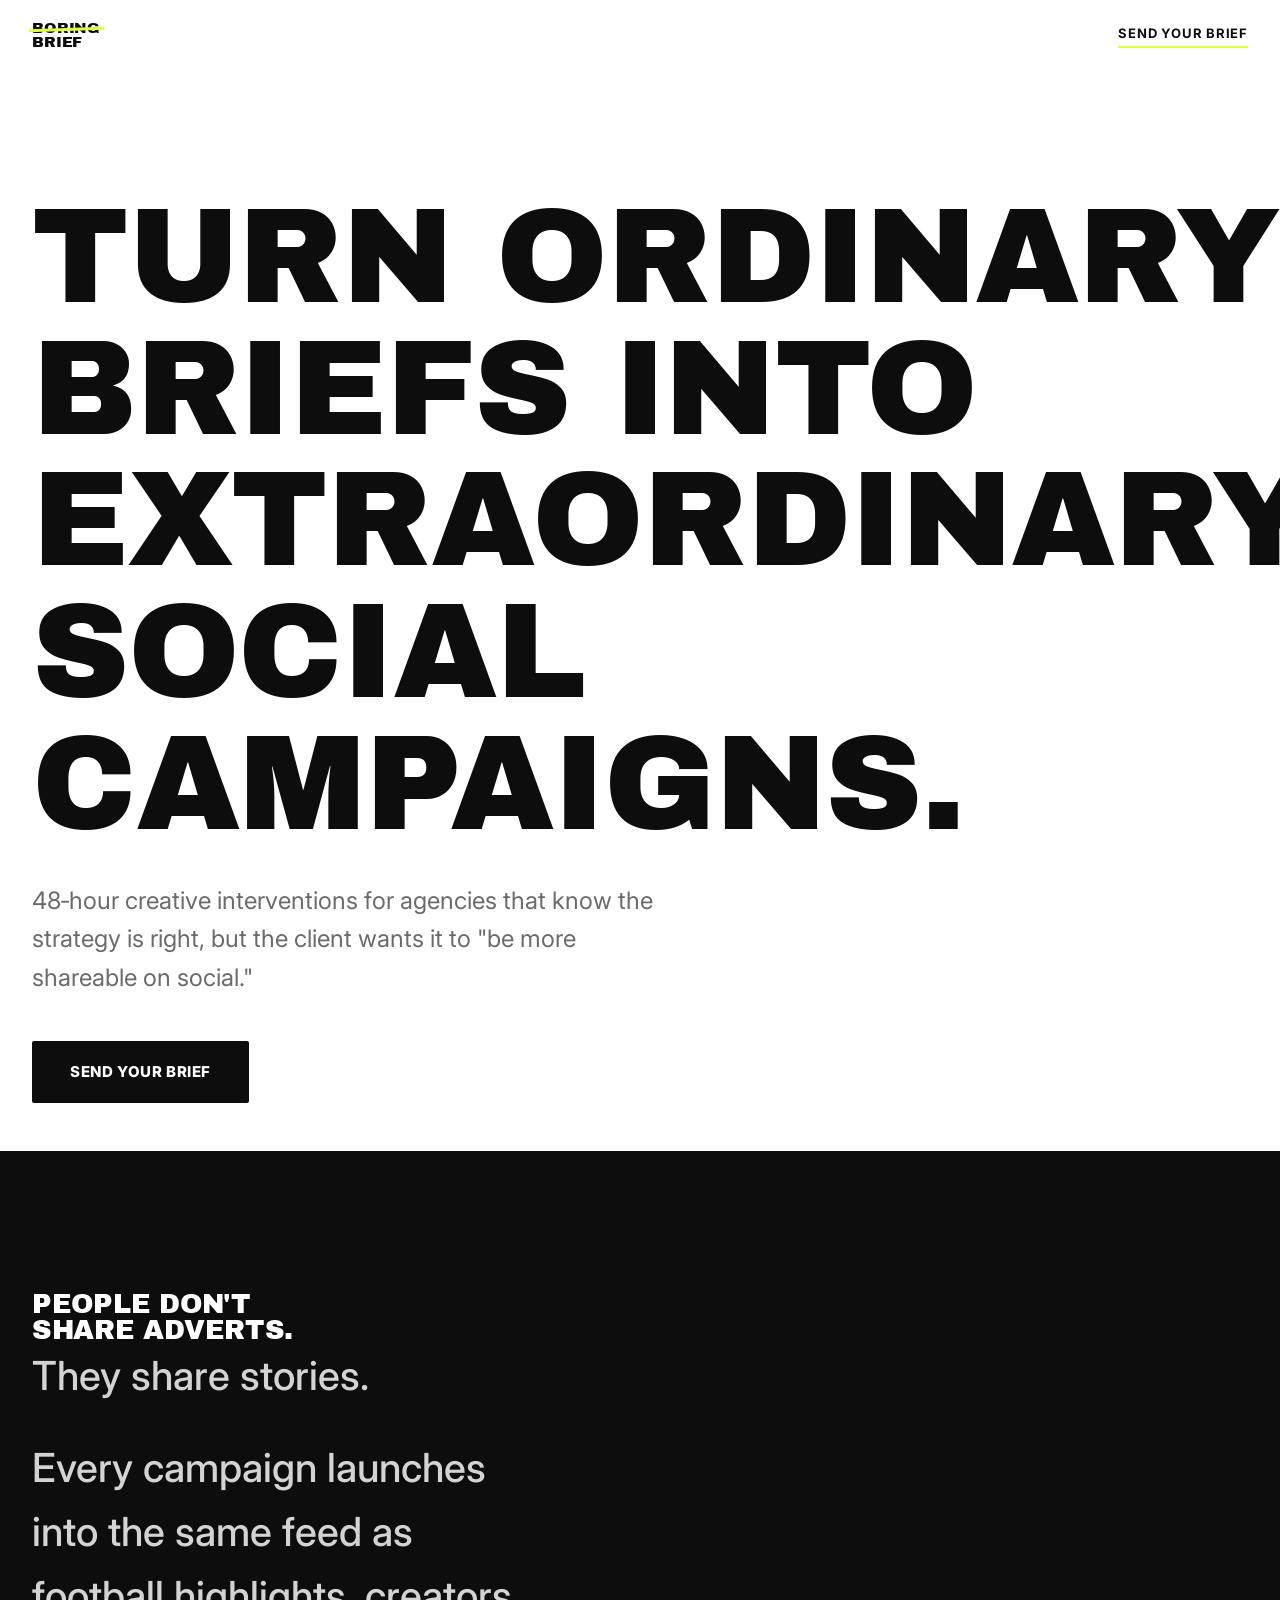
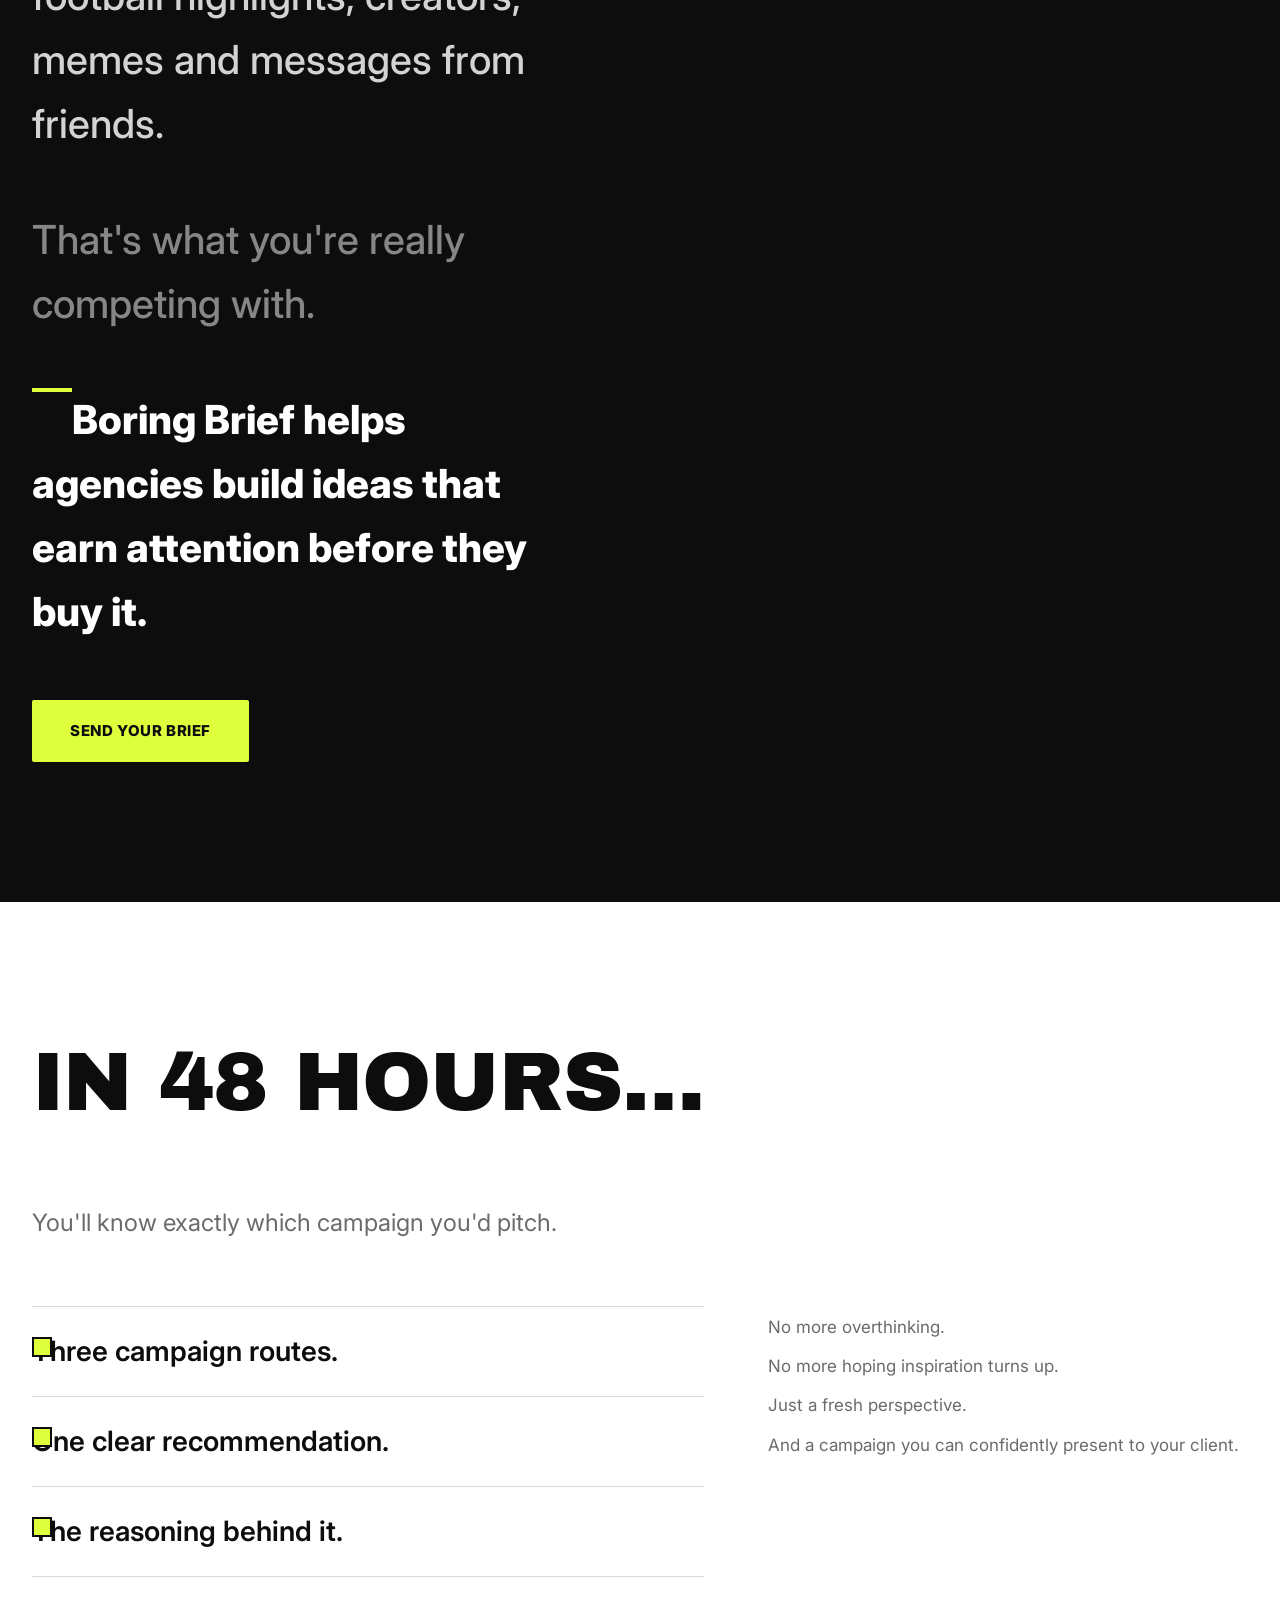
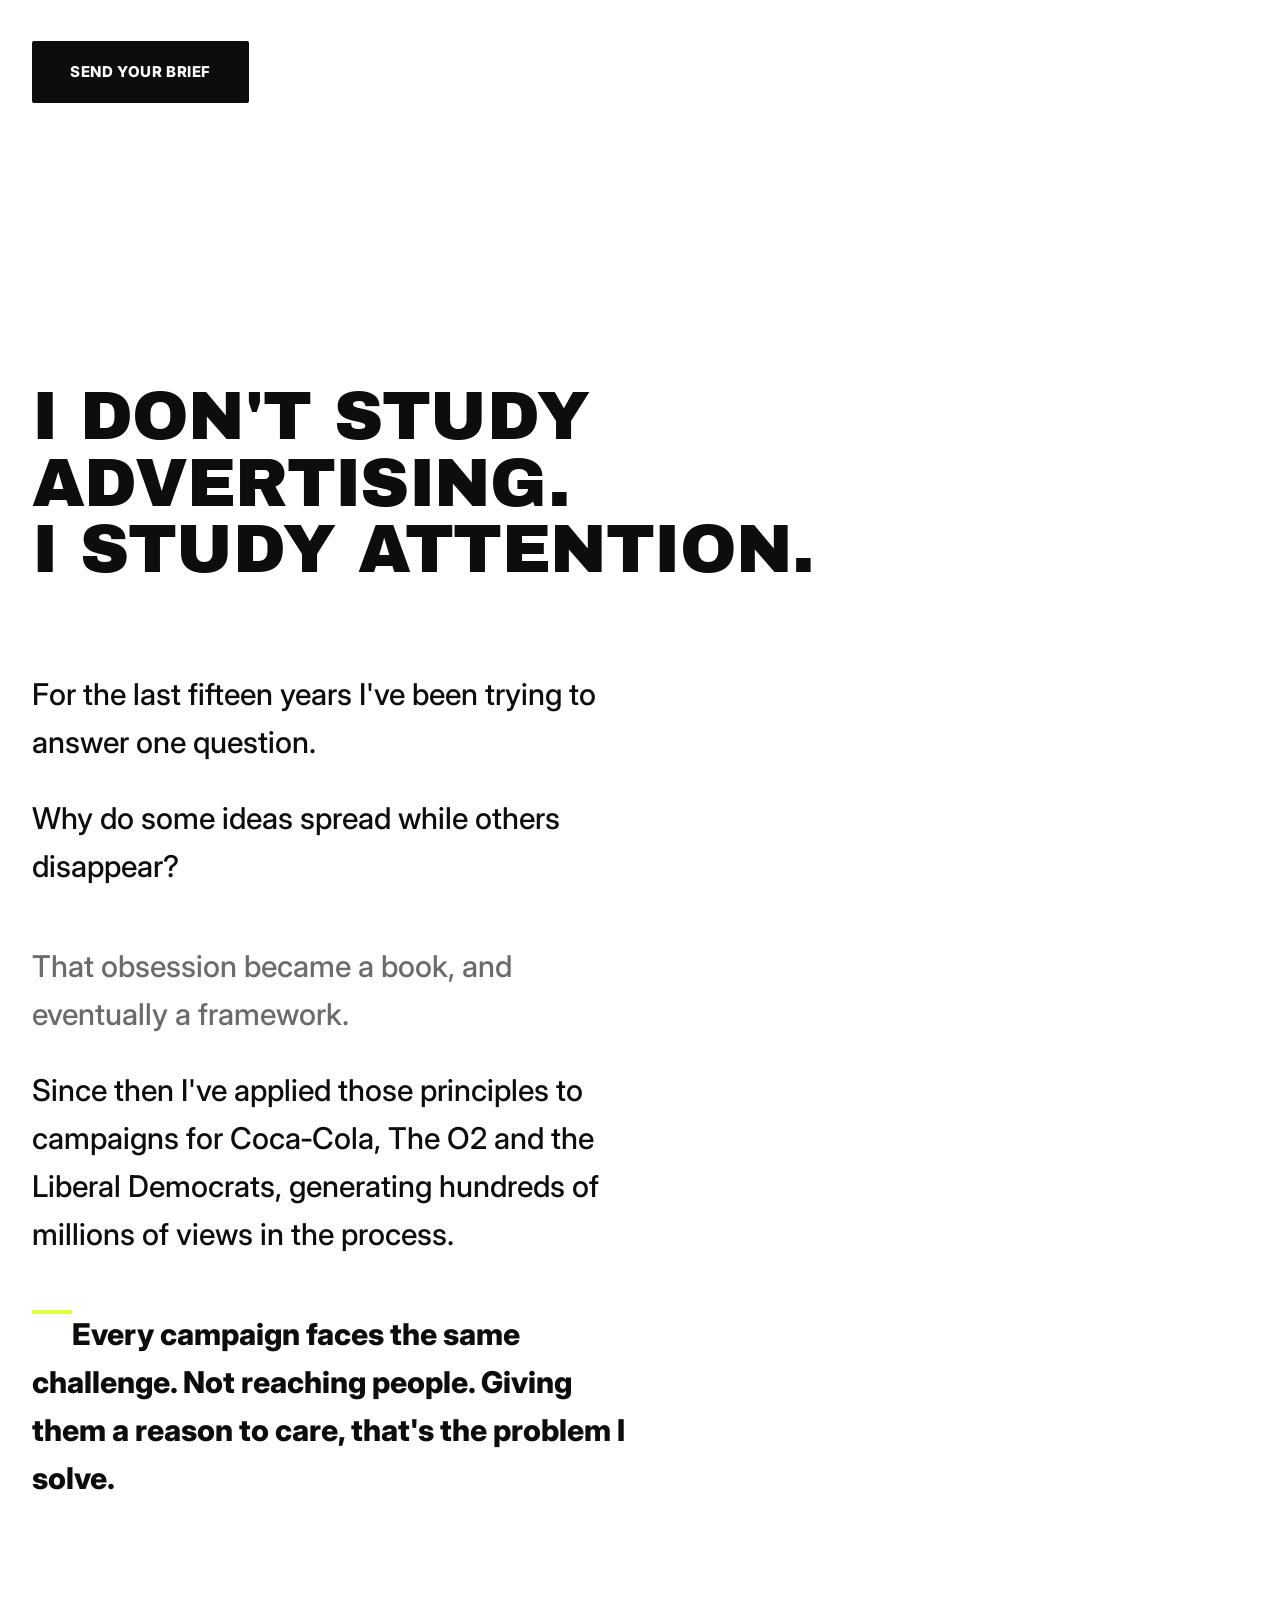
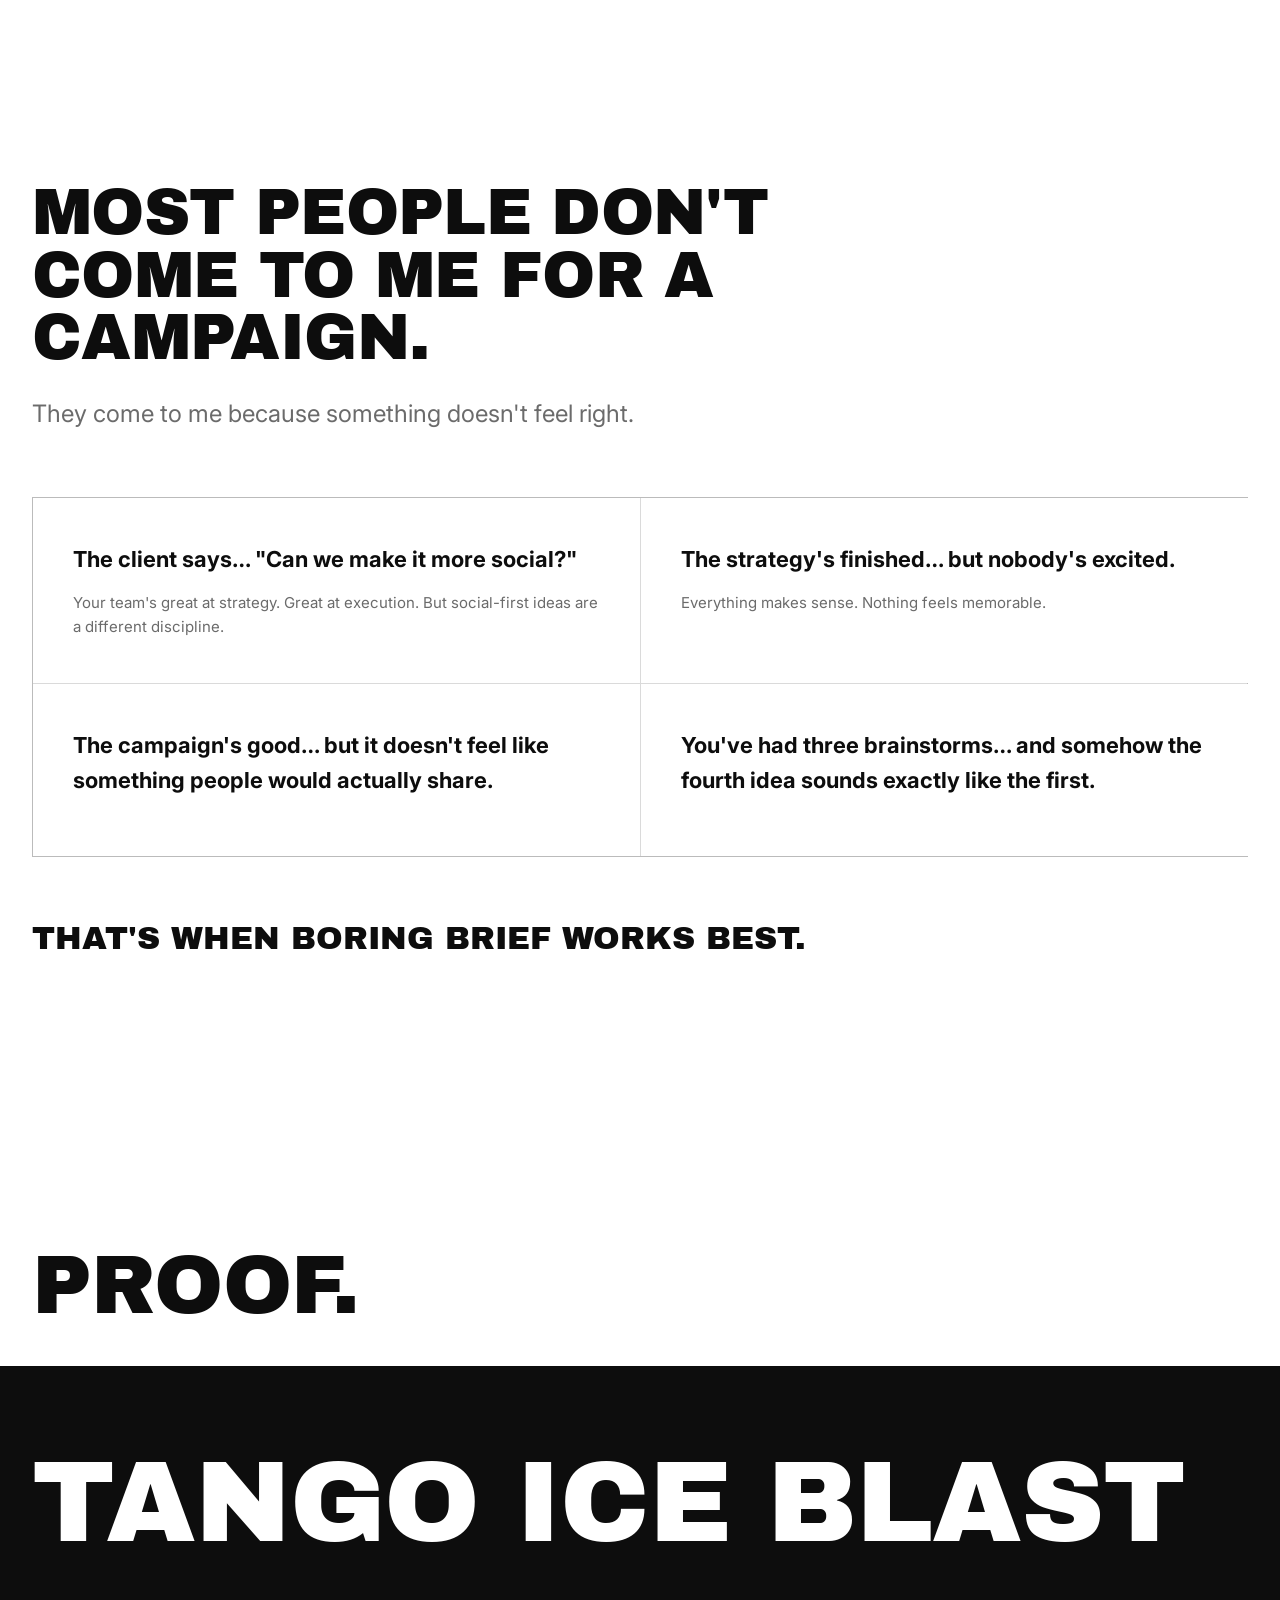
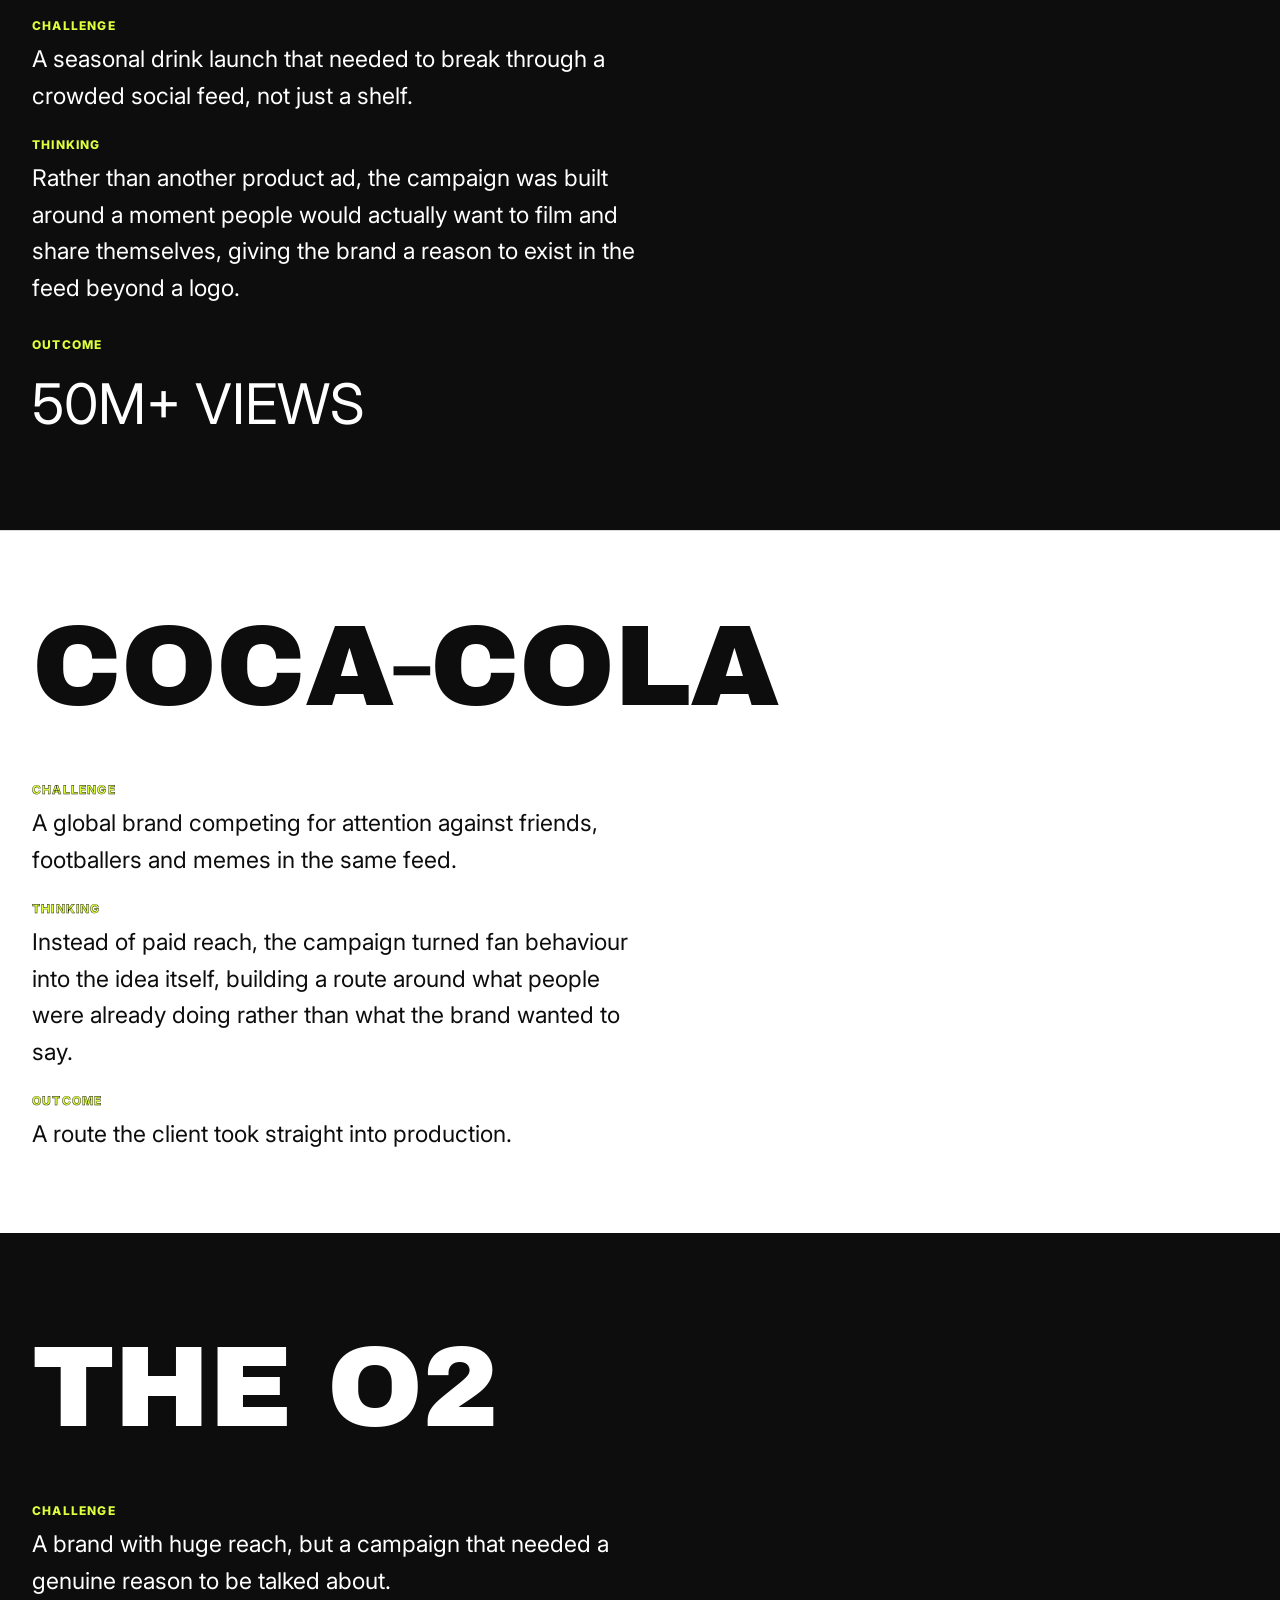
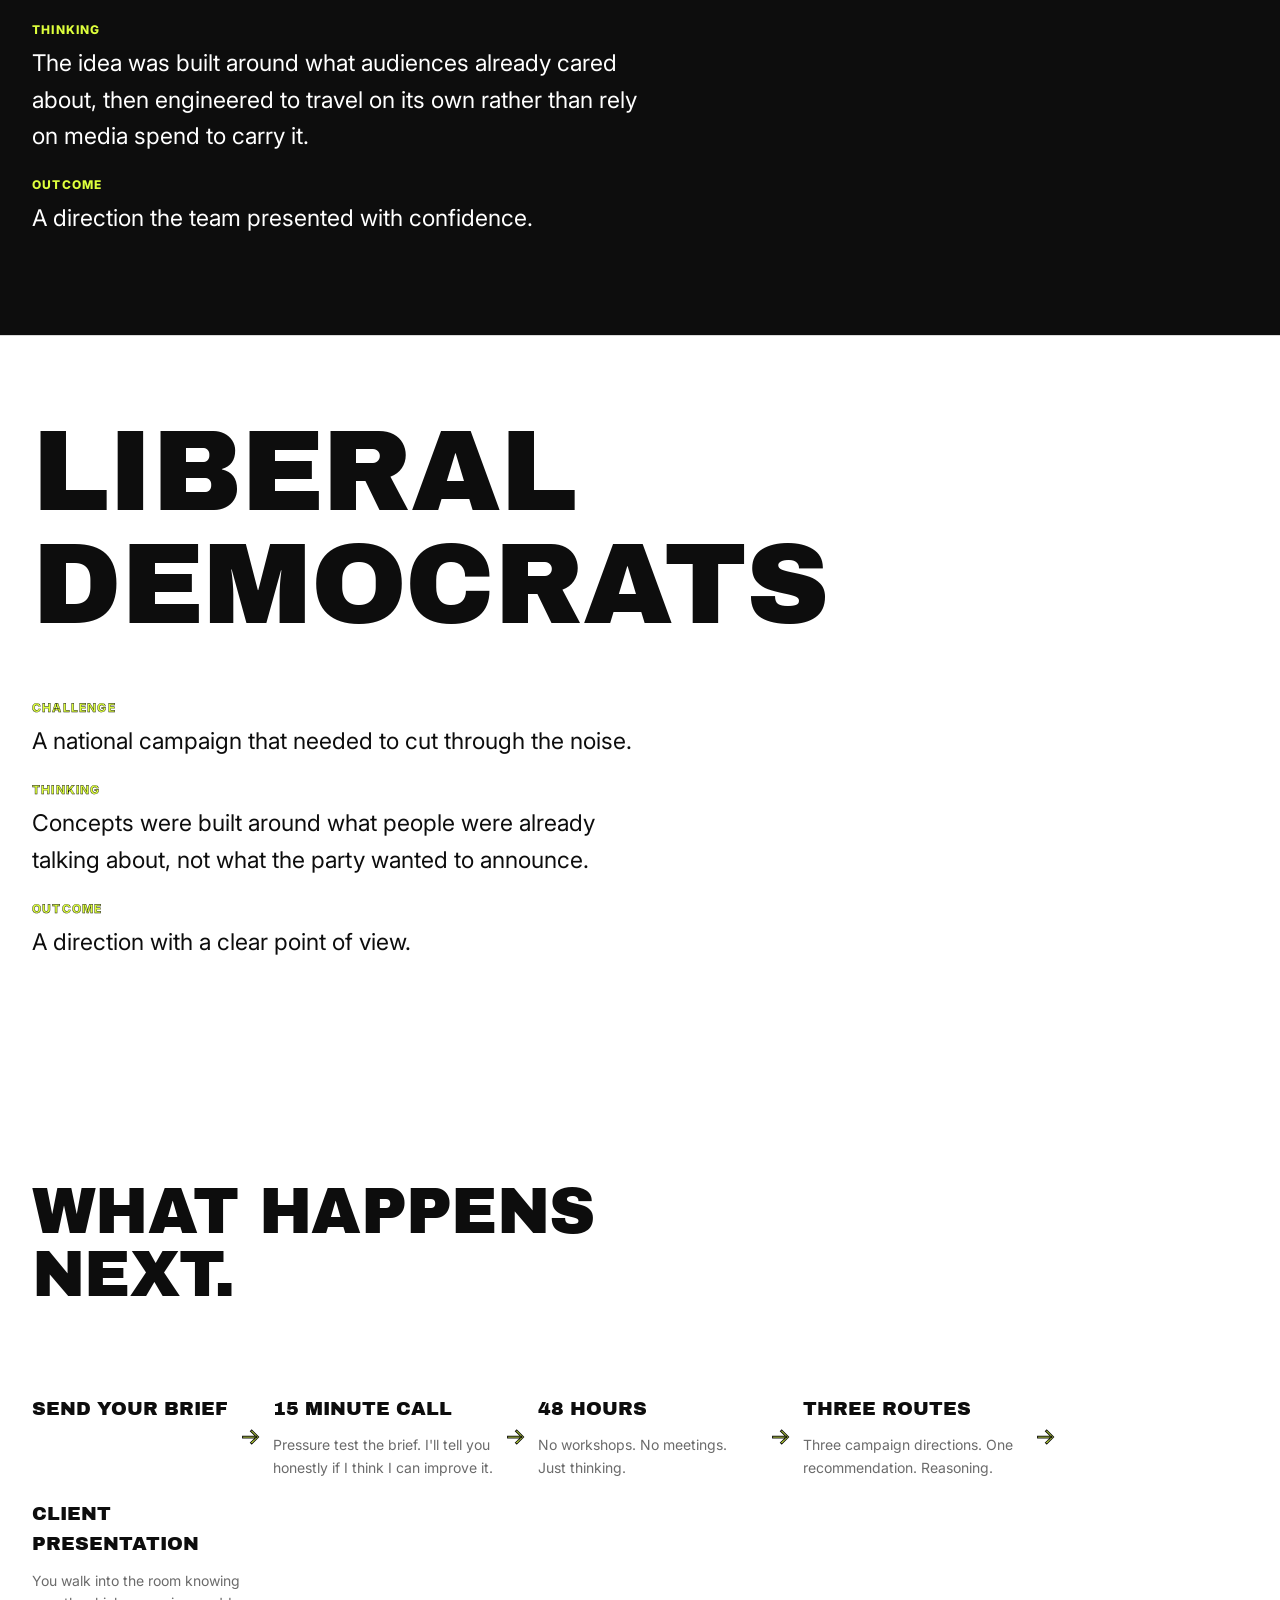
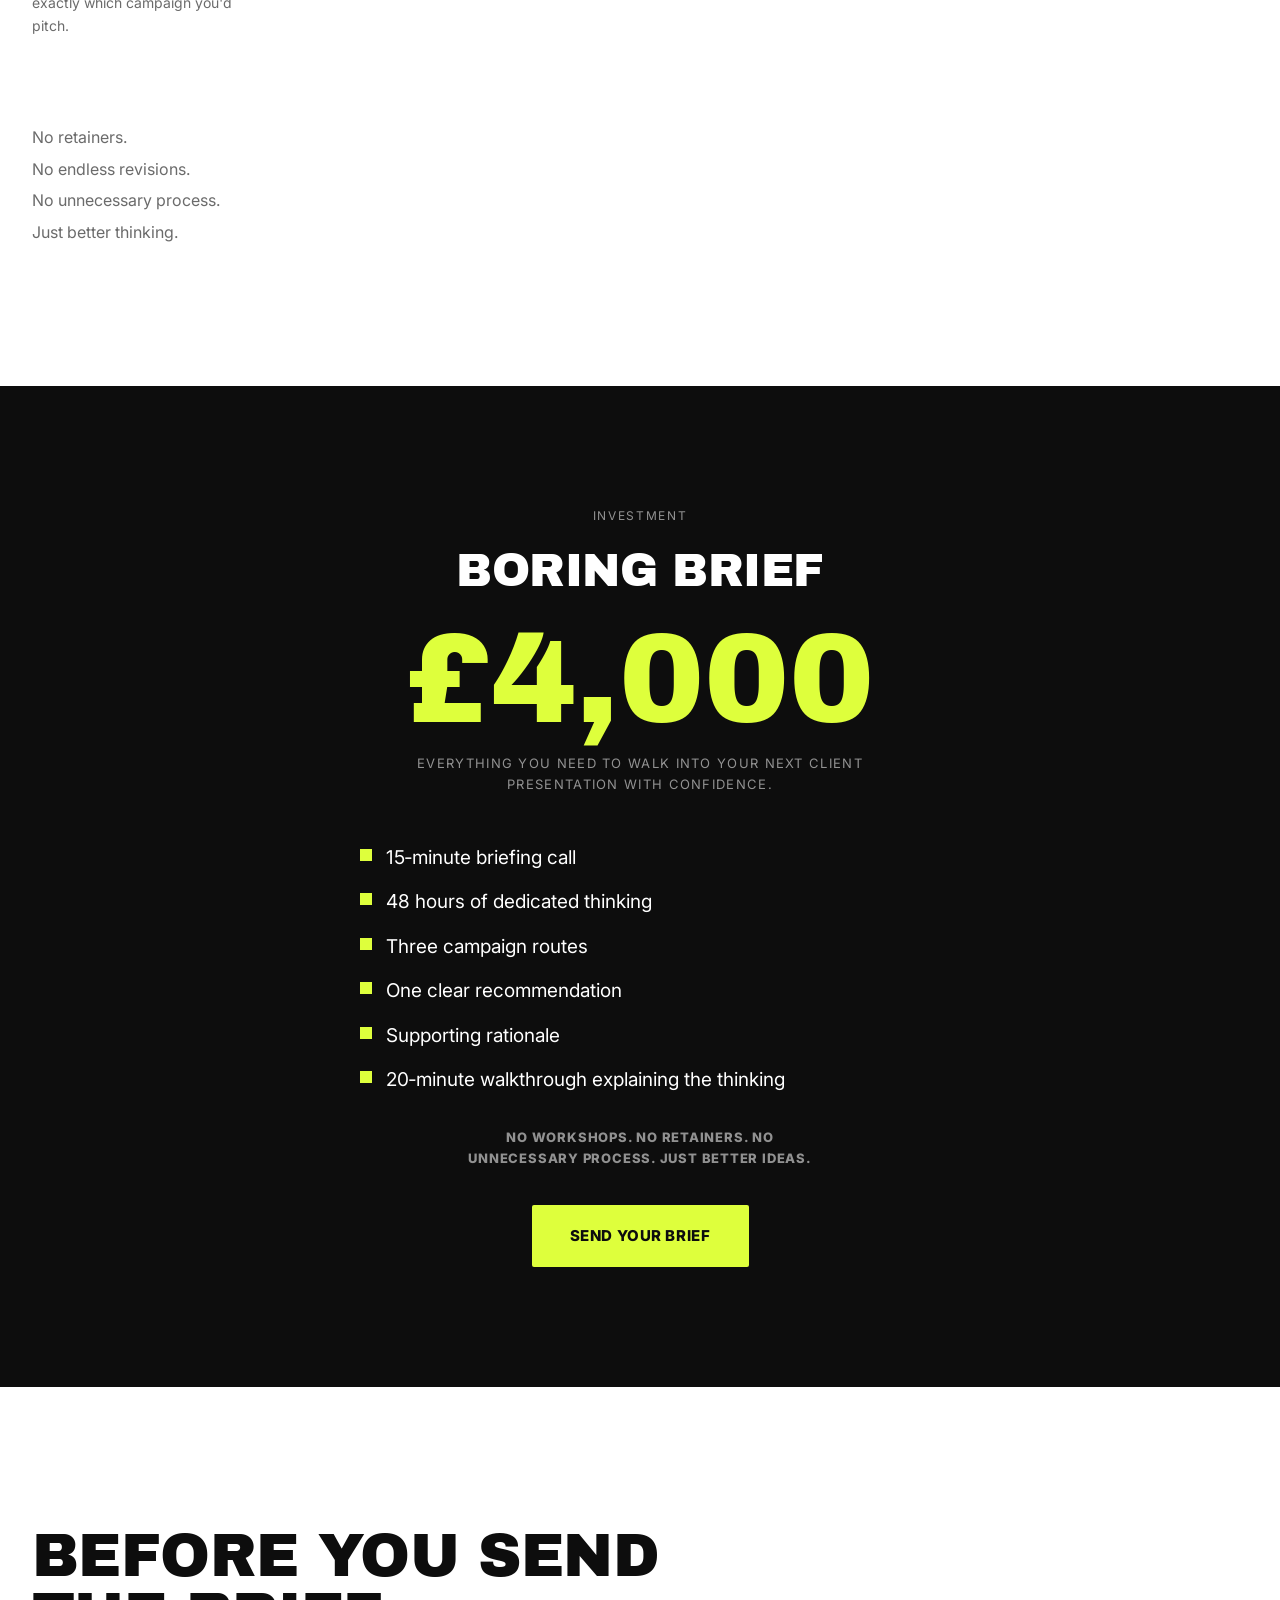
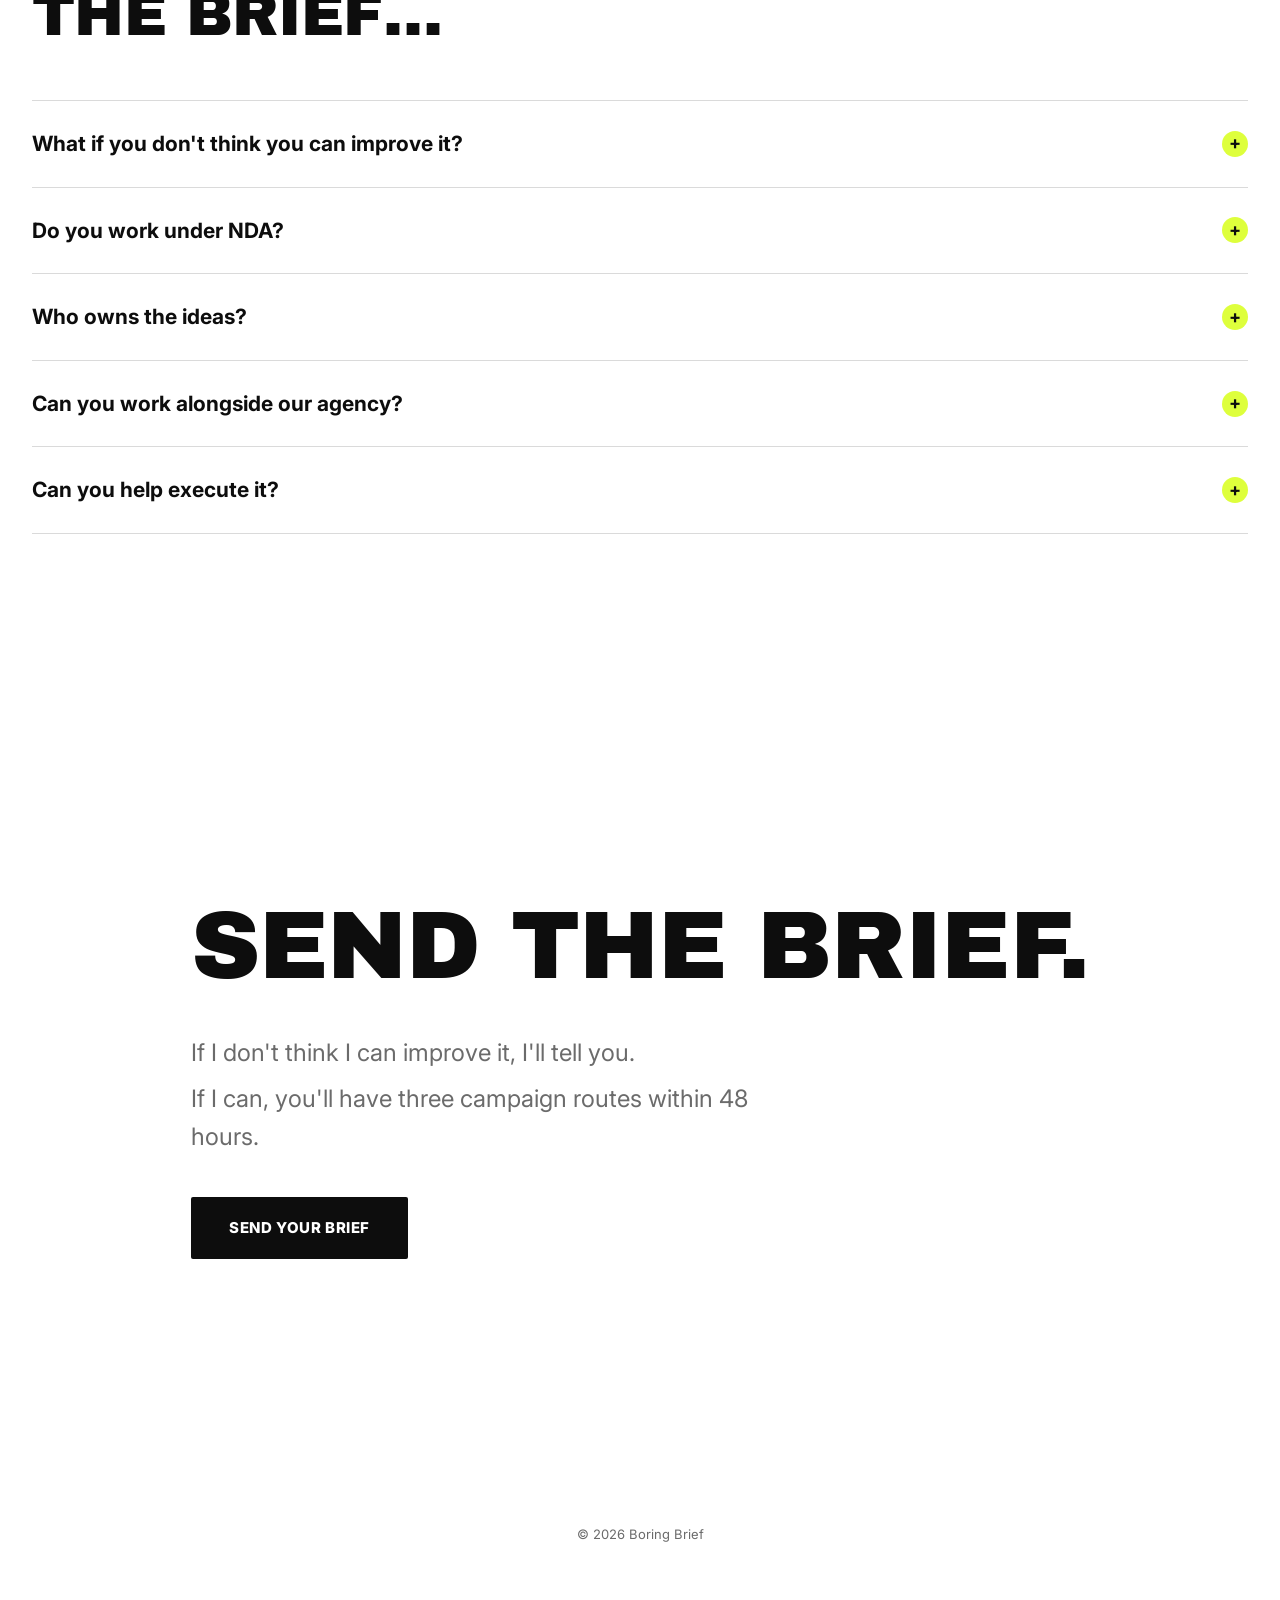
==== index.html @ 6f6d9f30 "Add files via upload" ====
<!doctype html>
<html lang="en">
<head>
<meta charset="UTF-8">
<meta name="viewport" content="width=device-width, initial-scale=1">
<title>Boring Brief — Turn ordinary briefs into extraordinary social campaigns.</title>
<meta name="description" content="48-hour creative interventions for agencies that know the strategy is right, but the client wants it to 'be more shareable on social.'">
<link rel="preconnect" href="https://fonts.googleapis.com">
<link rel="preconnect" href="https://fonts.gstatic.com" crossorigin>
<link href="https://fonts.googleapis.com/css2?family=Archivo+Black&family=Inter:wght@400;500;600;700;800&display=swap" rel="stylesheet">
<link rel="stylesheet" href="styles.css?v=2026070802">
<noscript><style>.reveal{opacity:1!important;transform:none!important;}</style></noscript>
</head>
<body>

<header class="site-header">
  <div class="wrap-wide header-row">
    <a href="#top" class="wordmark" id="top"><span class="wm-boring">Boring</span><span>Brief</span></a>
    <a href="request.html" class="nav-cta">Send your brief</a>
  </div>
</header>

<main>

  <!-- 1. HERO -->
  <section class="scene hero-scene">
    <div class="wrap-wide">
      <h1 class="reveal">Turn ordinary briefs into extraordinary social campaigns.</h1>
      <p class="hero-sub reveal" data-delay="1">48&#8209;hour creative interventions for agencies that know the strategy is right, but the client wants it to "be more shareable on social."</p>
      <div class="hero-cta reveal" data-delay="2">
        <a href="request.html" class="btn">Send your brief</a>
      </div>
    </div>
  </section>

  <!-- 2. PHILOSOPHY -->
  <section class="scene philosophy-scene" id="philosophy">
    <div class="wrap-wide">
      <h2 class="reveal">People don't<br>share adverts.</h2>
      <div class="beat-lines">
        <p class="beat reveal">They share stories.</p>
        <p class="beat reveal">Every campaign launches into the same feed as football highlights, creators, memes and messages from friends.</p>
        <p class="beat beat-pause reveal">That's what you're really competing with.</p>
        <p class="beat beat-final reveal">Boring Brief helps agencies build ideas that earn attention before they buy it.</p>
      </div>
      <div class="hero-cta reveal">
        <a href="request.html" class="btn btn-inverse">Send your brief</a>
      </div>
    </div>
  </section>

  <!-- 3. OFFER -->
  <section class="scene recognition-scene" id="offer">
    <div class="wrap-wide">
      <h2 class="reveal">In 48 hours&hellip;</h2>
      <p class="offer-sub reveal">You'll know exactly which campaign you'd pitch.</p>
      <div class="recognition-grid">
        <ul class="big-list">
          <li class="reveal">Three campaign routes.</li>
          <li class="reveal">One clear recommendation.</li>
          <li class="reveal">The reasoning behind it.</li>
        </ul>
        <div class="offer-close">
          <p class="reveal">No more overthinking.</p>
          <p class="reveal">No more hoping inspiration turns up.</p>
          <p class="reveal">Just a fresh perspective.</p>
          <p class="reveal">And a campaign you can confidently present to your client.</p>
        </div>
      </div>
      <div class="hero-cta reveal">
        <a href="request.html" class="btn">Send your brief</a>
      </div>
    </div>
  </section>

  <!-- 4. AUTHORITY -->
  <section class="scene authority-scene" id="authority">
    <div class="wrap-wide">
      <h2 class="reveal">I don't study advertising.<br>I study attention.</h2>
      <div class="beat-lines authority-lines">
        <p class="beat reveal">For the last fifteen years I've been trying to answer one question.</p>
        <p class="beat reveal">Why do some ideas spread while others disappear?</p>
        <p class="beat beat-pause reveal">That obsession became a book, and eventually a framework.</p>
        <p class="beat reveal">Since then I've applied those principles to campaigns for Coca&#8209;Cola, The O2 and the Liberal Democrats, generating hundreds of millions of views in the process.</p>
        <p class="beat beat-final reveal">Every campaign faces the same challenge. Not reaching people. Giving them a reason to care, that's the problem I solve.</p>
      </div>
    </div>
  </section>

  <!-- 5. WHEN PEOPLE CALL ME -->
  <section class="scene triggers-scene" id="triggers">
    <div class="wrap-wide">
      <h2 class="reveal">Most people don't come to me for a campaign.</h2>
      <p class="offer-sub reveal">They come to me because something doesn't feel right.</p>
      <div class="trigger-grid">
        <div class="trigger-card reveal">
          <p class="trigger-quote">The client says&hellip; "Can we make it more social?"</p>
          <p class="trigger-body">Your team's great at strategy. Great at execution. But social-first ideas are a different discipline.</p>
        </div>
        <div class="trigger-card reveal">
          <p class="trigger-quote">The strategy's finished&hellip; but nobody's excited.</p>
          <p class="trigger-body">Everything makes sense. Nothing feels memorable.</p>
        </div>
        <div class="trigger-card reveal">
          <p class="trigger-quote">The campaign's good&hellip; but it doesn't feel like something people would actually share.</p>
        </div>
        <div class="trigger-card reveal">
          <p class="trigger-quote">You've had three brainstorms&hellip; and somehow the fourth idea sounds exactly like the first.</p>
        </div>
      </div>
      <p class="trigger-bottom reveal">That's when Boring Brief works best.</p>
    </div>
  </section>

  <!-- 6. PROOF -->
  <section class="scene work-scene" id="proof">
    <div class="wrap-wide">
      <h2 class="reveal">Proof.</h2>
    </div>

    <article class="case-panel case-panel-dark reveal">
      <div class="wrap-wide case-inner">
        <h3 class="case-name">Tango Ice Blast</h3>
        <div class="case-beats">
          <p><span>Challenge</span> A seasonal drink launch that needed to break through a crowded social feed, not just a shelf.</p>
          <p><span>Thinking</span> Rather than another product ad, the campaign was built around a moment people would actually want to film and share themselves, giving the brand a reason to exist in the feed beyond a logo.</p>
          <p class="case-stat"><span>Outcome</span> 50M+ Views</p>
        </div>
      </div>
    </article>

    <article class="case-panel reveal">
      <div class="wrap-wide case-inner">
        <h3 class="case-name">Coca&#8209;Cola</h3>
        <div class="case-beats">
          <p><span>Challenge</span> A global brand competing for attention against friends, footballers and memes in the same feed.</p>
          <p><span>Thinking</span> Instead of paid reach, the campaign turned fan behaviour into the idea itself, building a route around what people were already doing rather than what the brand wanted to say.</p>
          <p><span>Outcome</span> A route the client took straight into production.</p>
        </div>
      </div>
    </article>

    <article class="case-panel case-panel-dark reveal">
      <div class="wrap-wide case-inner">
        <h3 class="case-name">The O2</h3>
        <div class="case-beats">
          <p><span>Challenge</span> A brand with huge reach, but a campaign that needed a genuine reason to be talked about.</p>
          <p><span>Thinking</span> The idea was built around what audiences already cared about, then engineered to travel on its own rather than rely on media spend to carry it.</p>
          <p><span>Outcome</span> A direction the team presented with confidence.</p>
        </div>
      </div>
    </article>

    <article class="case-panel reveal">
      <div class="wrap-wide case-inner">
        <h3 class="case-name">Liberal Democrats</h3>
        <div class="case-beats">
          <p><span>Challenge</span> A national campaign that needed to cut through the noise.</p>
          <p><span>Thinking</span> Concepts were built around what people were already talking about, not what the party wanted to announce.</p>
          <p><span>Outcome</span> A direction with a clear point of view.</p>
        </div>
      </div>
    </article>
  </section>

  <!-- 7. PROCESS -->
  <section class="scene process-scene" id="process">
    <div class="wrap-wide">
      <h2 class="reveal">What happens next.</h2>
      <div class="timeline">
        <div class="timeline-step reveal">
          <span class="timeline-word">Send your brief</span>
        </div>
        <span class="timeline-arrow" aria-hidden="true">&rarr;</span>
        <div class="timeline-step reveal">
          <span class="timeline-word">15 minute call</span>
          <span class="timeline-detail">Pressure test the brief. I'll tell you honestly if I think I can improve it.</span>
        </div>
        <span class="timeline-arrow" aria-hidden="true">&rarr;</span>
        <div class="timeline-step reveal">
          <span class="timeline-word">48 hours</span>
          <span class="timeline-detail">No workshops. No meetings. Just thinking.</span>
        </div>
        <span class="timeline-arrow" aria-hidden="true">&rarr;</span>
        <div class="timeline-step reveal">
          <span class="timeline-word">Three routes</span>
          <span class="timeline-detail">Three campaign directions. One recommendation. Reasoning.</span>
        </div>
        <span class="timeline-arrow" aria-hidden="true">&rarr;</span>
        <div class="timeline-step reveal">
          <span class="timeline-word">Client presentation</span>
          <span class="timeline-detail">You walk into the room knowing exactly which campaign you'd pitch.</span>
        </div>
      </div>
      <div class="process-close reveal">
        <p>No retainers.</p>
        <p>No endless revisions.</p>
        <p>No unnecessary process.</p>
        <p>Just better thinking.</p>
      </div>
    </div>
  </section>

  <!-- 8. INVESTMENT -->
  <section class="scene product-scene" id="investment">
    <div class="product-block reveal">
      <p class="product-label">Investment</p>
      <h2 class="product-name">Boring Brief</h2>
      <div class="product-price">&pound;4,000</div>
      <p class="product-time">Everything you need to walk into your next client presentation with confidence.</p>
      <ul class="product-list product-list-check">
        <li>15&#8209;minute briefing call</li>
        <li>48 hours of dedicated thinking</li>
        <li>Three campaign routes</li>
        <li>One clear recommendation</li>
        <li>Supporting rationale</li>
        <li>20&#8209;minute walkthrough explaining the thinking</li>
      </ul>
      <p class="product-done">No workshops. No retainers. No unnecessary process. Just better ideas.</p>
      <a href="request.html" class="btn btn-inverse">Send your brief</a>
    </div>
  </section>

  <!-- 9. FAQ -->
  <section class="scene faq-scene" id="faq">
    <div class="wrap-wide">
      <h2 class="reveal">Before you send the brief&hellip;</h2>
      <div class="faq-list reveal">
        <details class="faq-item">
          <summary>What if you don't think you can improve it?</summary>
          <p>I'll tell you before we start.</p>
        </details>
        <details class="faq-item">
          <summary>Do you work under NDA?</summary>
          <p>Absolutely. Everything remains confidential.</p>
        </details>
        <details class="faq-item">
          <summary>Who owns the ideas?</summary>
          <p>Once the project is complete, you do.</p>
        </details>
        <details class="faq-item">
          <summary>Can you work alongside our agency?</summary>
          <p>That's exactly what Boring Brief is built for.</p>
        </details>
        <details class="faq-item">
          <summary>Can you help execute it?</summary>
          <p>Yes. If needed. But the primary job is finding the idea.</p>
        </details>
      </div>
    </div>
  </section>

  <!-- FINAL CTA -->
  <section class="scene final-scene" id="final-cta">
    <div class="wrap-wide">
      <h2 class="reveal">Send the brief.</h2>
      <p class="final-line reveal">If I don't think I can improve it, I'll tell you.</p>
      <p class="final-line reveal">If I can, you'll have three campaign routes within 48 hours.</p>
      <div class="hero-cta reveal">
        <a href="request.html" class="btn">Send your brief</a>
      </div>
    </div>
  </section>

</main>

<footer class="site-footer">
  <div class="wrap-wide">
    &copy; 2026 Boring Brief
  </div>
</footer>

<script src="scroll.js?v=2026070802"></script>
</body>
</html>
---- styles.css ----
/* Boring Brief — editorial / cinematic system */

:root {
  --bg: #ffffff;
  --ink: #0d0d0d;
  --muted: #6b6b6b;
  --accent: #DEFF3C;
  --max-wide: 1320px;
  --ease: cubic-bezier(0.16, 0.84, 0.44, 1);
}

* {
  box-sizing: border-box;
}

html {
  scroll-behavior: smooth;
}

body {
  margin: 0;
  background: var(--bg);
  color: var(--ink);
  font-family: "Inter", -apple-system, BlinkMacSystemFont, "Segoe UI", sans-serif;
  font-size: 18px;
  line-height: 1.6;
  -webkit-font-smoothing: antialiased;
}

h1, h2, h3 {
  font-family: "Archivo Black", "Inter", sans-serif;
  font-weight: 400;
  line-height: 0.98;
  margin: 0;
  letter-spacing: -0.01em;
  text-transform: uppercase;
}

p {
  margin: 0;
}

a {
  color: inherit;
}

.wrap-wide {
  max-width: var(--max-wide);
  margin: 0 auto;
  padding: 0 32px;
}

/* Scroll reveal */

.reveal {
  opacity: 0;
  transform: translateY(28px);
  transition: opacity 0.8s var(--ease), transform 0.8s var(--ease);
  will-change: opacity, transform;
}

.reveal.is-visible {
  opacity: 1;
  transform: none;
}

@media (prefers-reduced-motion: reduce) {
  .reveal {
    opacity: 1;
    transform: none;
    transition: none;
  }
}

/* Header */

.site-header {
  position: sticky;
  top: 0;
  z-index: 20;
  background: rgba(255, 255, 255, 0.88);
  backdrop-filter: blur(6px);
  padding: 22px 0;
}

.header-row {
  display: flex;
  align-items: center;
  justify-content: space-between;
}

.wordmark {
  display: inline-flex;
  flex-direction: column;
  text-decoration: none;
  font-family: "Archivo Black", "Inter", sans-serif;
  font-size: 15px;
  line-height: 0.92;
  letter-spacing: -0.01em;
  text-transform: uppercase;
  color: var(--ink);
}

.wordmark .wm-boring {
  position: relative;
  display: inline-block;
}

.wordmark .wm-boring::after {
  content: "";
  position: absolute;
  left: -4%;
  right: -6%;
  top: 45%;
  height: 0.2em;
  background: var(--accent);
  transform: rotate(-2deg);
}

.nav-cta {
  font-size: 13px;
  font-weight: 700;
  text-transform: uppercase;
  letter-spacing: 0.06em;
  text-decoration: none;
  color: var(--ink);
  border-bottom: 2px solid var(--accent);
  padding-bottom: 2px;
}

/* Scenes — base rhythm */

.scene {
  padding: 140px 0;
}

/* Buttons */

.btn {
  display: inline-block;
  background: var(--ink);
  color: #fff;
  text-decoration: none;
  font-weight: 800;
  text-transform: uppercase;
  letter-spacing: 0.04em;
  font-size: 15px;
  padding: 19px 38px;
  border-radius: 2px;
  border: none;
  cursor: pointer;
  transition: background 0.2s var(--ease), color 0.2s var(--ease), transform 0.2s var(--ease);
}

.btn:hover {
  background: var(--accent);
  color: var(--ink);
  transform: translateY(-2px);
}

.btn-inverse {
  background: var(--accent);
  color: var(--ink);
}

.btn-inverse:hover {
  background: #fff;
  color: var(--ink);
}

/* SCENE 1 — HERO */

.hero-scene {
  min-height: 100vh;
  display: flex;
  flex-direction: column;
  justify-content: center;
  padding-top: 120px;
  padding-bottom: 48px;
}

.hero-scene h1 {
  font-size: clamp(48px, 10.5vw, 148px);
  max-width: 18ch;
}

.hero-sub {
  margin-top: 32px;
  font-size: clamp(18px, 2vw, 24px);
  color: var(--muted);
  max-width: 42ch;
  font-family: "Inter", sans-serif;
  text-transform: none;
}

.hero-cta {
  margin-top: 44px;
}

.trust-strip {
  margin-top: 96px;
  padding: 0 32px;
  font-size: 12px;
  text-transform: uppercase;
  letter-spacing: 0.1em;
  color: var(--muted);
}

/* SCENE 2 — PROBLEM */

.problem-scene h2 {
  font-size: clamp(36px, 6.5vw, 88px);
  max-width: 16ch;
  margin-bottom: 96px;
}

.beat-lines {
  display: flex;
  flex-direction: column;
  gap: 28px;
}

.beat {
  font-family: "Inter", sans-serif;
  font-size: clamp(24px, 3.4vw, 40px);
  font-weight: 500;
  color: var(--ink);
  max-width: 20ch;
}

.beat-pause {
  margin-top: 24px;
  color: var(--muted);
}

.beat-final {
  margin-top: 24px;
  font-weight: 800;
}

.beat-final::before {
  content: "";
  display: inline-block;
  width: 40px;
  height: 4px;
  background: var(--accent);
  margin-bottom: 20px;
  vertical-align: top;
}

/* PHILOSOPHY (dark) */

.philosophy-scene {
  background: var(--ink);
  color: #fff;
}

.philosophy-scene .beat {
  color: rgba(255, 255, 255, 0.82);
}

.philosophy-scene .beat-pause {
  color: rgba(255, 255, 255, 0.5);
}

.philosophy-scene .beat-final {
  color: #fff;
}

.philosophy-scene .hero-cta {
  margin-top: 56px;
}

/* SCENE 3 — RECOGNITION */

.offer-sub {
  font-family: "Inter", sans-serif;
  font-size: clamp(18px, 2.2vw, 24px);
  color: var(--muted);
  max-width: 42ch;
  margin-top: 24px;
  margin-bottom: 64px;
}

.offer-close {
  display: flex;
  flex-direction: column;
  gap: 12px;
  padding-top: 8px;
}

.offer-close p {
  font-family: "Inter", sans-serif;
  font-size: 17px;
  color: var(--muted);
}

.recognition-scene .hero-cta {
  margin-top: 64px;
}

.big-list li {
  position: relative;
  padding-left: 34px;
}

.big-list li::before {
  content: "";
  position: absolute;
  left: 0;
  top: 30px;
  width: 16px;
  height: 16px;
  border: 2px solid var(--ink);
  background: var(--accent);
}

.recognition-scene h2 {
  font-size: clamp(36px, 6.5vw, 88px);
  max-width: 16ch;
  margin-bottom: 80px;
}

.recognition-grid {
  display: grid;
  grid-template-columns: 1.4fr 1fr;
  gap: 64px;
  align-items: start;
}

@media (max-width: 860px) {
  .recognition-grid {
    grid-template-columns: 1fr;
    gap: 40px;
  }
}

.big-list {
  list-style: none;
  margin: 0;
  padding: 0;
}

.big-list li {
  font-family: "Inter", sans-serif;
  font-size: clamp(20px, 2.6vw, 28px);
  font-weight: 600;
  padding: 22px 0;
  border-top: 1px solid rgba(13, 13, 13, 0.15);
}

.big-list li:last-child {
  border-bottom: 1px solid rgba(13, 13, 13, 0.15);
}

.recognition-note {
  font-size: 15px;
  color: var(--muted);
  padding-top: 22px;
}

/* WHO IT'S FOR */

.forwho-scene {
  padding-top: 0;
}

.split-editorial {
  display: grid;
  grid-template-columns: 1fr 1fr;
  gap: 64px;
}

@media (max-width: 860px) {
  .split-editorial {
    grid-template-columns: 1fr;
    gap: 56px;
  }
}

.split-label {
  font-size: 12px;
  text-transform: uppercase;
  letter-spacing: 0.1em;
  font-weight: 800;
  color: var(--ink);
  margin-bottom: 24px;
}

.split-not .split-label {
  color: var(--muted);
}

.split-line {
  font-family: "Inter", sans-serif;
  font-size: clamp(18px, 2vw, 22px);
  margin-bottom: 16px;
  max-width: 34ch;
}

.split-not .split-line {
  color: var(--muted);
}

/* AUTHORITY */

.authority-scene h2 {
  font-size: clamp(32px, 5.6vw, 68px);
  max-width: 18ch;
  margin-bottom: 88px;
}

.authority-lines .beat {
  font-size: clamp(20px, 2.6vw, 30px);
  max-width: 30ch;
}

/* TRIGGERS */

.triggers-scene h2 {
  font-size: clamp(32px, 5.6vw, 64px);
  max-width: 18ch;
}

.trigger-grid {
  display: grid;
  grid-template-columns: 1fr 1fr;
  gap: 1px;
  background: rgba(13, 13, 13, 0.15);
  border: 1px solid rgba(13, 13, 13, 0.15);
  margin-top: 24px;
}

@media (max-width: 780px) {
  .trigger-grid {
    grid-template-columns: 1fr;
  }
}

.trigger-card {
  background: #fff;
  padding: 44px 40px;
}

.trigger-quote {
  font-family: "Inter", sans-serif;
  font-weight: 700;
  font-size: clamp(19px, 2vw, 22px);
  margin-bottom: 14px;
}

.trigger-body {
  font-family: "Inter", sans-serif;
  font-size: 15px;
  color: var(--muted);
}

.trigger-bottom {
  margin-top: 56px;
  font-family: "Archivo Black", sans-serif;
  text-transform: uppercase;
  font-size: clamp(22px, 3vw, 32px);
}

/* SCENE 4 — JOURNEY */

.journey-scene h2 {
  font-size: clamp(32px, 5.5vw, 64px);
  margin-bottom: 96px;
  max-width: 16ch;
}

.journey {
  display: flex;
  flex-direction: column;
  align-items: flex-start;
}

.journey-step {
  display: flex;
  flex-direction: column;
  gap: 6px;
  padding: 8px 0;
}

.journey-word {
  font-family: "Archivo Black", sans-serif;
  text-transform: uppercase;
  font-size: clamp(28px, 4.6vw, 52px);
}

.journey-detail {
  font-family: "Inter", sans-serif;
  font-size: 15px;
  color: var(--muted);
}

.journey-arrow {
  font-size: 28px;
  color: var(--accent);
  padding: 6px 0;
  -webkit-text-stroke: 1px var(--ink);
}

.journey-win .journey-word {
  color: var(--ink);
  background: var(--accent);
  padding: 4px 18px;
  display: inline-block;
}

/* PROCESS — horizontal timeline */

.process-scene h2 {
  font-size: clamp(32px, 5.6vw, 64px);
  margin-bottom: 88px;
  max-width: 16ch;
}

.timeline {
  display: flex;
  align-items: flex-start;
  flex-wrap: wrap;
  gap: 20px 8px;
}

.timeline-step {
  display: flex;
  flex-direction: column;
  gap: 10px;
  max-width: 220px;
}

.timeline-word {
  font-family: "Archivo Black", sans-serif;
  text-transform: uppercase;
  font-size: clamp(16px, 1.6vw, 19px);
}

.timeline-detail {
  font-family: "Inter", sans-serif;
  font-size: 14px;
  color: var(--muted);
}

.timeline-arrow {
  font-size: 22px;
  color: var(--accent);
  -webkit-text-stroke: 1px var(--ink);
  align-self: center;
  padding: 0 4px;
}

@media (max-width: 900px) {
  .timeline {
    flex-direction: column;
    align-items: flex-start;
  }
  .timeline-step {
    max-width: none;
  }
  .timeline-arrow {
    transform: rotate(90deg);
    padding: 4px 0;
  }
}

.process-close {
  margin-top: 88px;
  display: flex;
  flex-direction: column;
  gap: 6px;
}

.process-close p {
  font-family: "Inter", sans-serif;
  font-size: 16px;
  color: var(--muted);
}

/* SCENE 5 — WORK */

.work-scene {
  padding: 140px 0 0;
}

.work-scene > .wrap-wide h2 {
  font-size: clamp(36px, 6.5vw, 88px);
  max-width: 16ch;
  margin-bottom: 40px;
}

.case-panel {
  border-top: 1px solid rgba(13, 13, 13, 0.15);
  min-height: 78vh;
  display: flex;
  align-items: center;
  background: #fff;
  color: var(--ink);
}

.case-panel-dark {
  background: var(--ink);
  color: #fff;
}

.case-inner {
  width: 100%;
  padding: 80px 32px;
}

.case-name {
  font-size: clamp(44px, 9vw, 120px);
  margin-bottom: 56px;
}

.case-beats {
  display: flex;
  flex-direction: column;
  gap: 20px;
  max-width: 56ch;
}

.case-beats p {
  font-family: "Inter", sans-serif;
  font-size: clamp(18px, 2.1vw, 23px);
}

.case-beats span {
  display: block;
  font-size: 12px;
  text-transform: uppercase;
  letter-spacing: 0.1em;
  font-weight: 800;
  color: var(--accent);
  -webkit-text-stroke: 0.4px var(--ink);
  margin-bottom: 6px;
}

.case-panel-dark .case-beats span {
  -webkit-text-stroke: 0;
}

.case-stat {
  font-family: "Archivo Black", sans-serif;
  text-transform: uppercase;
  font-size: clamp(32px, 5vw, 56px) !important;
  margin-top: 8px;
}

.work-note {
  font-size: 13px;
  color: var(--muted);
  font-style: italic;
  padding: 40px 32px 0;
}

/* SCENE 6 — PRODUCT */

.product-scene {
  background: var(--ink);
  color: #fff;
  min-height: 100vh;
  display: flex;
  align-items: center;
  justify-content: center;
  text-align: center;
  padding: 120px 32px;
}

.product-block {
  max-width: 560px;
}

.product-label {
  font-size: 12px;
  text-transform: uppercase;
  letter-spacing: 0.14em;
  color: rgba(255, 255, 255, 0.55);
  margin-bottom: 24px;
}

.product-name {
  font-size: clamp(30px, 4.6vw, 46px);
  color: #fff;
  margin-bottom: 28px;
}

.product-price {
  font-family: "Archivo Black", sans-serif;
  font-size: clamp(64px, 11vw, 128px);
  color: var(--accent);
  line-height: 0.9;
}

.product-time {
  font-size: 13px;
  text-transform: uppercase;
  letter-spacing: 0.1em;
  color: rgba(255, 255, 255, 0.55);
  margin-top: 16px;
  margin-bottom: 48px;
}

.product-list {
  list-style: none;
  margin: 0 0 32px;
  padding: 0;
  font-family: "Inter", sans-serif;
  font-size: 19px;
  display: flex;
  flex-direction: column;
  gap: 14px;
}

.product-done {
  font-weight: 800;
  text-transform: uppercase;
  letter-spacing: 0.06em;
  font-size: 13px;
  color: rgba(255, 255, 255, 0.55);
  margin-bottom: 36px;
  max-width: 42ch;
  margin-left: auto;
  margin-right: auto;
}

.product-list-check li {
  position: relative;
  padding-left: 26px;
  text-align: left;
}

.product-list-check li::before {
  content: "";
  position: absolute;
  left: 0;
  top: 6px;
  width: 12px;
  height: 12px;
  background: var(--accent);
}

.product-fine {
  margin-top: 32px;
  font-size: 13px;
  color: rgba(255, 255, 255, 0.5);
  max-width: 42ch;
  margin-left: auto;
  margin-right: auto;
}

/* SCENE 7 — ABOUT */

.about-scene {
  min-height: 70vh;
  display: flex;
  align-items: center;
}

.about-quote {
  font-family: "Inter", sans-serif;
  font-style: italic;
  font-weight: 500;
  font-size: clamp(26px, 4.6vw, 48px);
  max-width: 20ch;
  line-height: 1.35;
}

/* FAQ */

.faq-scene h2 {
  font-size: clamp(32px, 5.5vw, 60px);
  margin-bottom: 56px;
  max-width: 16ch;
}

.faq-item {
  border-bottom: 1px solid rgba(13, 13, 13, 0.15);
}

.faq-item:first-child {
  border-top: 1px solid rgba(13, 13, 13, 0.15);
}

.faq-item summary {
  cursor: pointer;
  list-style: none;
  padding: 26px 0;
  font-family: "Inter", sans-serif;
  font-size: clamp(18px, 2vw, 21px);
  font-weight: 700;
  display: flex;
  justify-content: space-between;
  align-items: center;
  gap: 16px;
}

.faq-item summary::-webkit-details-marker {
  display: none;
}

.faq-item summary::after {
  content: "+";
  color: var(--ink);
  background: var(--accent);
  width: 26px;
  height: 26px;
  border-radius: 50%;
  font-size: 18px;
  font-weight: 700;
  flex-shrink: 0;
  display: flex;
  align-items: center;
  justify-content: center;
  transition: transform 0.2s var(--ease);
}

.faq-item[open] summary::after {
  transform: rotate(45deg);
}

.faq-item p {
  padding-bottom: 26px;
  color: var(--muted);
  max-width: 60ch;
  font-size: 16px;
}

/* FINAL CTA */

.final-scene {
  min-height: 90vh;
  display: flex;
  flex-direction: column;
  justify-content: center;
}

.final-scene h2 {
  font-size: clamp(40px, 7.5vw, 96px);
  margin-bottom: 40px;
}

.final-line {
  font-family: "Inter", sans-serif;
  font-size: clamp(18px, 2.2vw, 24px);
  color: var(--muted);
  max-width: 40ch;
  margin-bottom: 8px;
}

.final-scene .hero-cta {
  margin-top: 40px;
}

/* Footer */

.site-footer {
  padding: 40px 0 64px;
  font-size: 13px;
  color: var(--muted);
  text-align: center;
}

/* Intake form page */

.form-page {
  padding-top: 160px;
  min-height: 100vh;
}

.form-page h1 {
  font-size: clamp(38px, 6.5vw, 76px);
  margin-bottom: 24px;
  max-width: 16ch;
}

.form-intro {
  color: var(--muted);
  max-width: 48ch;
  margin-bottom: 56px;
  font-size: 18px;
}

.field {
  margin-bottom: 30px;
}

.field label {
  display: block;
  font-weight: 700;
  margin-bottom: 10px;
  font-size: 16px;
}

.field input[type="text"],
.field textarea {
  width: 100%;
  font: inherit;
  padding: 16px 18px;
  border: 2px solid var(--ink);
  border-radius: 2px;
  background: #fff;
  color: var(--ink);
}

.field textarea {
  min-height: 160px;
  resize: vertical;
}

.field input:focus,
.field textarea:focus {
  outline: none;
  box-shadow: 0 0 0 3px var(--accent);
}

.form-submit {
  margin-top: 44px;
}

.form-footer-note {
  margin-top: 28px;
  font-size: 14px;
  color: var(--muted);
}

.back-link {
  display: inline-block;
  margin-bottom: 48px;
  font-size: 14px;
  color: var(--muted);
  text-decoration: none;
}

.back-link:hover {
  color: var(--ink);
}
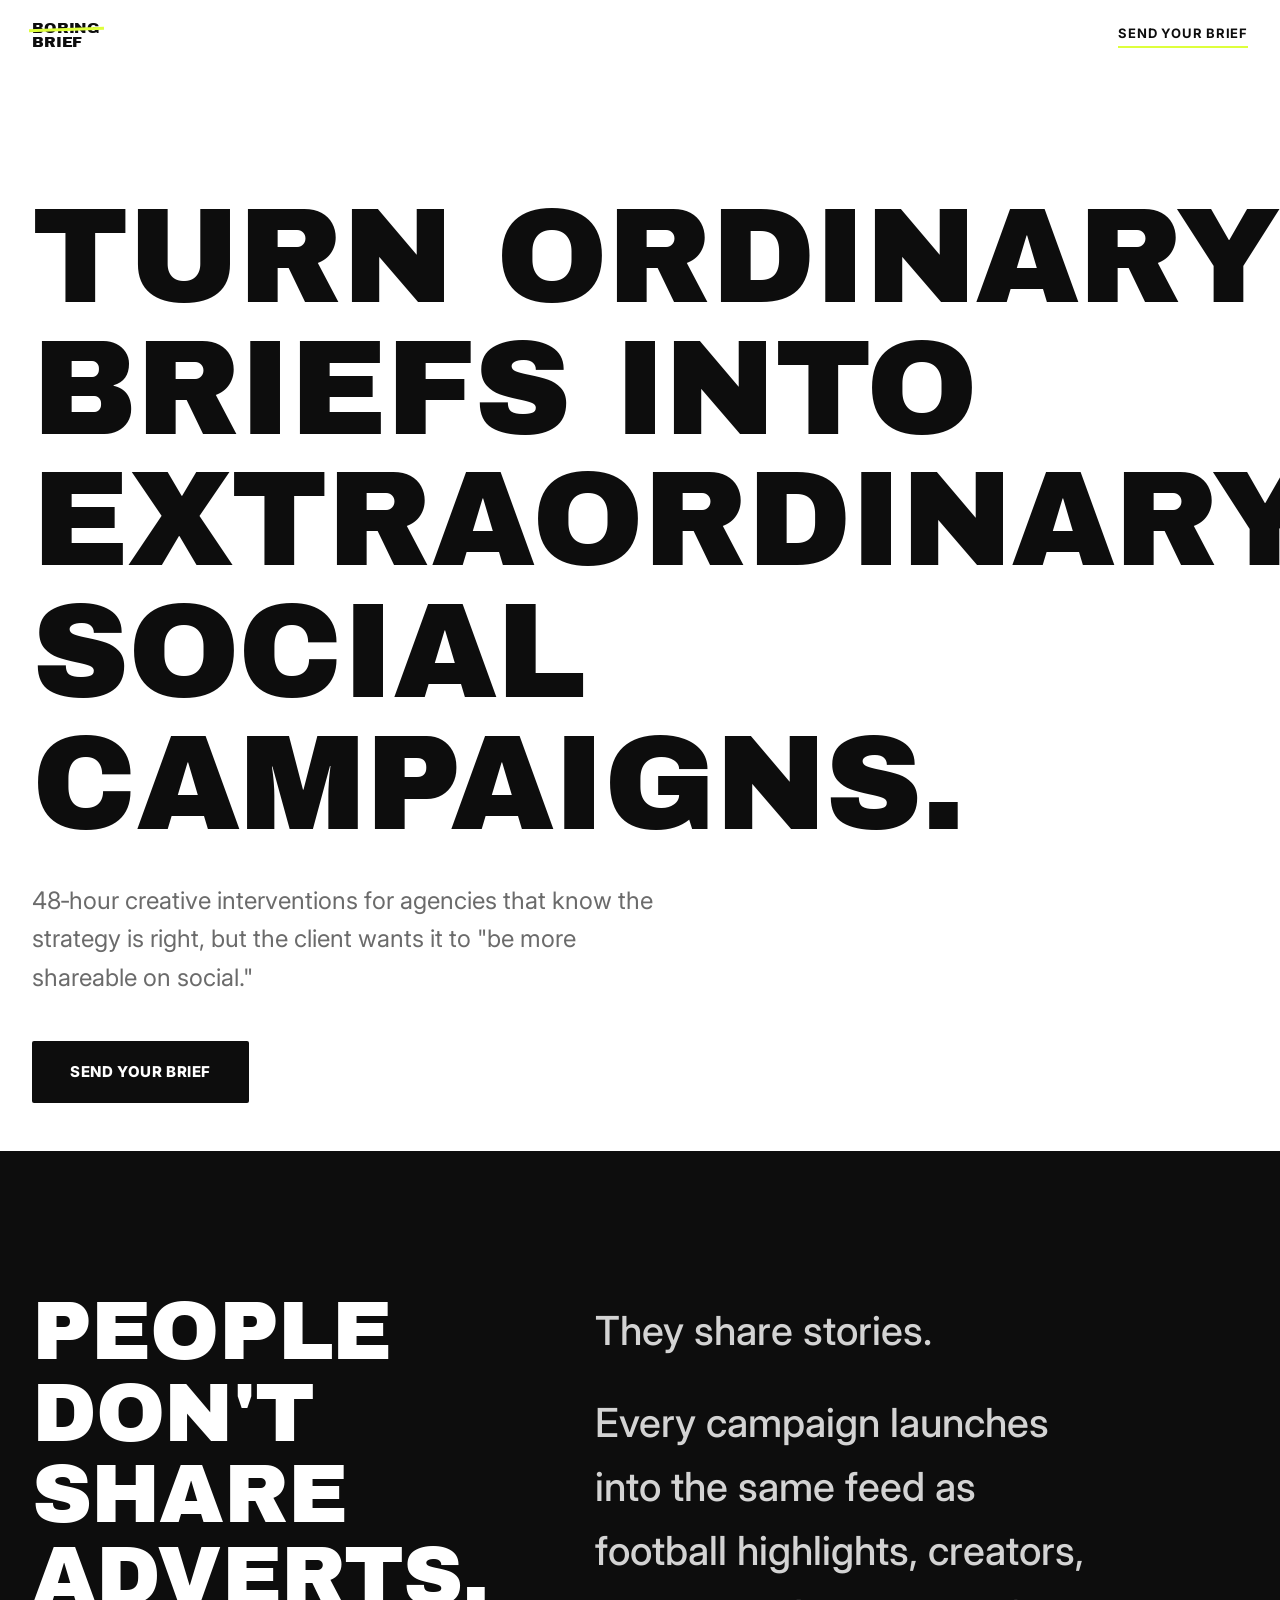
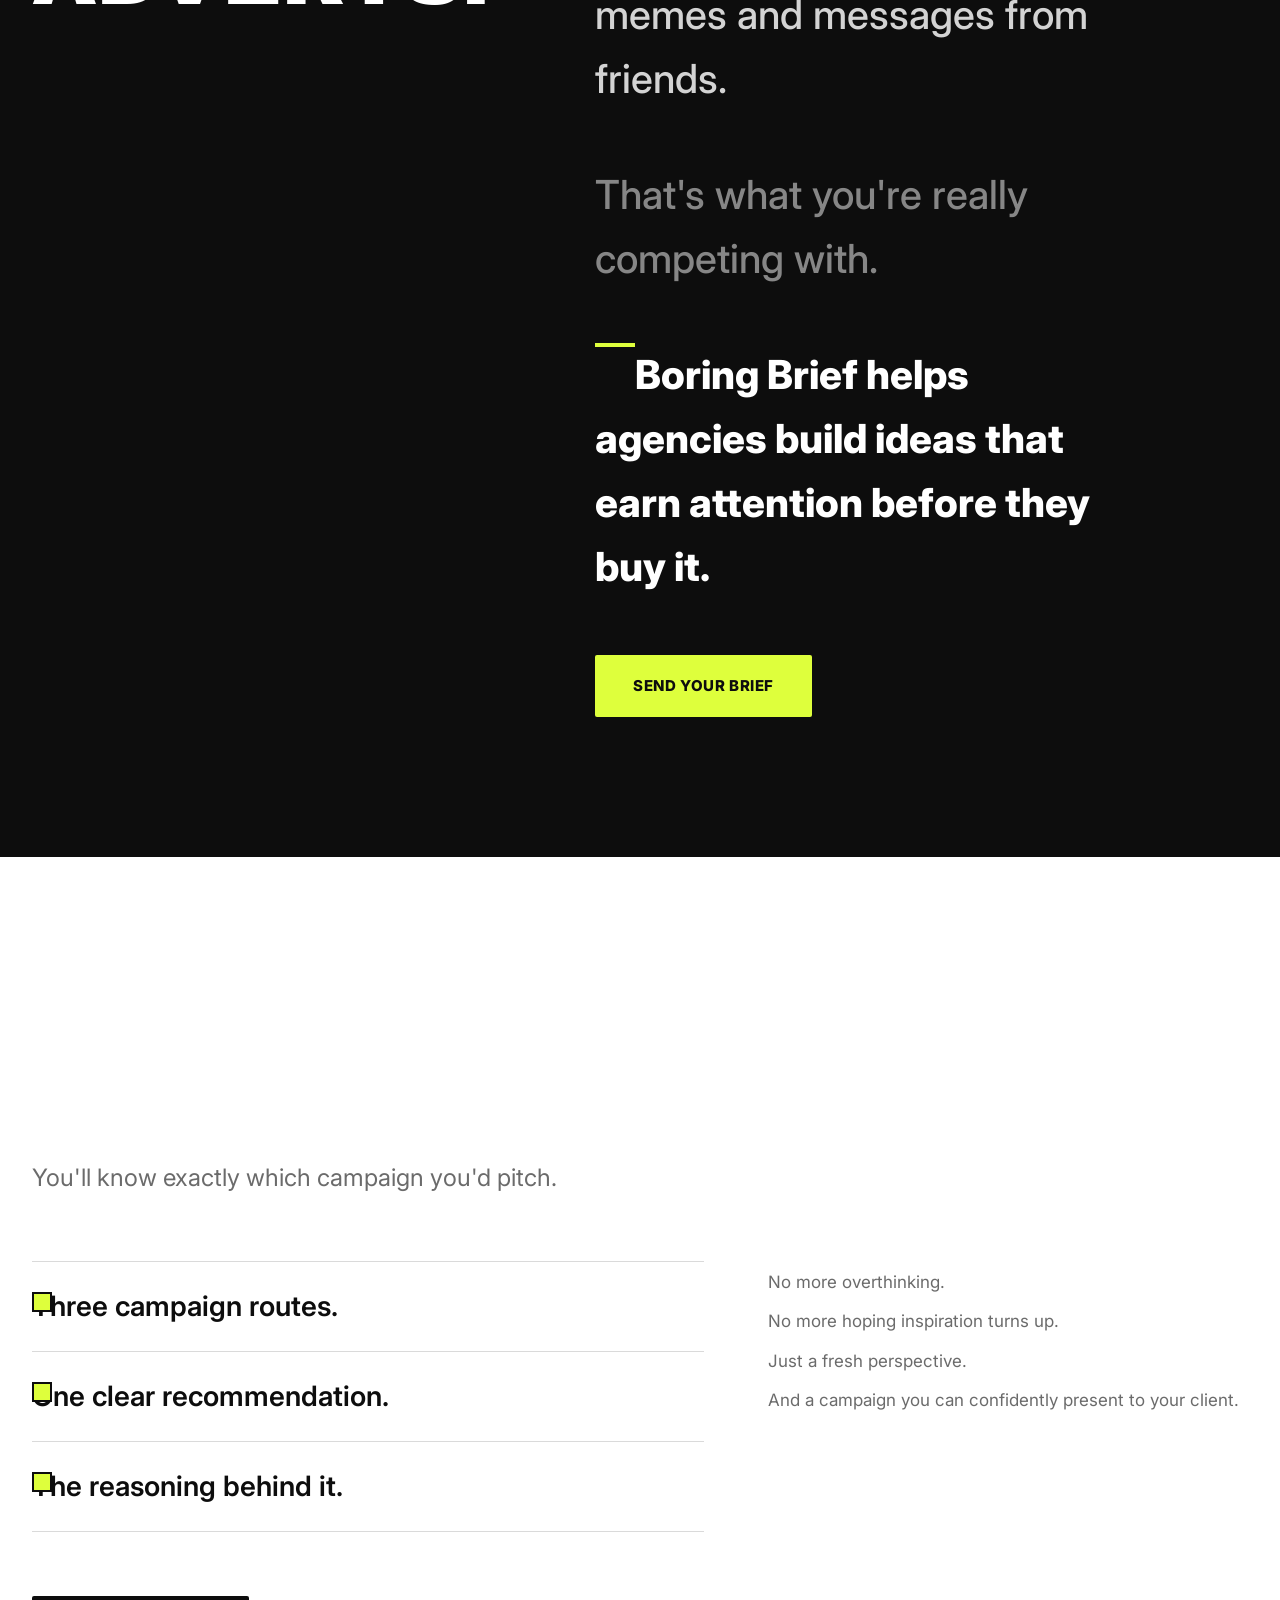
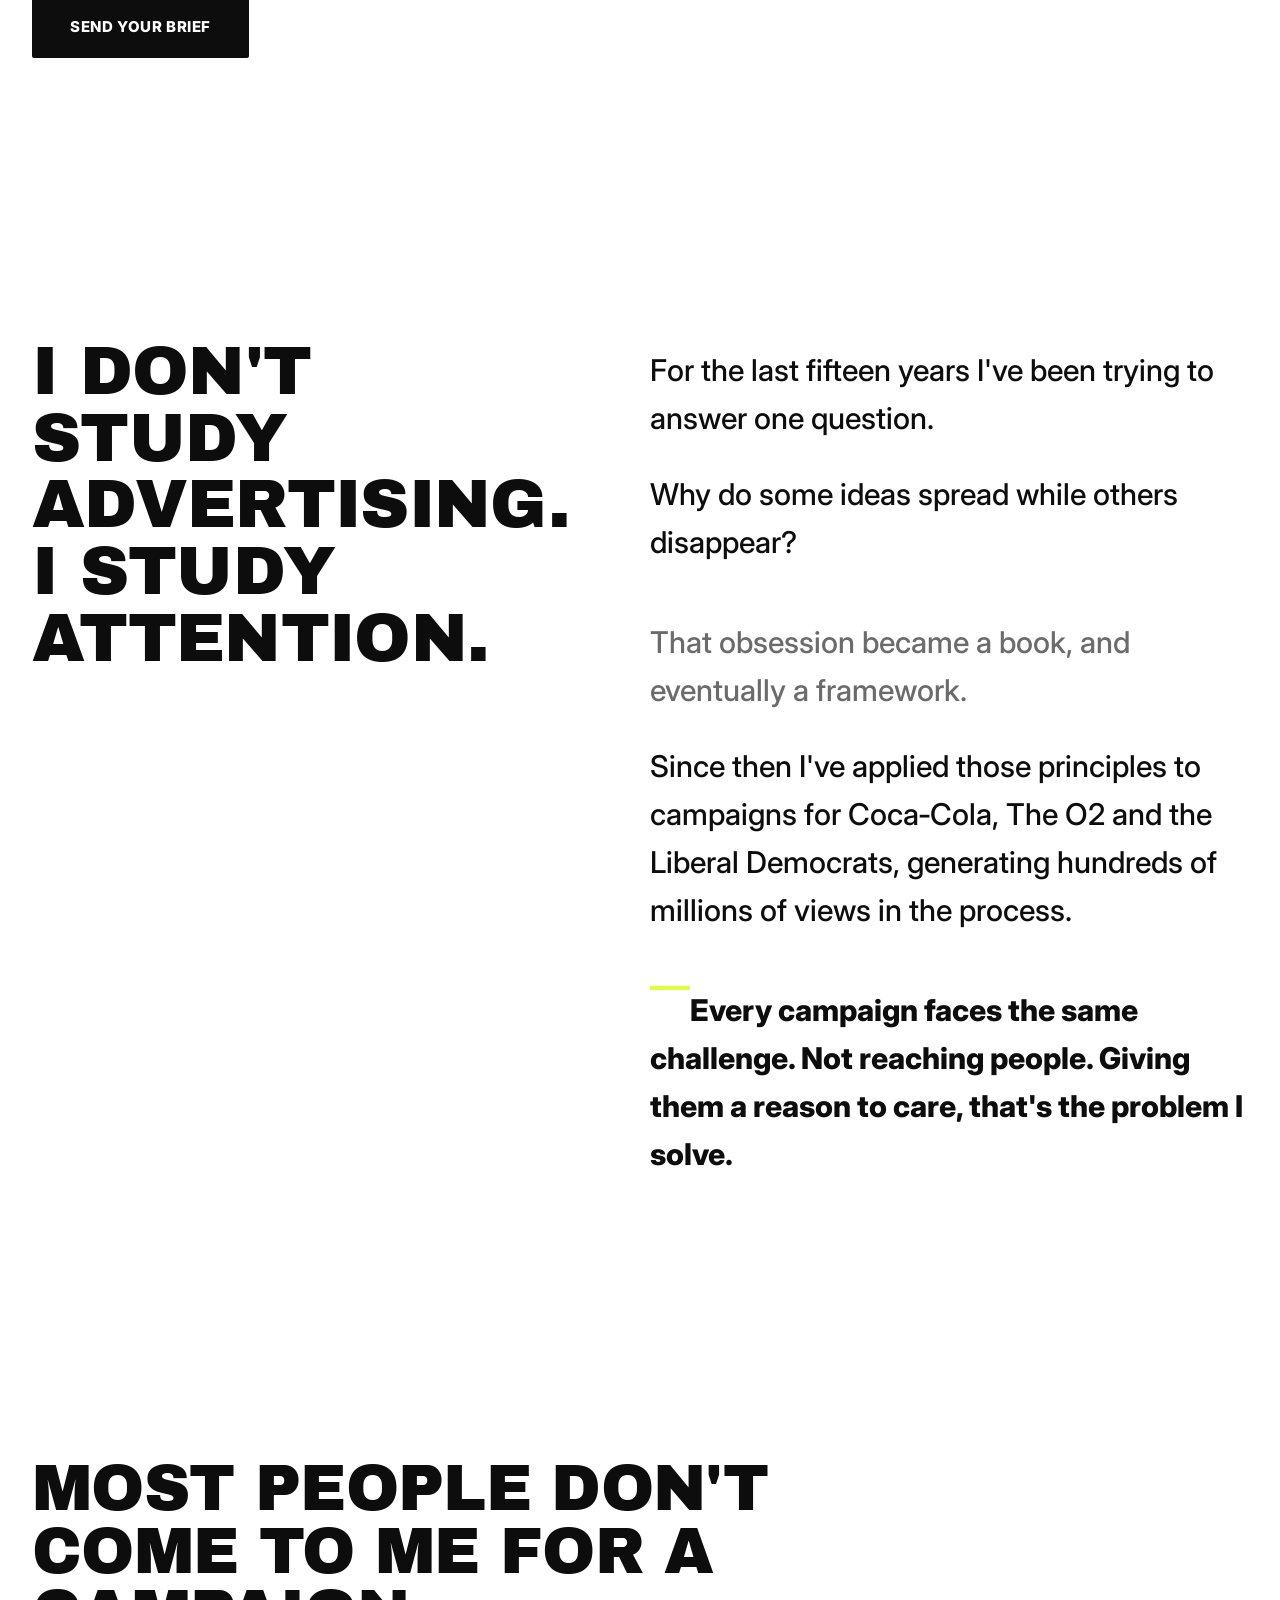
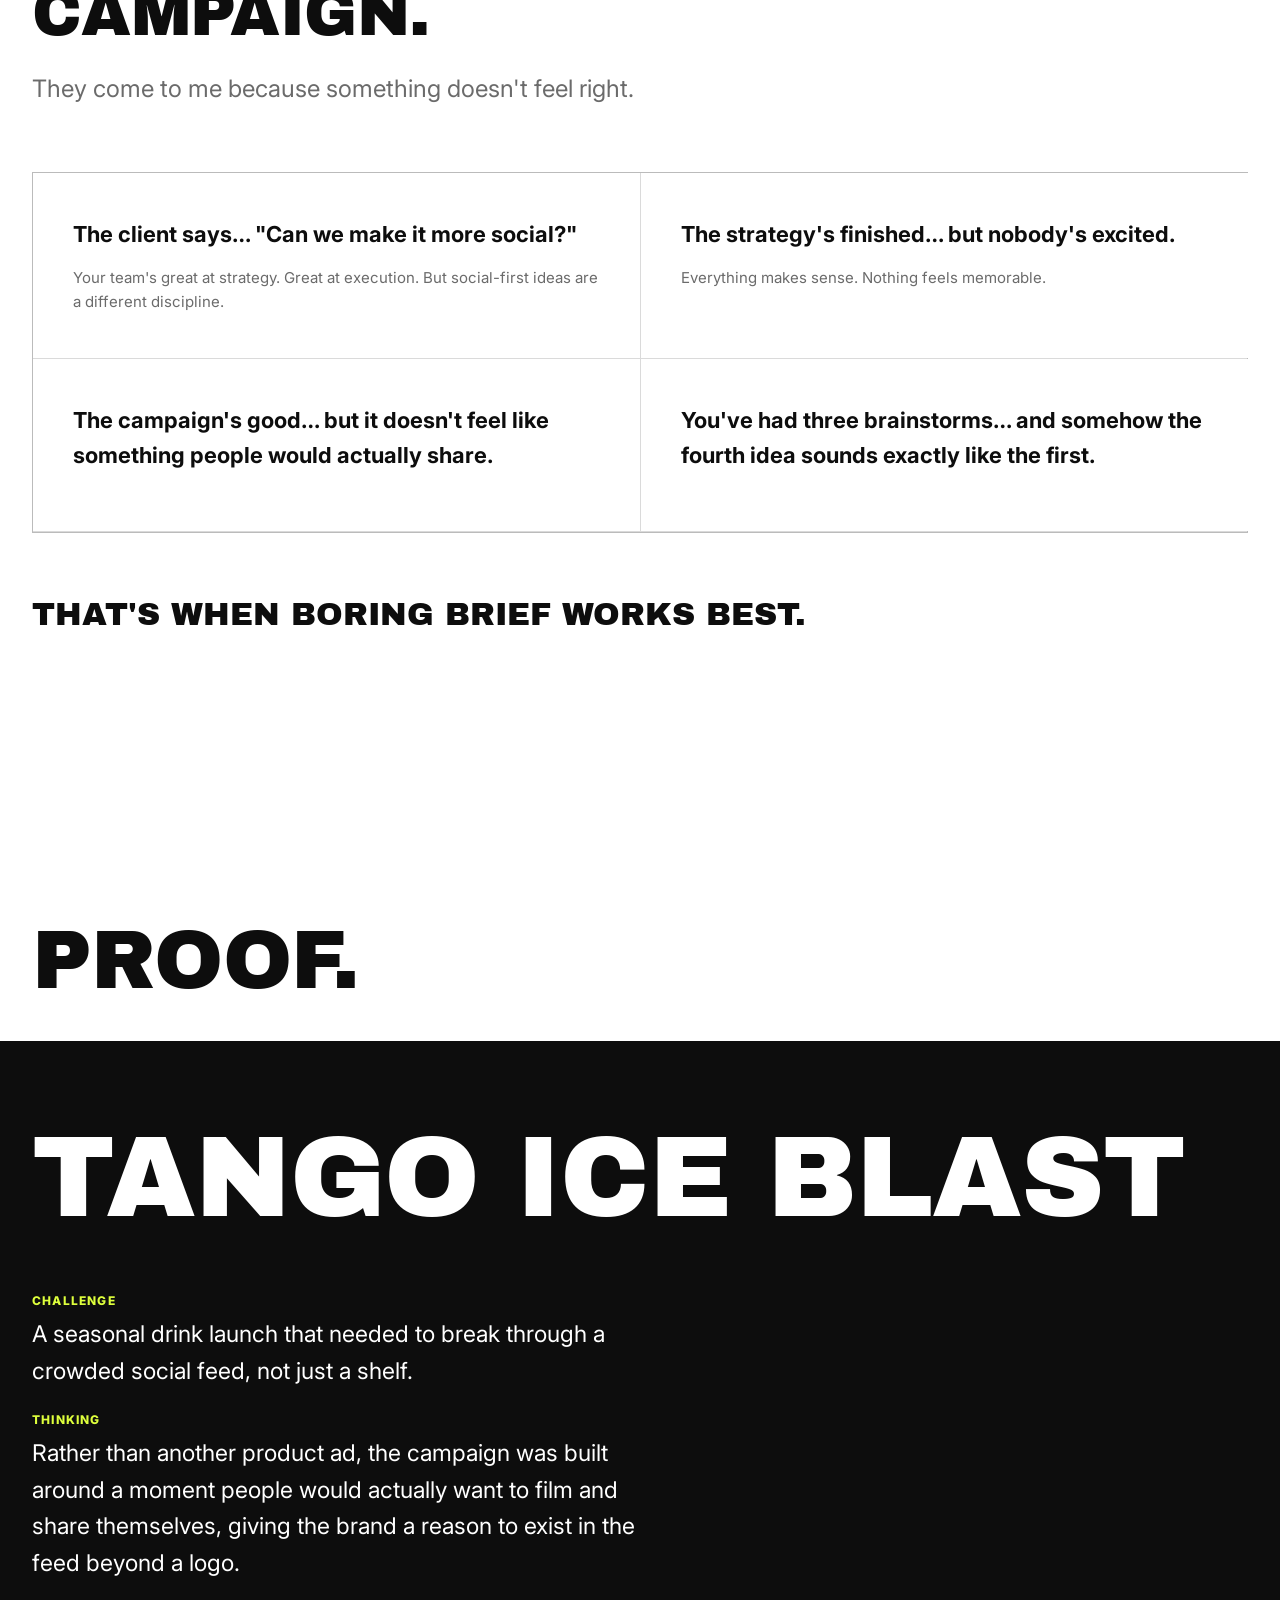
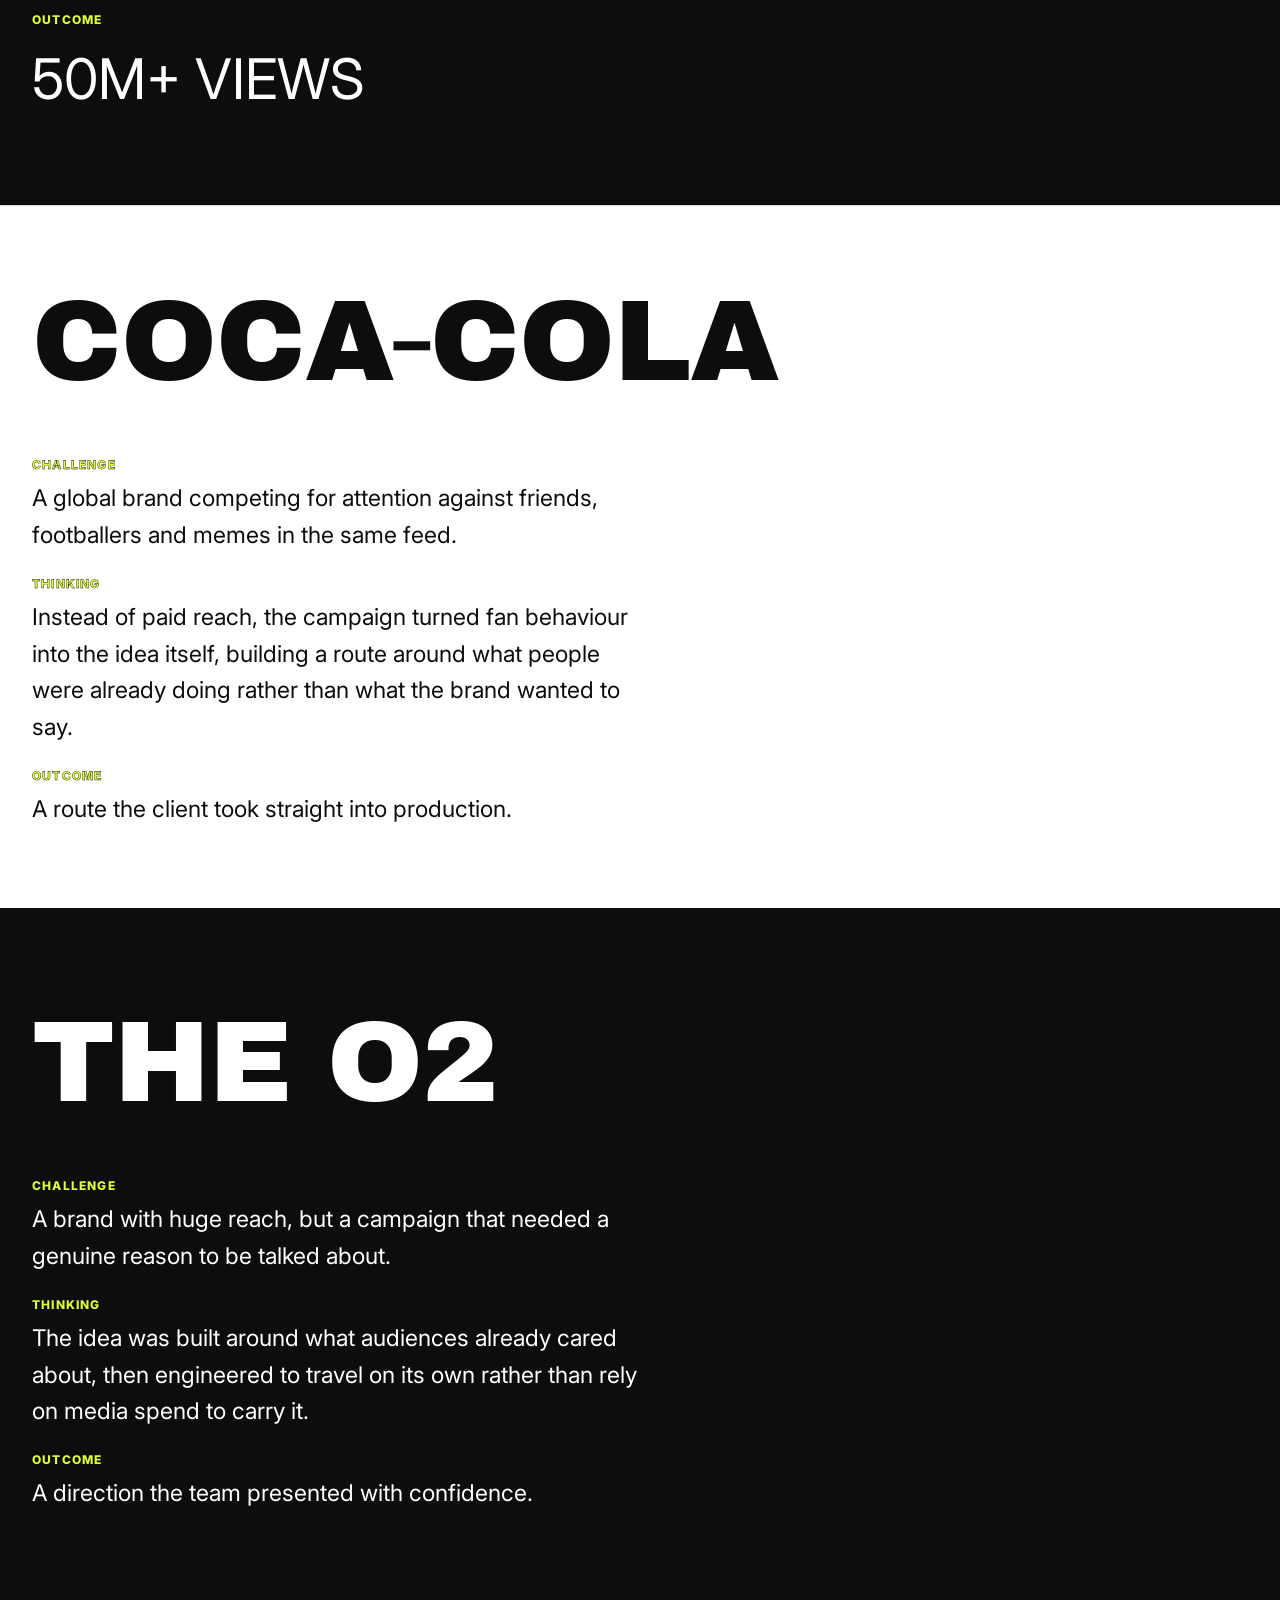
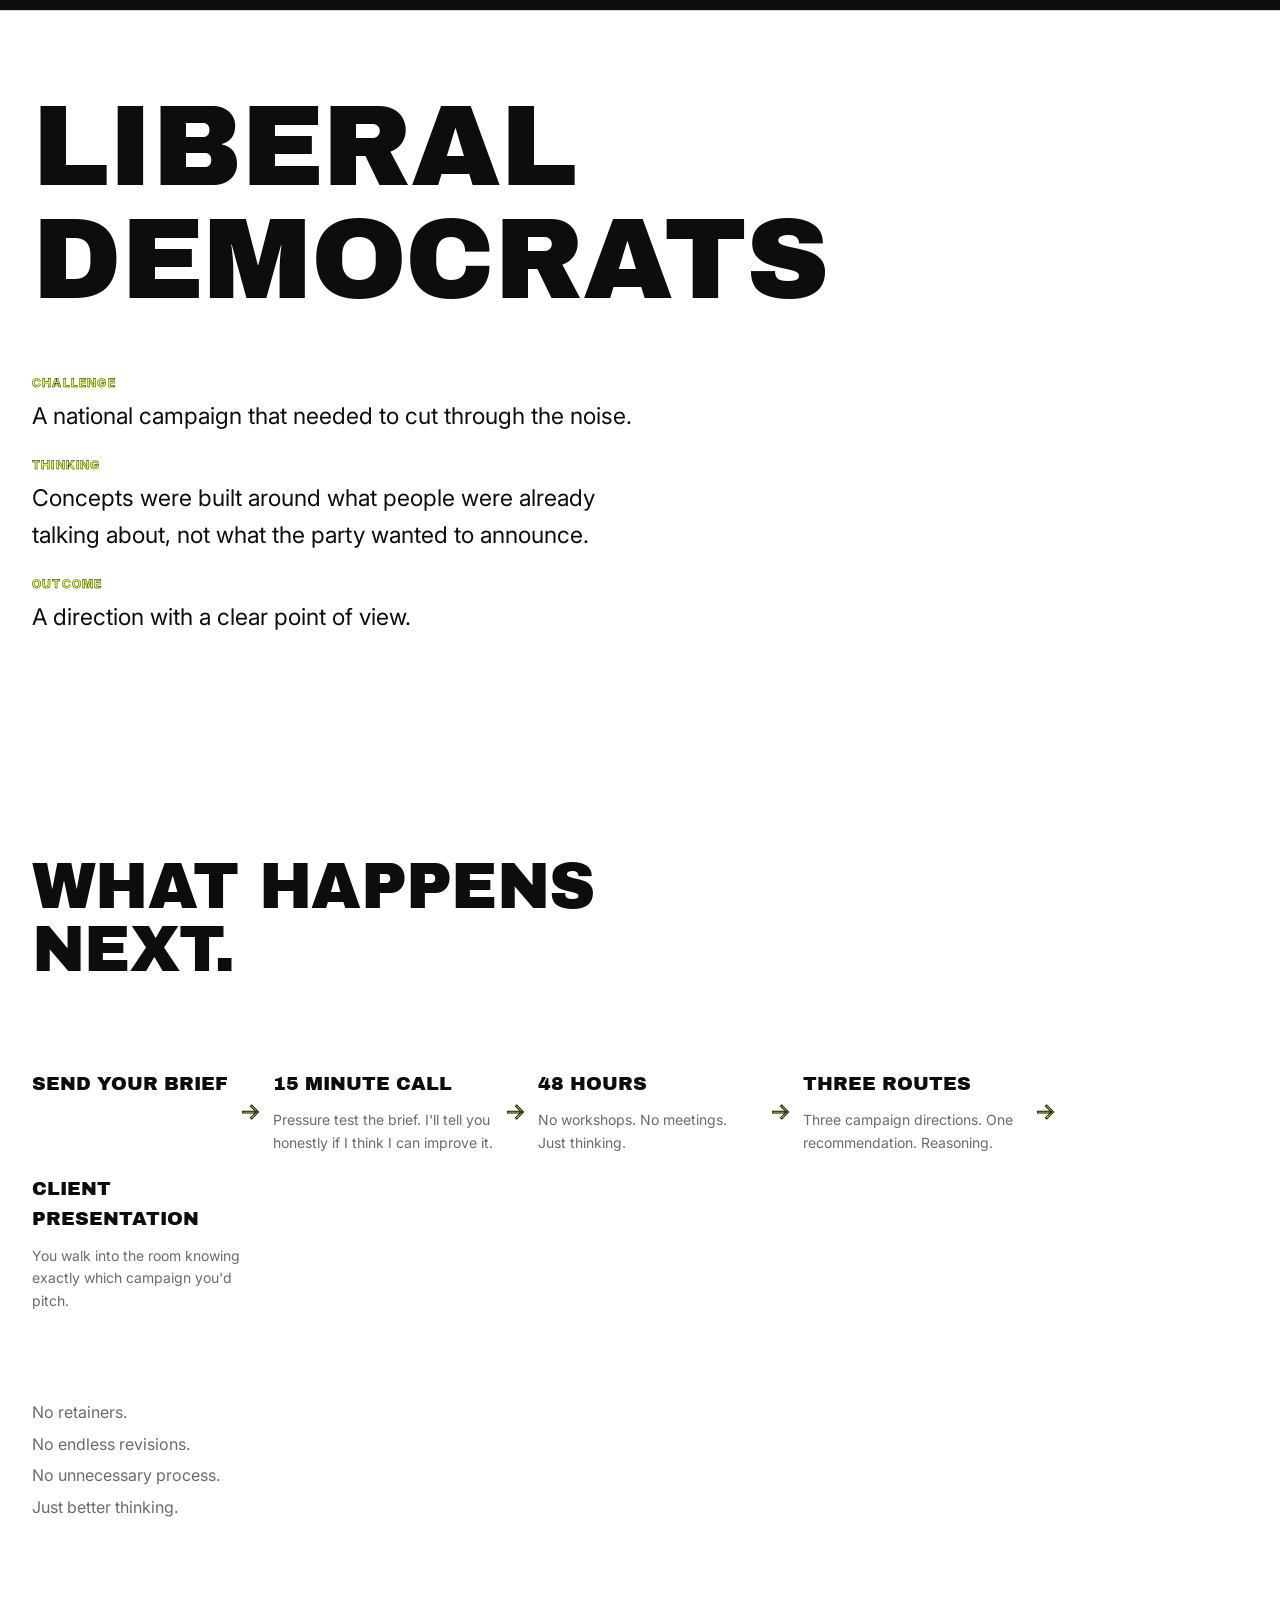
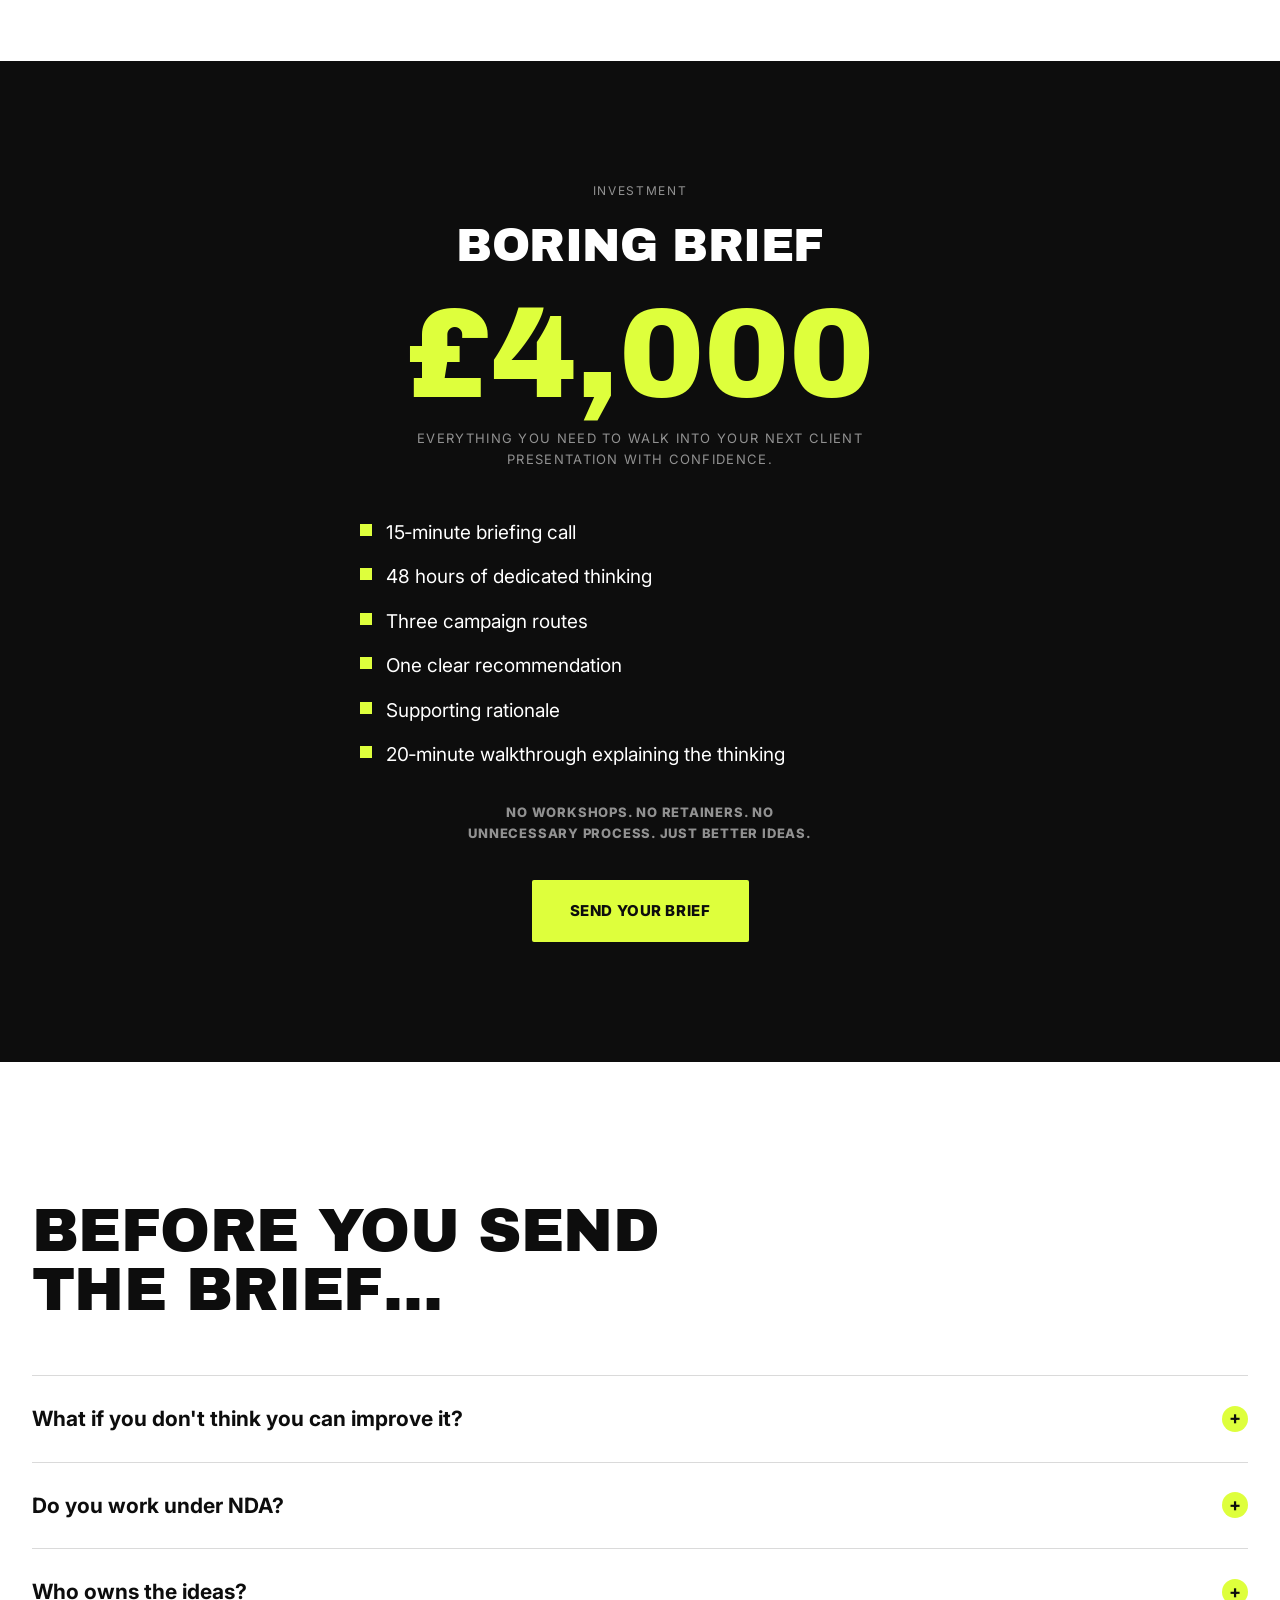
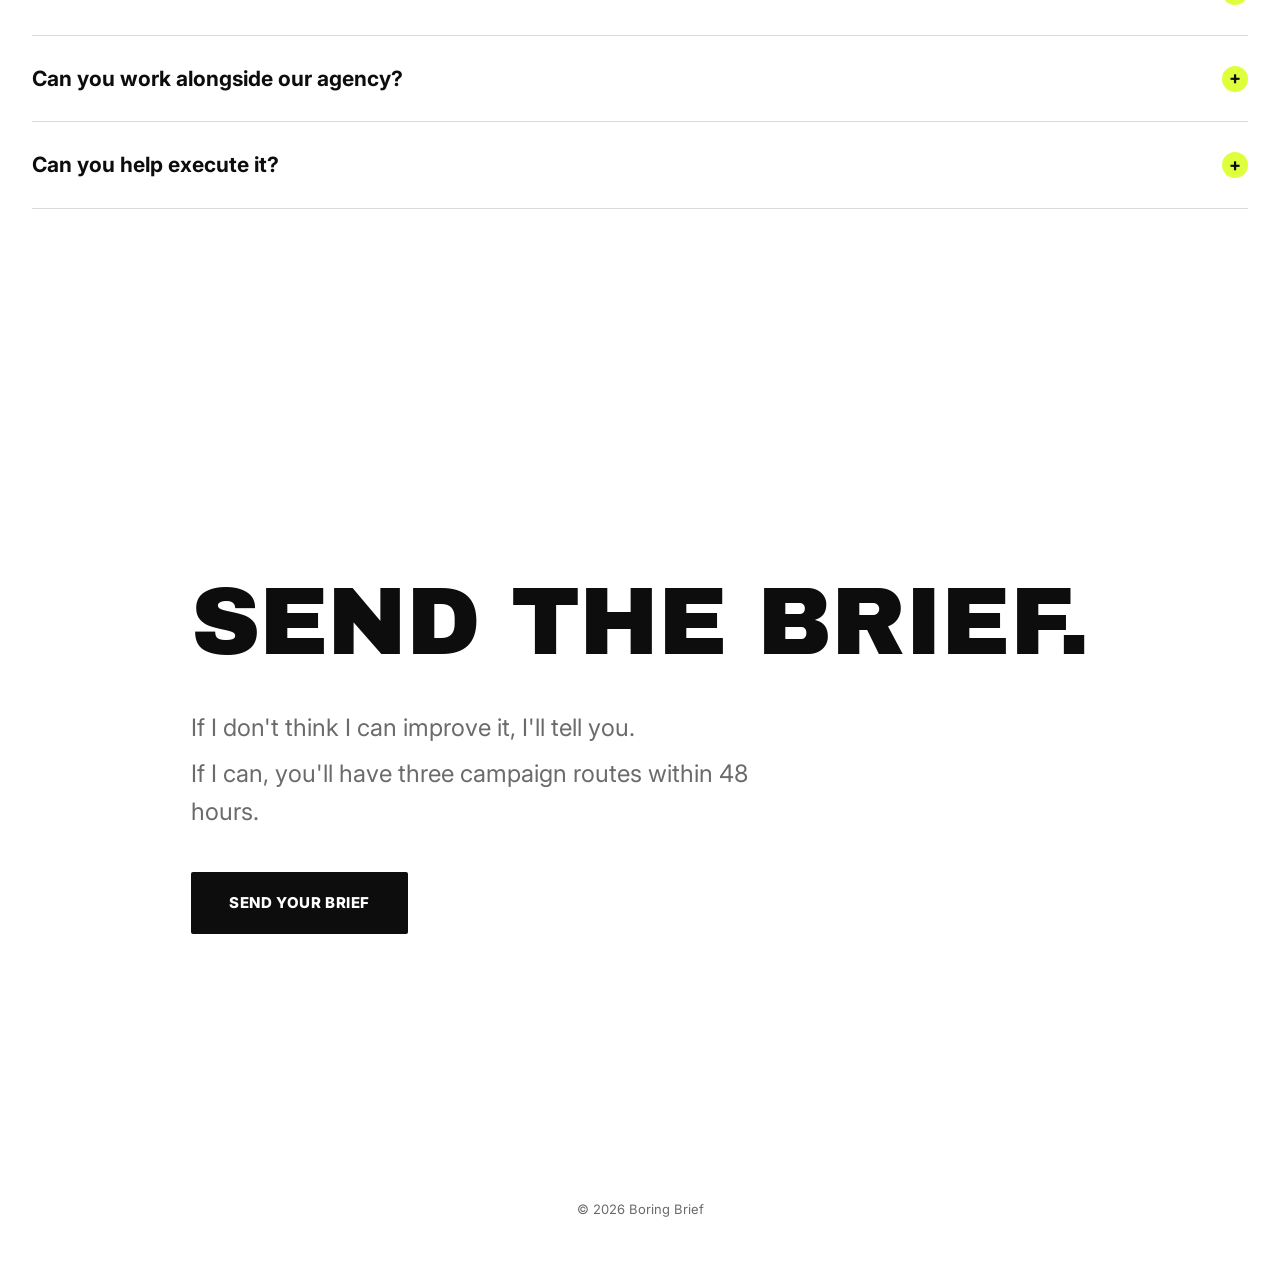
==== commit e8d681bf: "Add files via upload" ====
--- a/index.html
+++ b/index.html
@@ -8,7 +8,7 @@
 <link rel="preconnect" href="https://fonts.googleapis.com">
 <link rel="preconnect" href="https://fonts.gstatic.com" crossorigin>
 <link href="https://fonts.googleapis.com/css2?family=Archivo+Black&family=Inter:wght@400;500;600;700;800&display=swap" rel="stylesheet">
-<link rel="stylesheet" href="styles.css?v=2026070802">
+<link rel="stylesheet" href="styles.css?v=2026070803">
 <noscript><style>.reveal{opacity:1!important;transform:none!important;}</style></noscript>
 </head>
 <body>
@@ -35,16 +35,18 @@
 
   <!-- 2. PHILOSOPHY -->
   <section class="scene philosophy-scene" id="philosophy">
-    <div class="wrap-wide">
-      <h2 class="reveal">People don't<br>share adverts.</h2>
-      <div class="beat-lines">
-        <p class="beat reveal">They share stories.</p>
-        <p class="beat reveal">Every campaign launches into the same feed as football highlights, creators, memes and messages from friends.</p>
-        <p class="beat beat-pause reveal">That's what you're really competing with.</p>
-        <p class="beat beat-final reveal">Boring Brief helps agencies build ideas that earn attention before they buy it.</p>
-      </div>
-      <div class="hero-cta reveal">
-        <a href="request.html" class="btn btn-inverse">Send your brief</a>
+    <div class="wrap-wide split-scene">
+      <h2 class="reveal split-heading">People don't<br>share adverts.</h2>
+      <div class="split-body">
+        <div class="beat-lines">
+          <p class="beat reveal">They share stories.</p>
+          <p class="beat reveal">Every campaign launches into the same feed as football highlights, creators, memes and messages from friends.</p>
+          <p class="beat beat-pause reveal">That's what you're really competing with.</p>
+          <p class="beat beat-final reveal">Boring Brief helps agencies build ideas that earn attention before they buy it.</p>
+        </div>
+        <div class="hero-cta reveal">
+          <a href="request.html" class="btn btn-inverse">Send your brief</a>
+        </div>
       </div>
     </div>
   </section>
@@ -75,8 +77,8 @@
 
   <!-- 4. AUTHORITY -->
   <section class="scene authority-scene" id="authority">
-    <div class="wrap-wide">
-      <h2 class="reveal">I don't study advertising.<br>I study attention.</h2>
+    <div class="wrap-wide split-scene">
+      <h2 class="reveal split-heading">I don't study advertising.<br>I study attention.</h2>
       <div class="beat-lines authority-lines">
         <p class="beat reveal">For the last fifteen years I've been trying to answer one question.</p>
         <p class="beat reveal">Why do some ideas spread while others disappear?</p>
@@ -270,6 +272,6 @@
   </div>
 </footer>
 
-<script src="scroll.js?v=2026070802"></script>
+<script src="scroll.js?v=2026070803"></script>
 </body>
 </html>
--- a/styles.css
+++ b/styles.css
@@ -255,6 +255,10 @@
   color: #fff;
 }
 
+.philosophy-scene h2 {
+  font-size: clamp(36px, 6.5vw, 88px);
+}
+
 .philosophy-scene .beat {
   color: rgba(255, 255, 255, 0.82);
 }
@@ -269,6 +273,31 @@
 
 .philosophy-scene .hero-cta {
   margin-top: 56px;
+}
+
+/* Split layout — used by Philosophy and Authority to avoid a
+   thin left-pinned column with dead space on wide viewports */
+
+.split-scene {
+  display: grid;
+  grid-template-columns: 0.85fr 1.15fr;
+  gap: 32px 80px;
+  align-items: start;
+}
+
+@media (max-width: 860px) {
+  .split-scene {
+    grid-template-columns: 1fr;
+    gap: 40px;
+  }
+}
+
+.split-heading {
+  margin-bottom: 0;
+}
+
+.split-scene .beat-lines {
+  padding-top: 8px;
 }
 
 /* SCENE 3 — RECOGNITION */
@@ -406,13 +435,12 @@
 
 .authority-scene h2 {
   font-size: clamp(32px, 5.6vw, 68px);
-  max-width: 18ch;
-  margin-bottom: 88px;
+  max-width: 14ch;
 }
 
 .authority-lines .beat {
   font-size: clamp(20px, 2.6vw, 30px);
-  max-width: 30ch;
+  max-width: 34ch;
 }
 
 /* TRIGGERS */
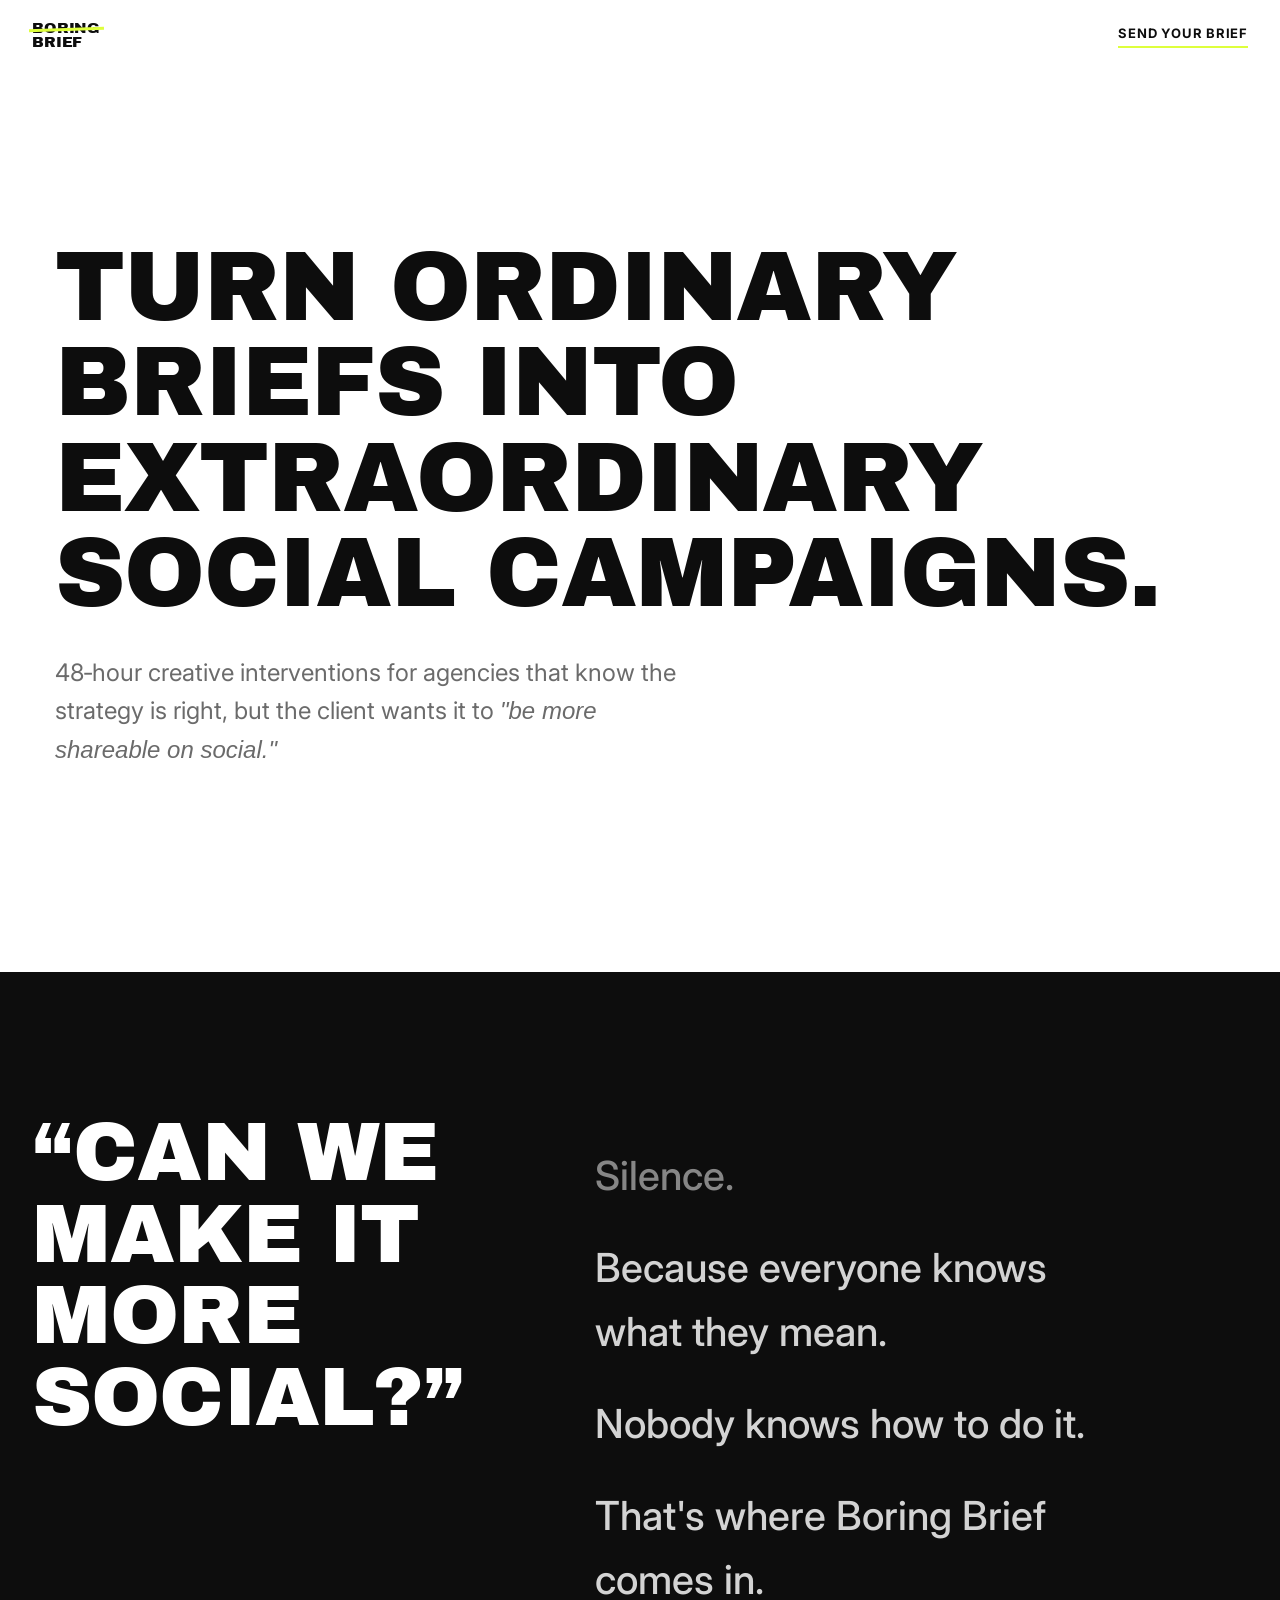
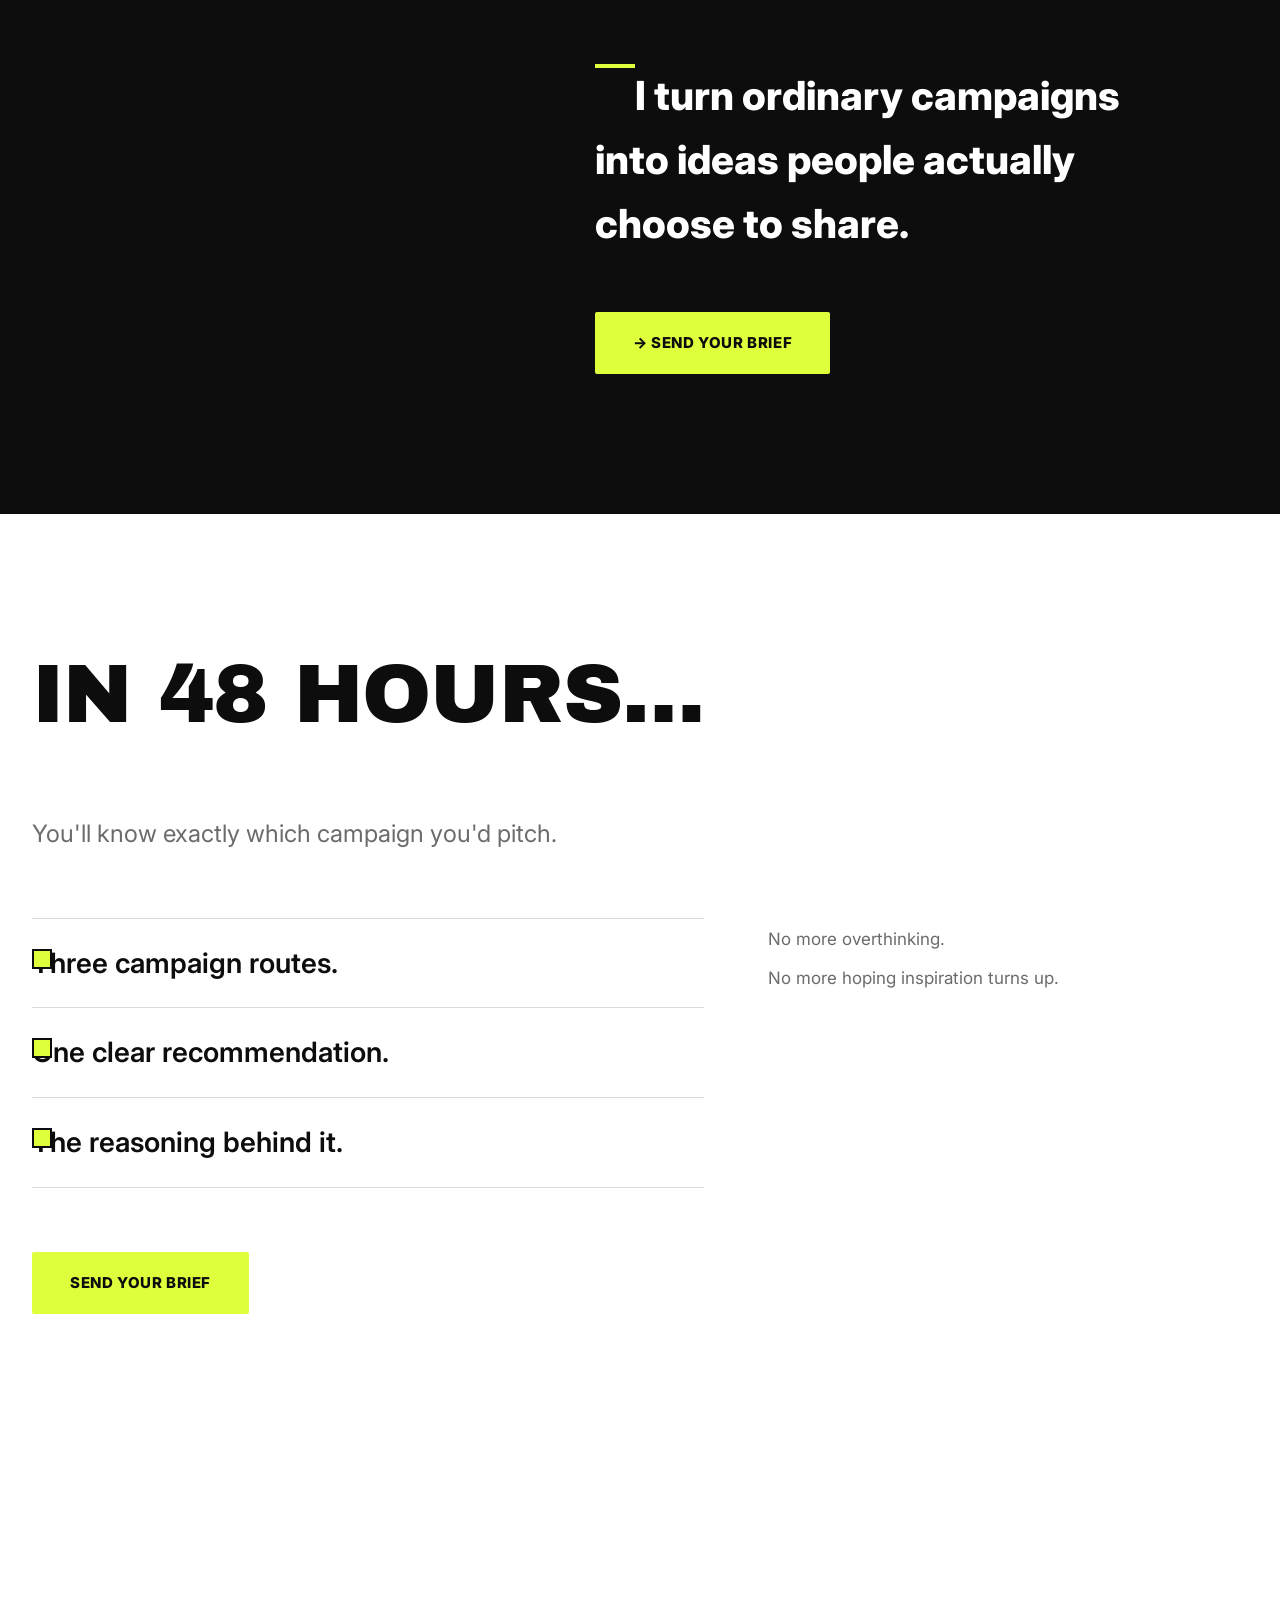
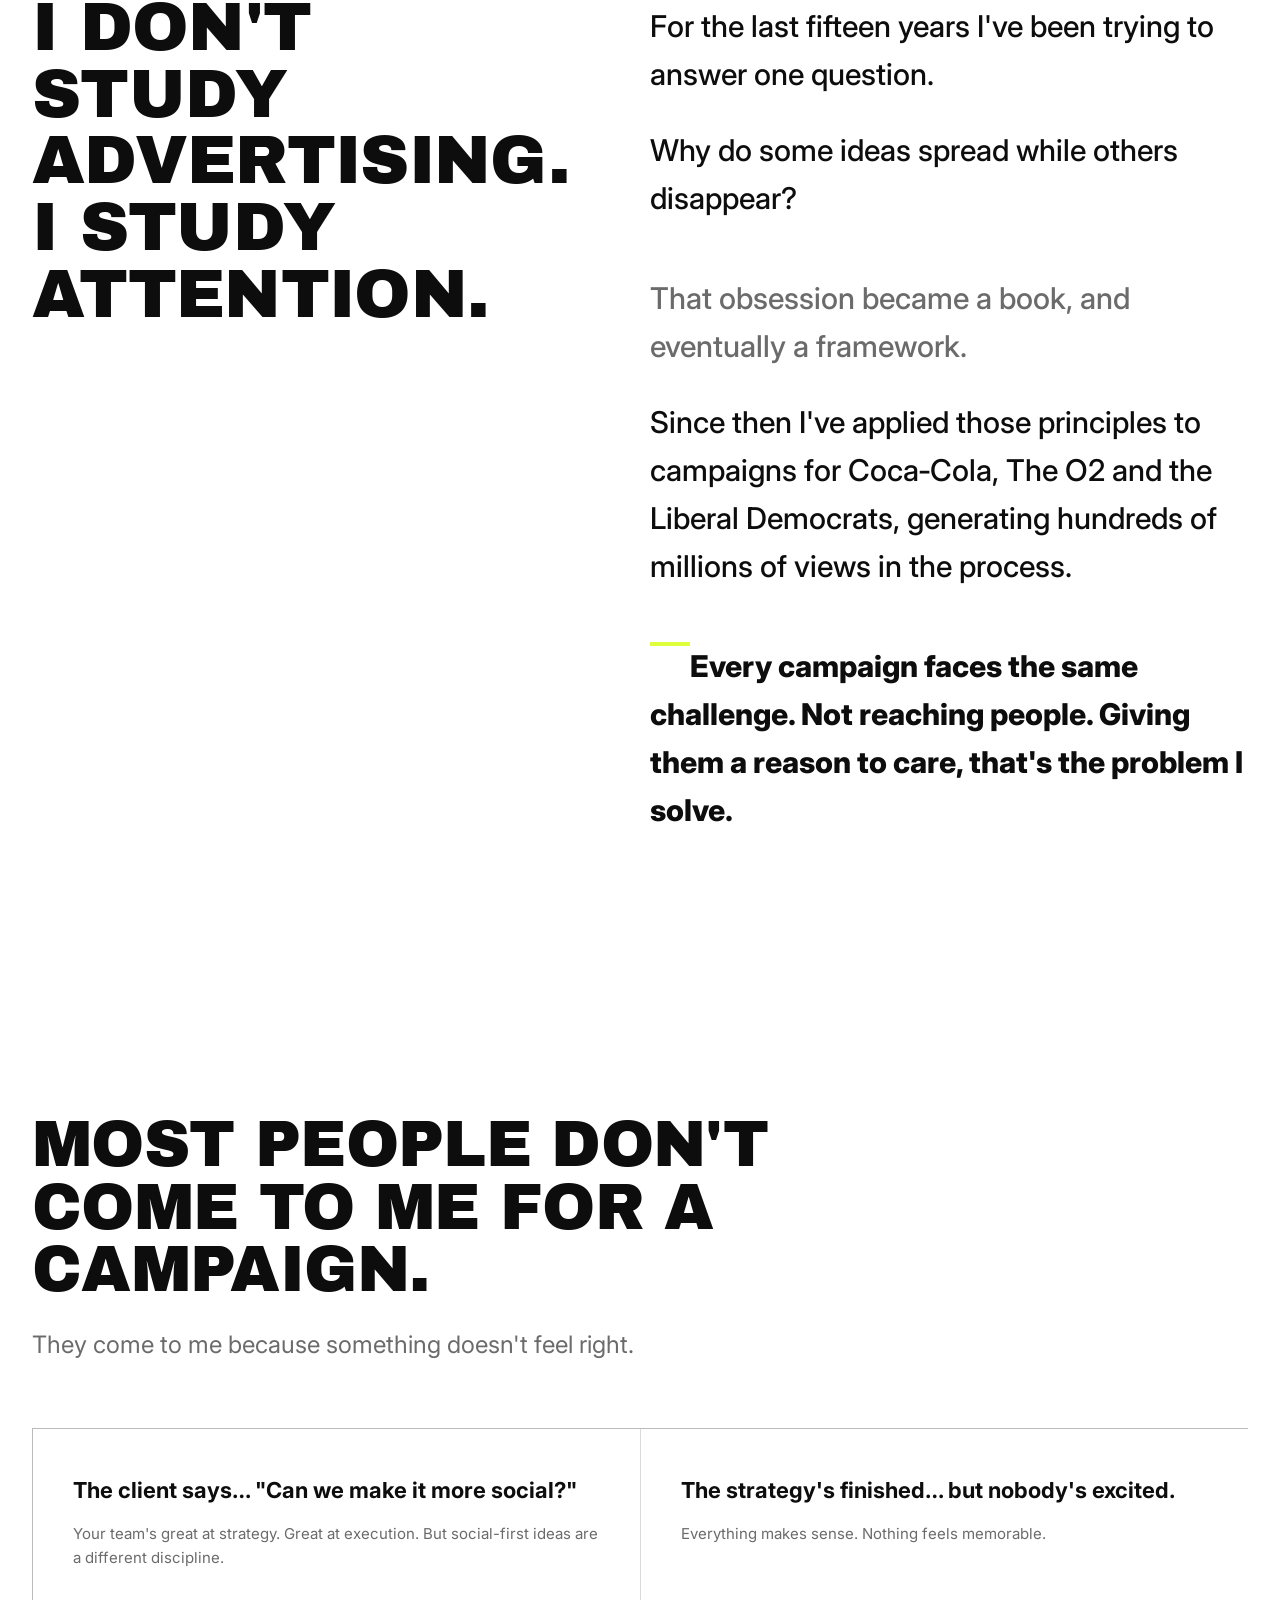
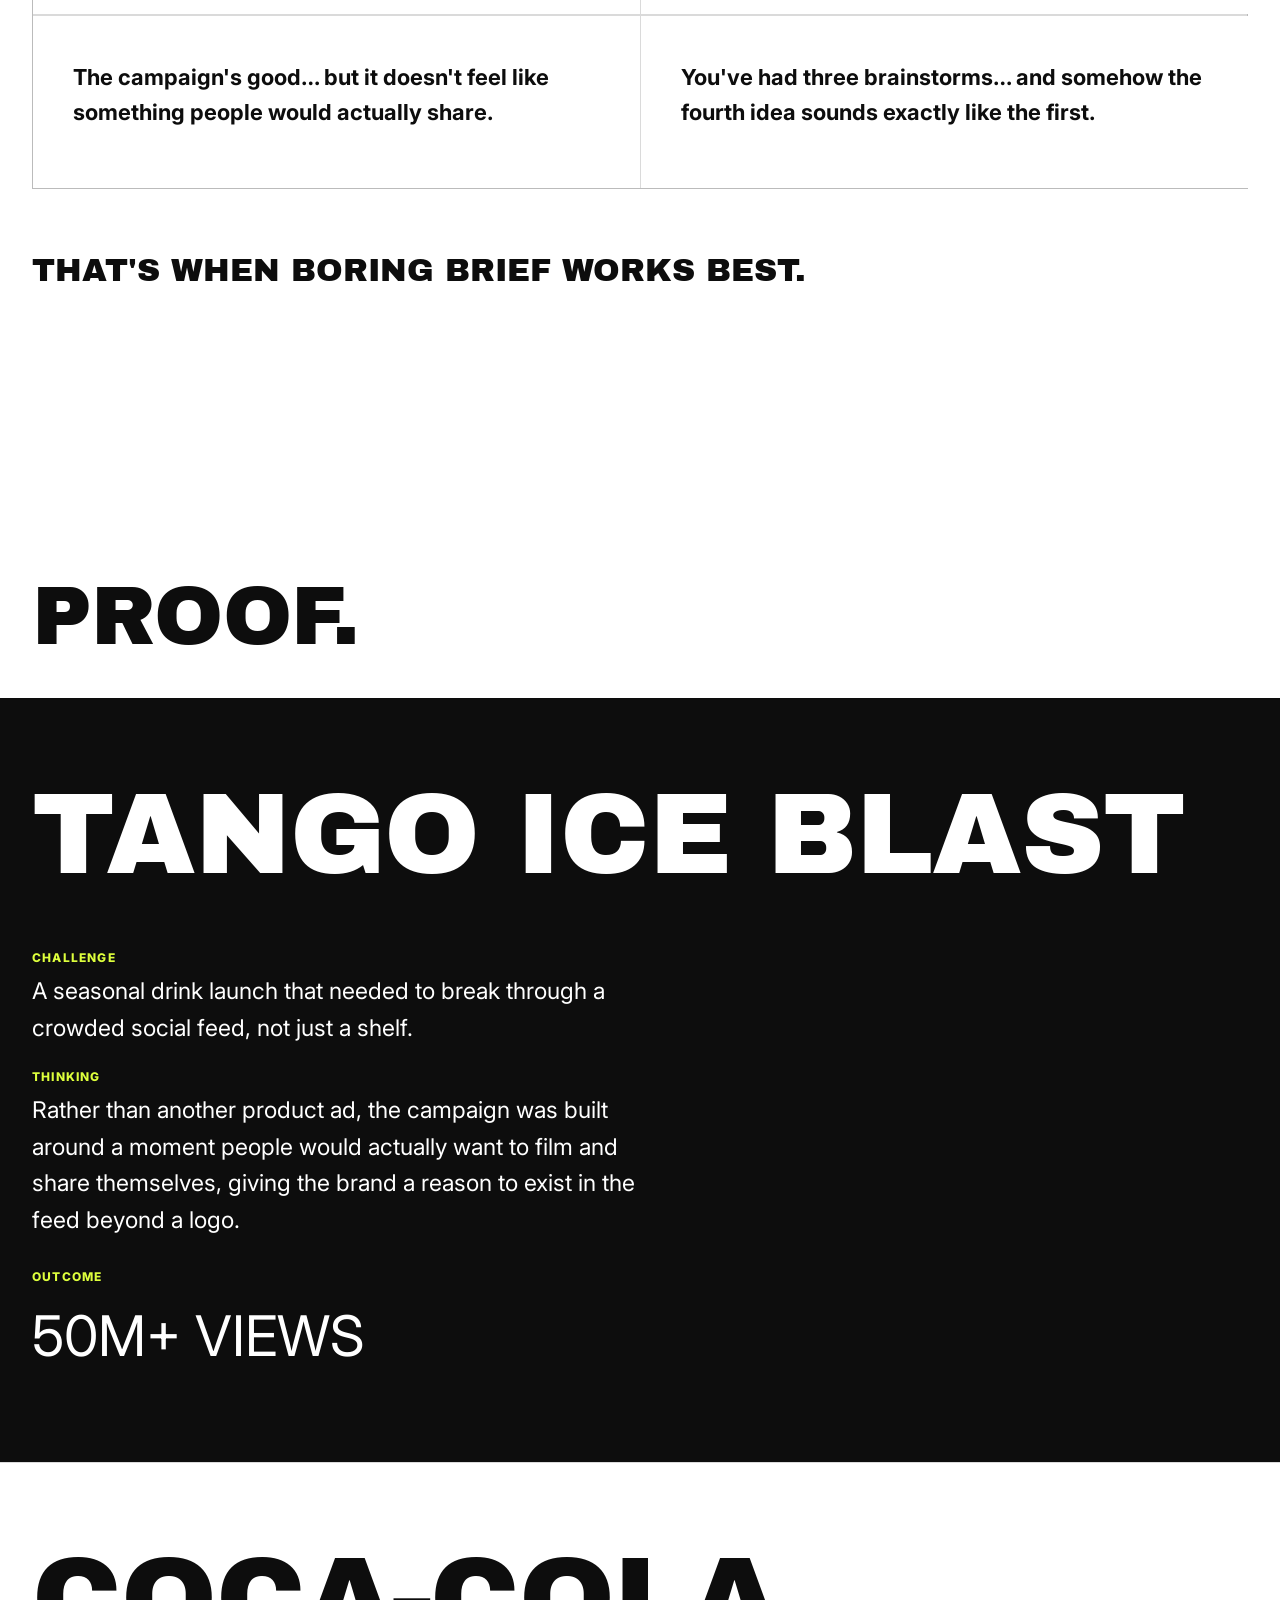
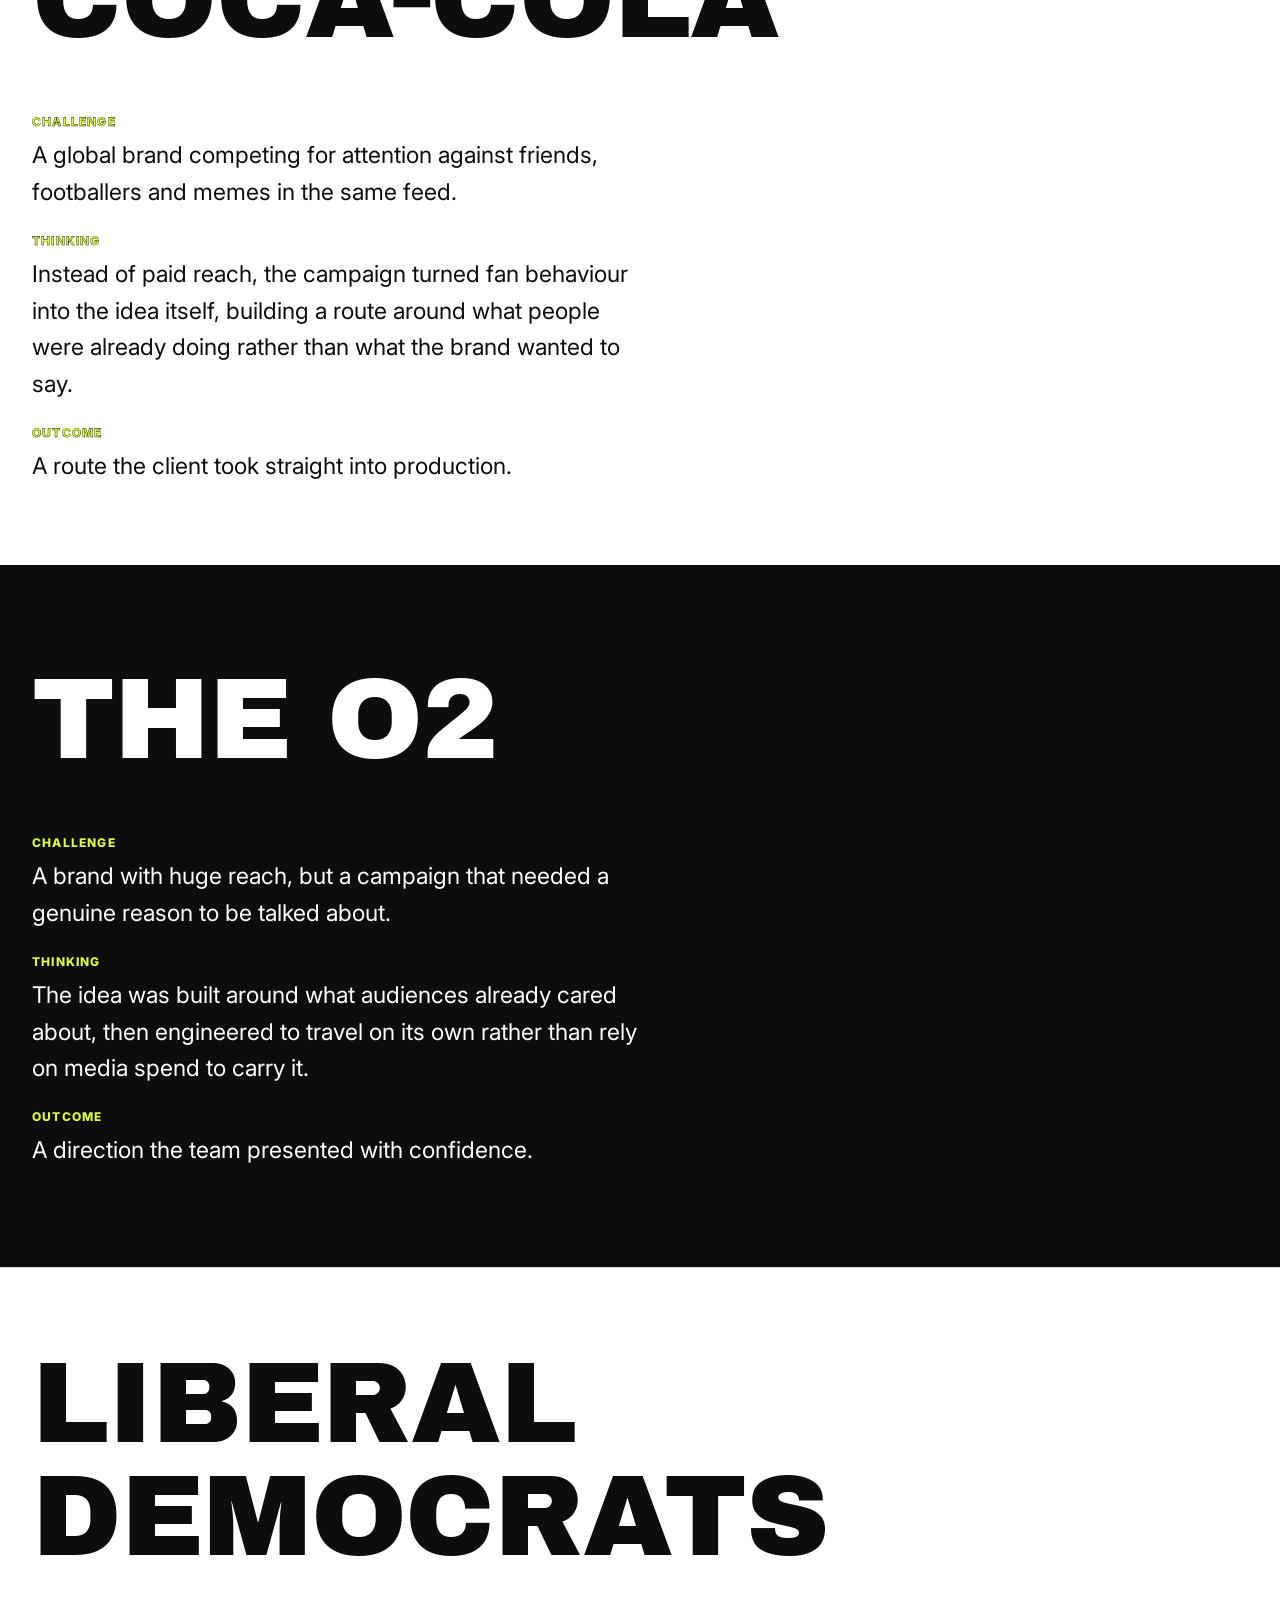
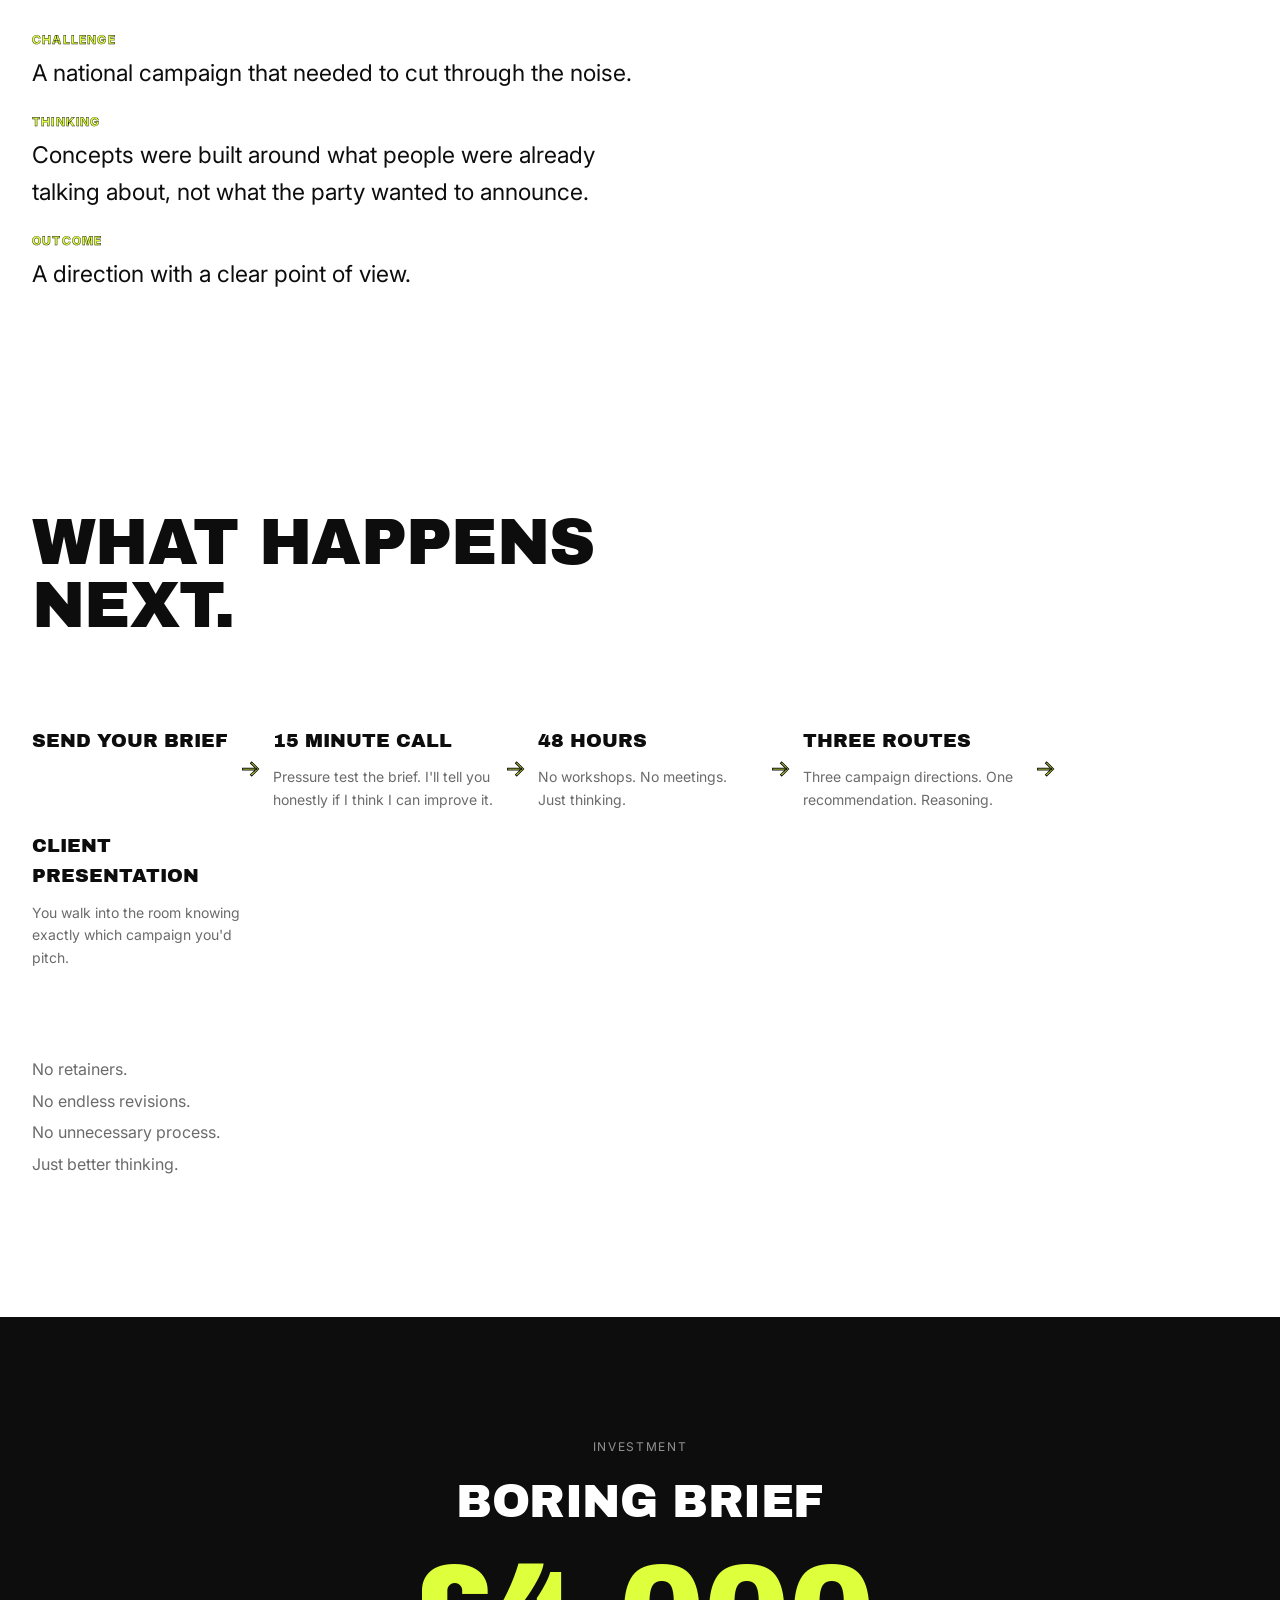
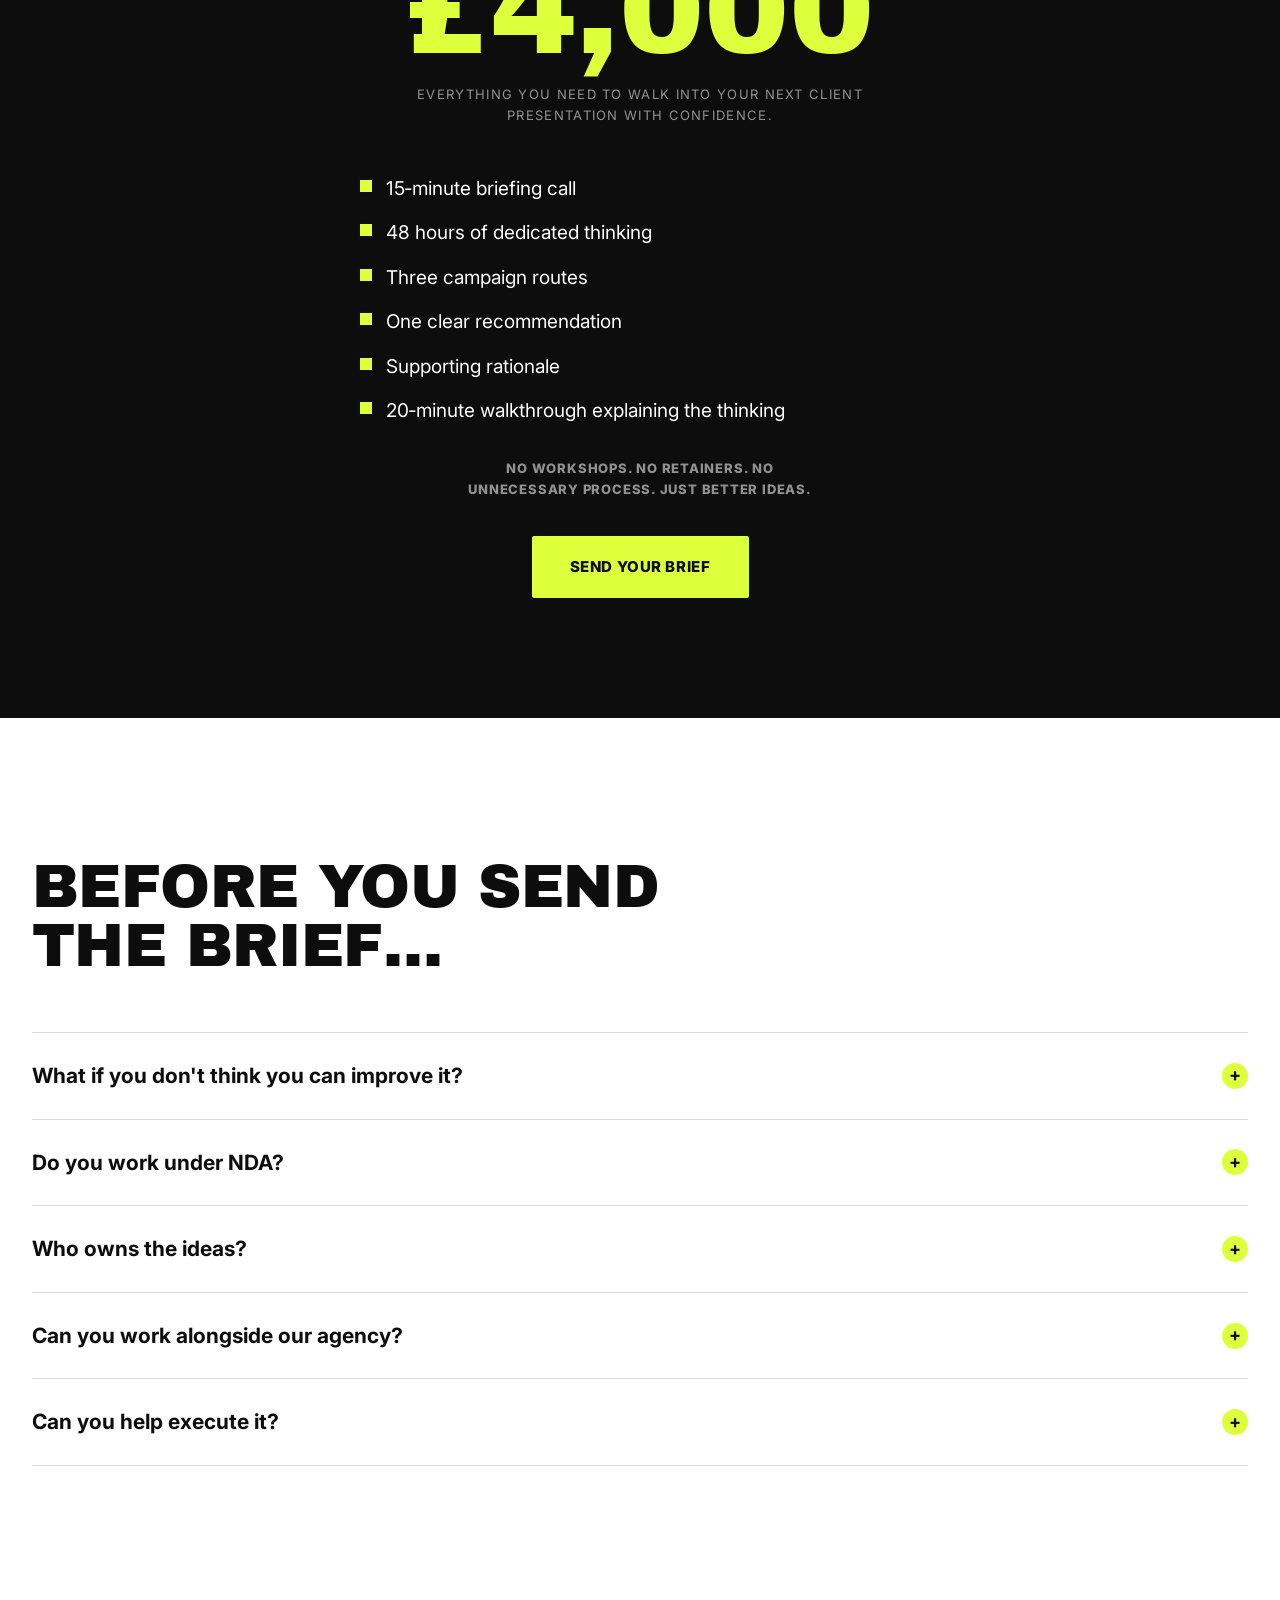
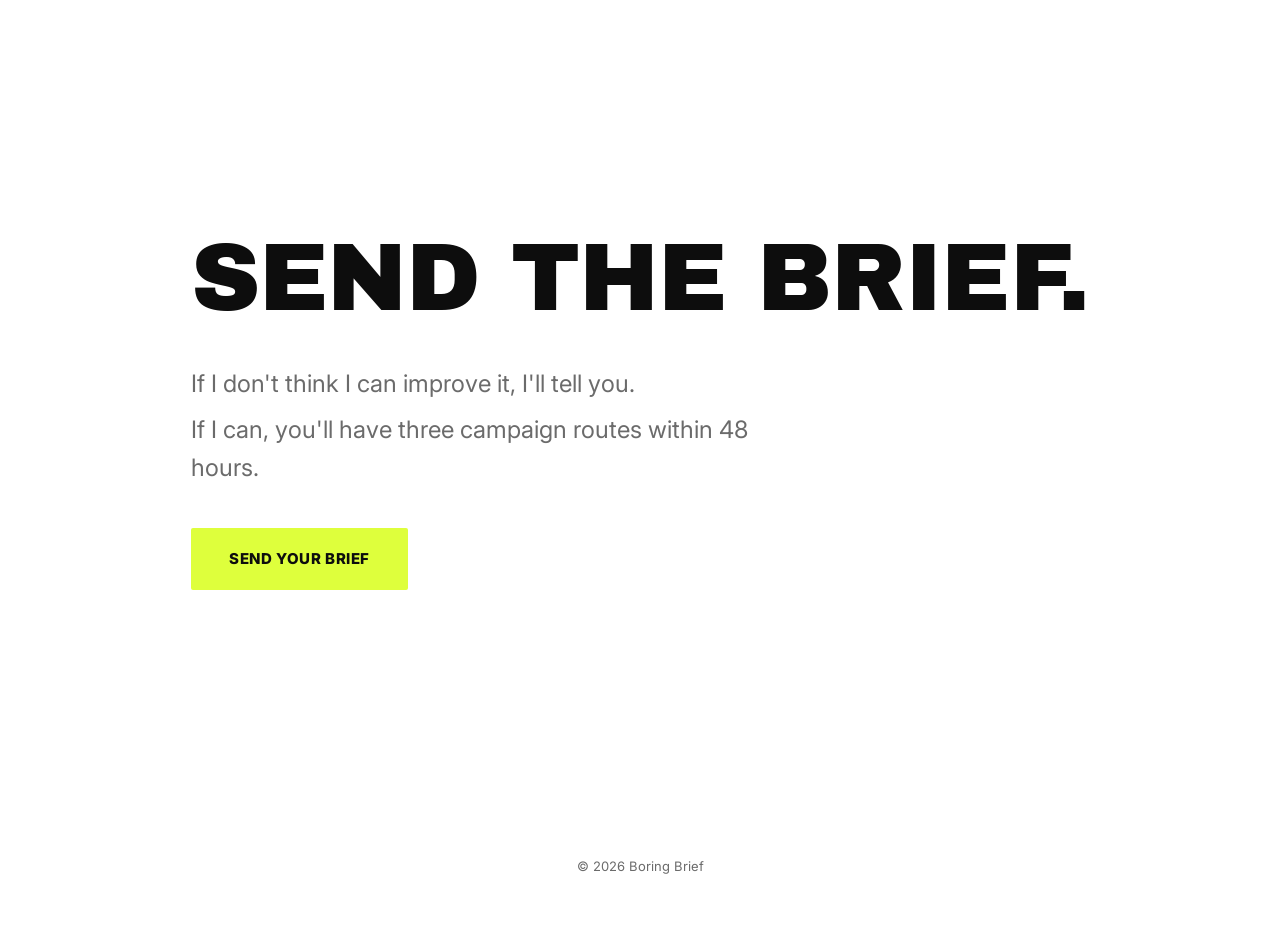
==== commit 38599b72: "Add files via upload" ====
--- a/index.html
+++ b/index.html
@@ -8,7 +8,7 @@
 <link rel="preconnect" href="https://fonts.googleapis.com">
 <link rel="preconnect" href="https://fonts.gstatic.com" crossorigin>
 <link href="https://fonts.googleapis.com/css2?family=Archivo+Black&family=Inter:wght@400;500;600;700;800&display=swap" rel="stylesheet">
-<link rel="stylesheet" href="styles.css?v=2026070803">
+<link rel="stylesheet" href="styles.css?v=2026070804">
 <noscript><style>.reveal{opacity:1!important;transform:none!important;}</style></noscript>
 </head>
 <body>
@@ -26,7 +26,7 @@
   <section class="scene hero-scene">
     <div class="wrap-wide">
       <h1 class="reveal">Turn ordinary briefs into extraordinary social campaigns.</h1>
-      <p class="hero-sub reveal" data-delay="1">48&#8209;hour creative interventions for agencies that know the strategy is right, but the client wants it to "be more shareable on social."</p>
+      <p class="hero-sub reveal" data-delay="1">48&#8209;hour creative interventions for agencies that know the strategy is right, but the client wants it to <em>"be more shareable on social."</em></p>
       <div class="hero-cta reveal" data-delay="2">
         <a href="request.html" class="btn">Send your brief</a>
       </div>
@@ -36,16 +36,17 @@
   <!-- 2. PHILOSOPHY -->
   <section class="scene philosophy-scene" id="philosophy">
     <div class="wrap-wide split-scene">
-      <h2 class="reveal split-heading">People don't<br>share adverts.</h2>
+      <h2 class="reveal split-heading">&ldquo;Can we make it more social?&rdquo;</h2>
       <div class="split-body">
         <div class="beat-lines">
-          <p class="beat reveal">They share stories.</p>
-          <p class="beat reveal">Every campaign launches into the same feed as football highlights, creators, memes and messages from friends.</p>
-          <p class="beat beat-pause reveal">That's what you're really competing with.</p>
-          <p class="beat beat-final reveal">Boring Brief helps agencies build ideas that earn attention before they buy it.</p>
+          <p class="beat beat-pause reveal">Silence.</p>
+          <p class="beat reveal">Because everyone knows what they mean.</p>
+          <p class="beat reveal">Nobody knows how to do it.</p>
+          <p class="beat reveal">That's where Boring Brief comes in.</p>
+          <p class="beat beat-final reveal">I turn ordinary campaigns into ideas people actually choose to share.</p>
         </div>
         <div class="hero-cta reveal">
-          <a href="request.html" class="btn btn-inverse">Send your brief</a>
+          <a href="request.html" class="btn btn-inverse">&rarr; Send your brief</a>
         </div>
       </div>
     </div>
@@ -272,6 +273,6 @@
   </div>
 </footer>
 
-<script src="scroll.js?v=2026070803"></script>
+<script src="scroll.js?v=2026070804"></script>
 </body>
 </html>
--- a/styles.css
+++ b/styles.css
@@ -138,8 +138,8 @@
 
 .btn {
   display: inline-block;
-  background: var(--ink);
-  color: #fff;
+  background: var(--accent);
+  color: var(--ink);
   text-decoration: none;
   font-weight: 800;
   text-transform: uppercase;
@@ -153,8 +153,8 @@
 }
 
 .btn:hover {
-  background: var(--accent);
-  color: var(--ink);
+  background: var(--ink);
+  color: #fff;
   transform: translateY(-2px);
 }
 
@@ -180,7 +180,7 @@
 }
 
 .hero-scene h1 {
-  font-size: clamp(48px, 10.5vw, 148px);
+  font-size: clamp(40px, 7.6vw, 104px);
   max-width: 18ch;
 }
 
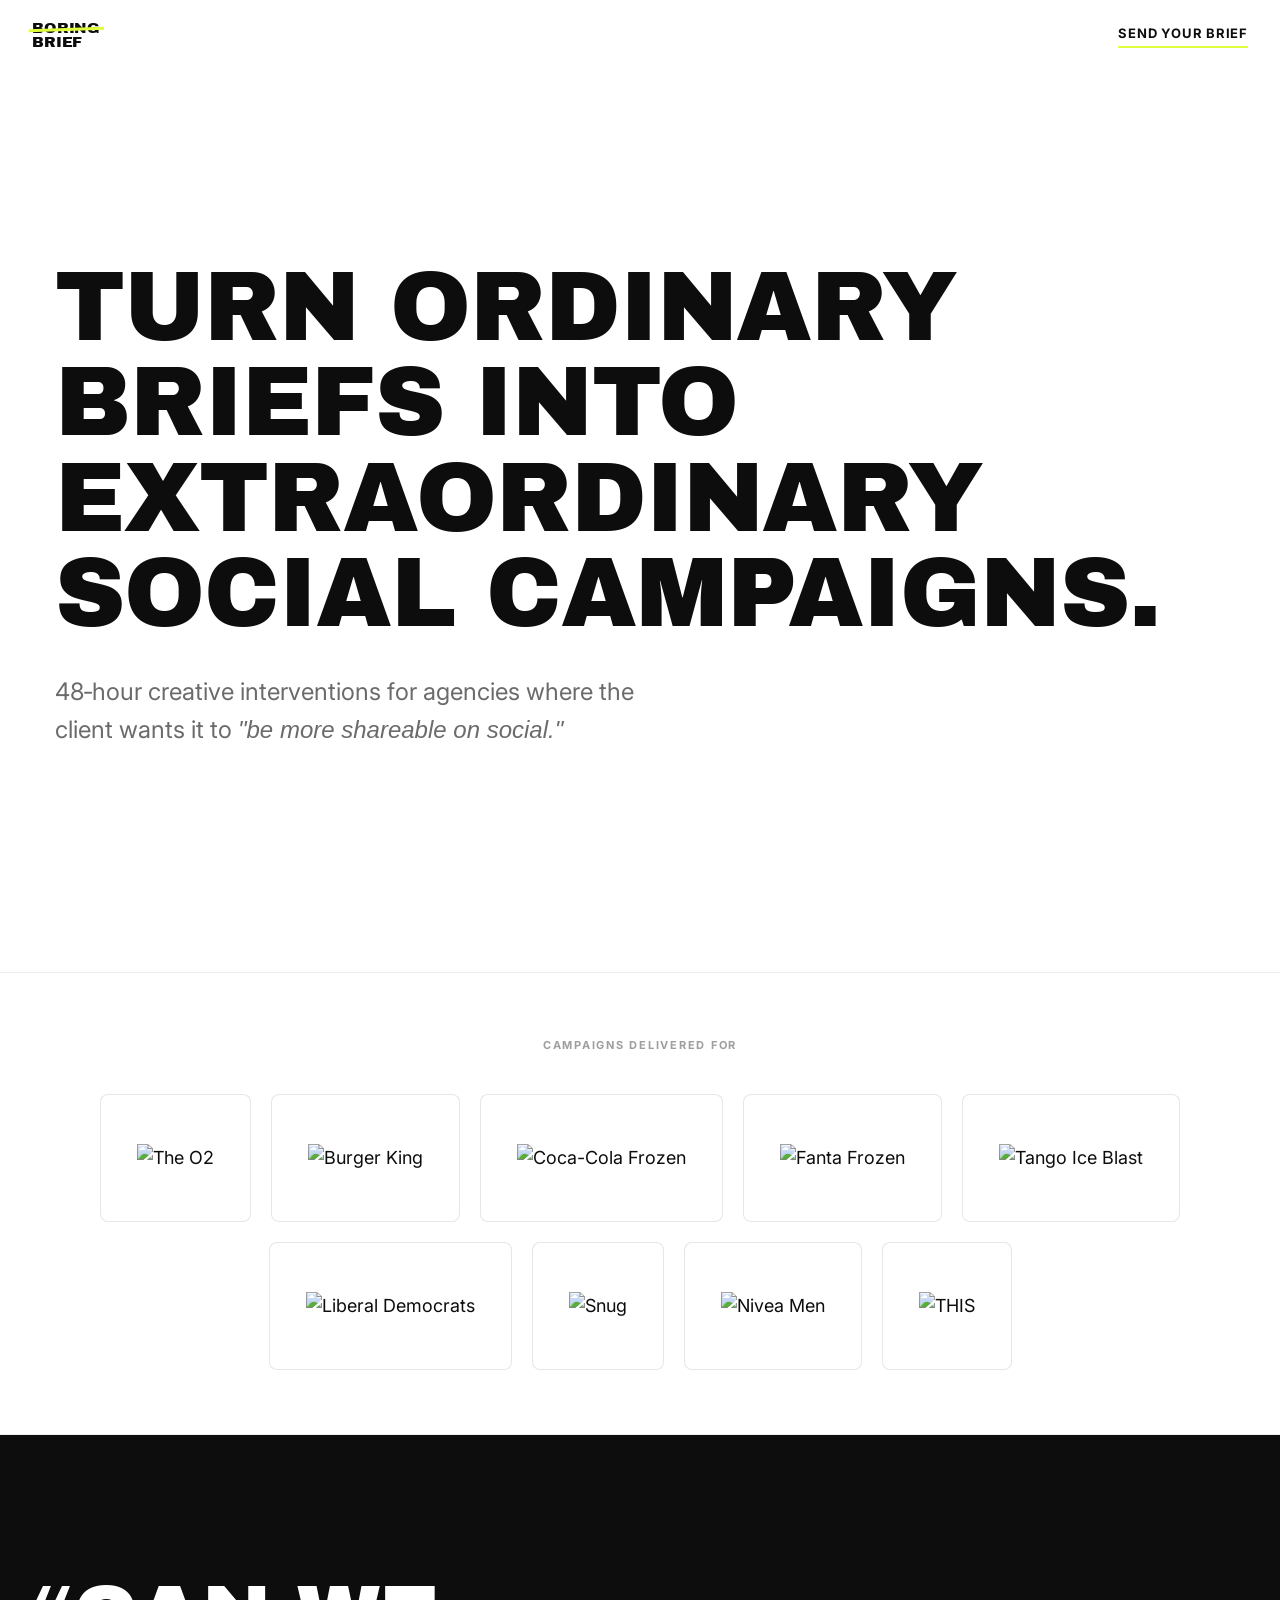
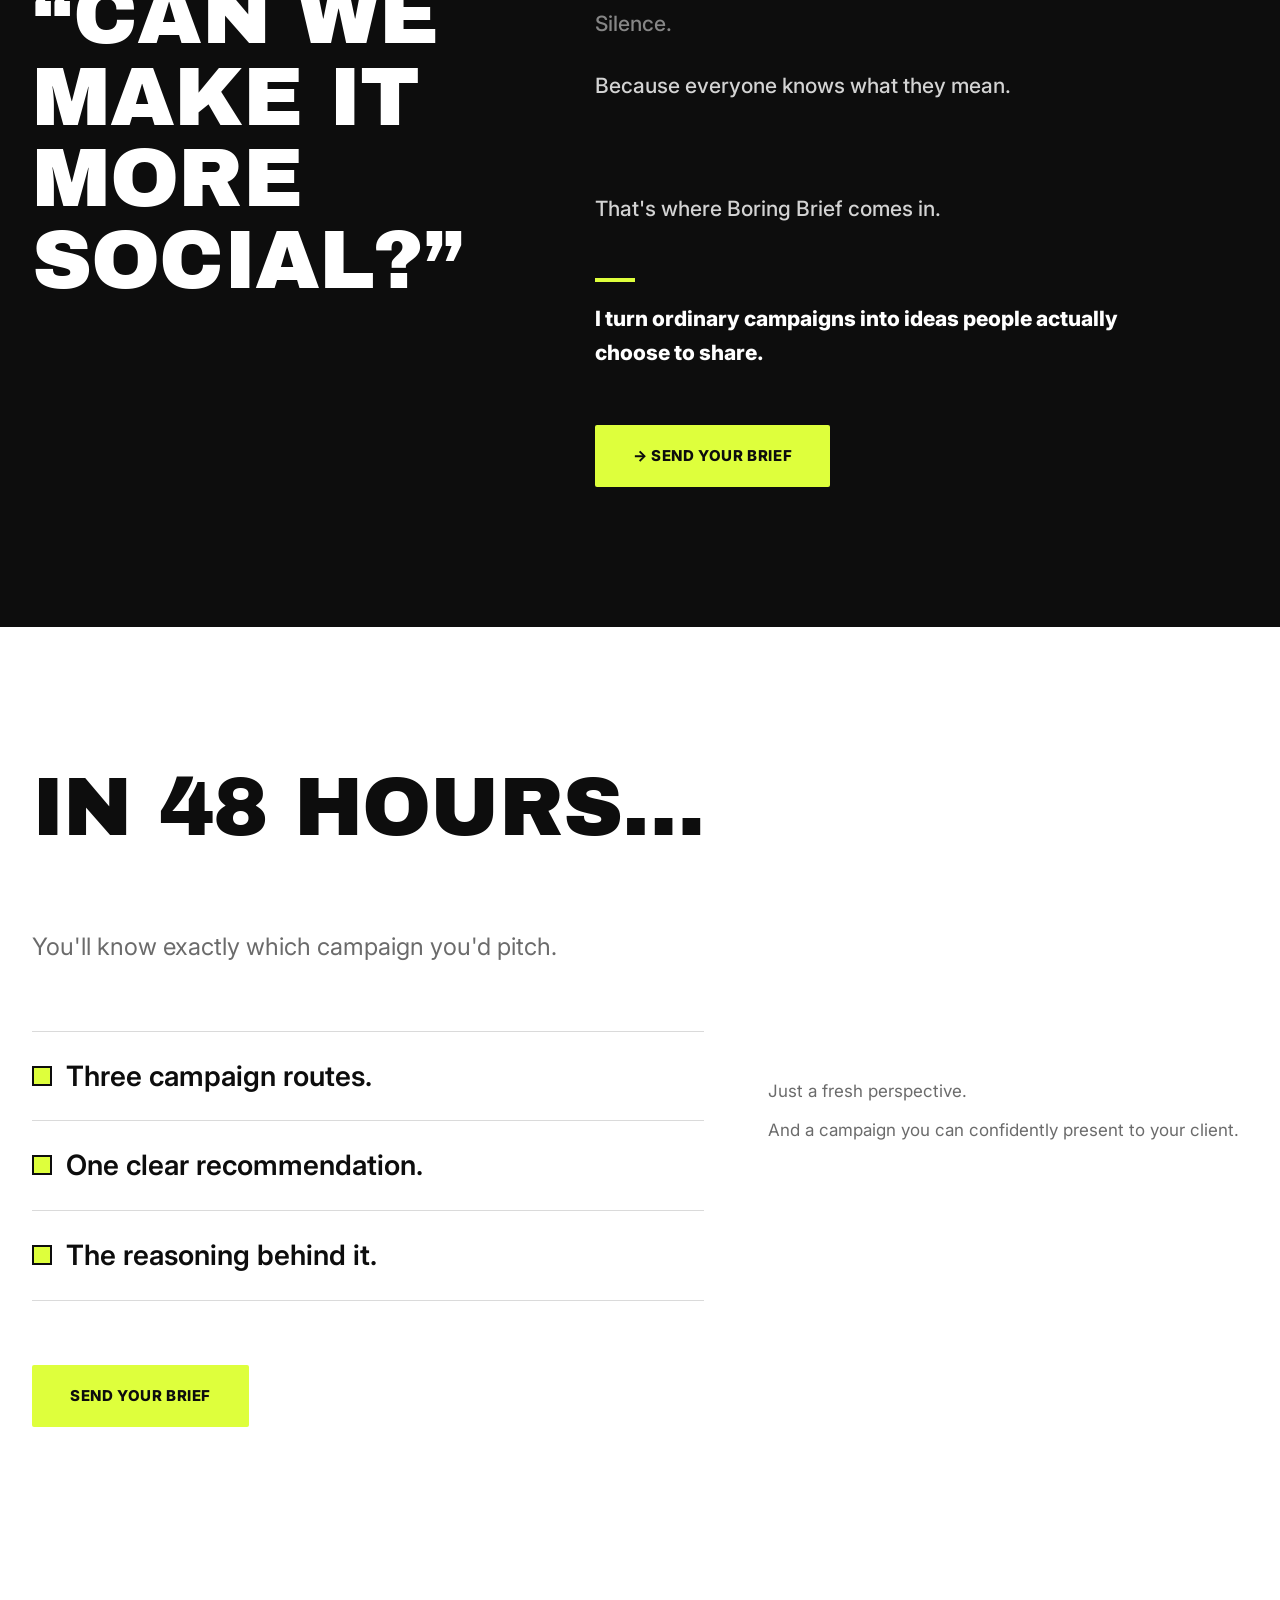
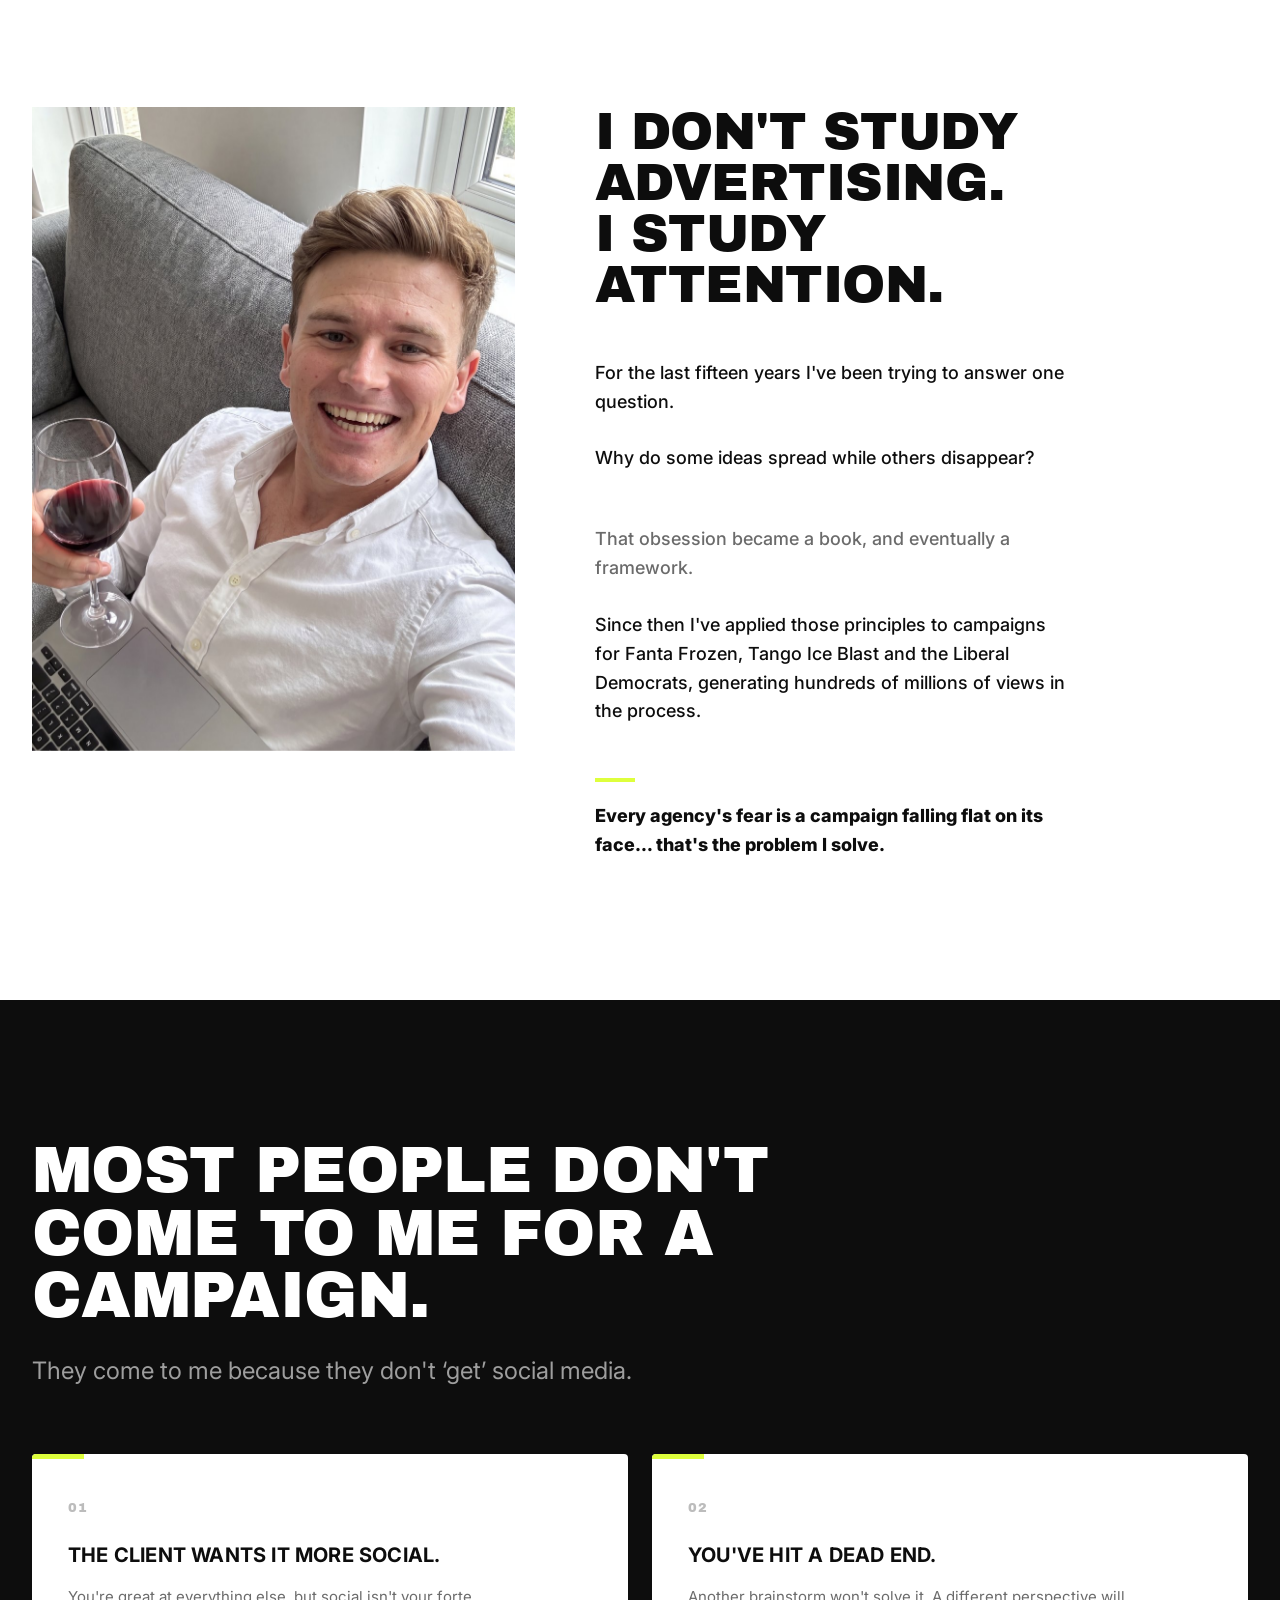
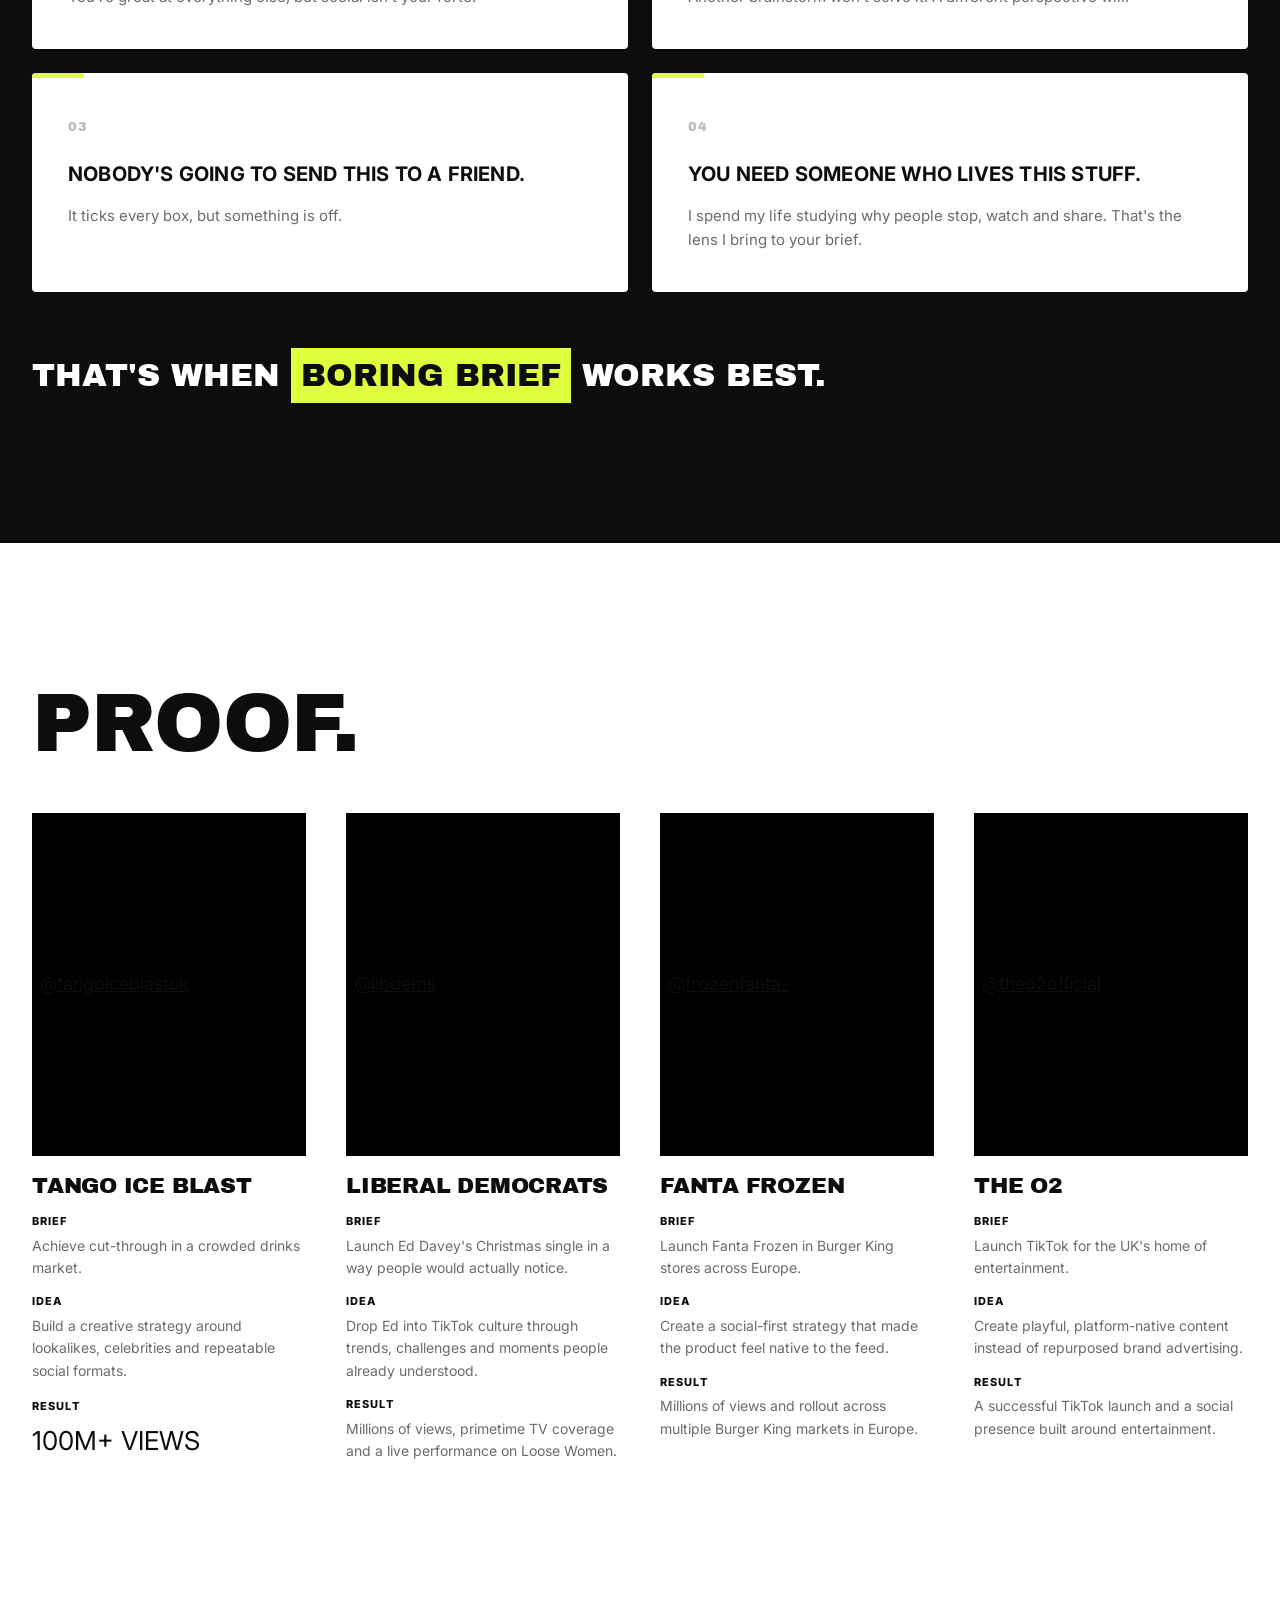
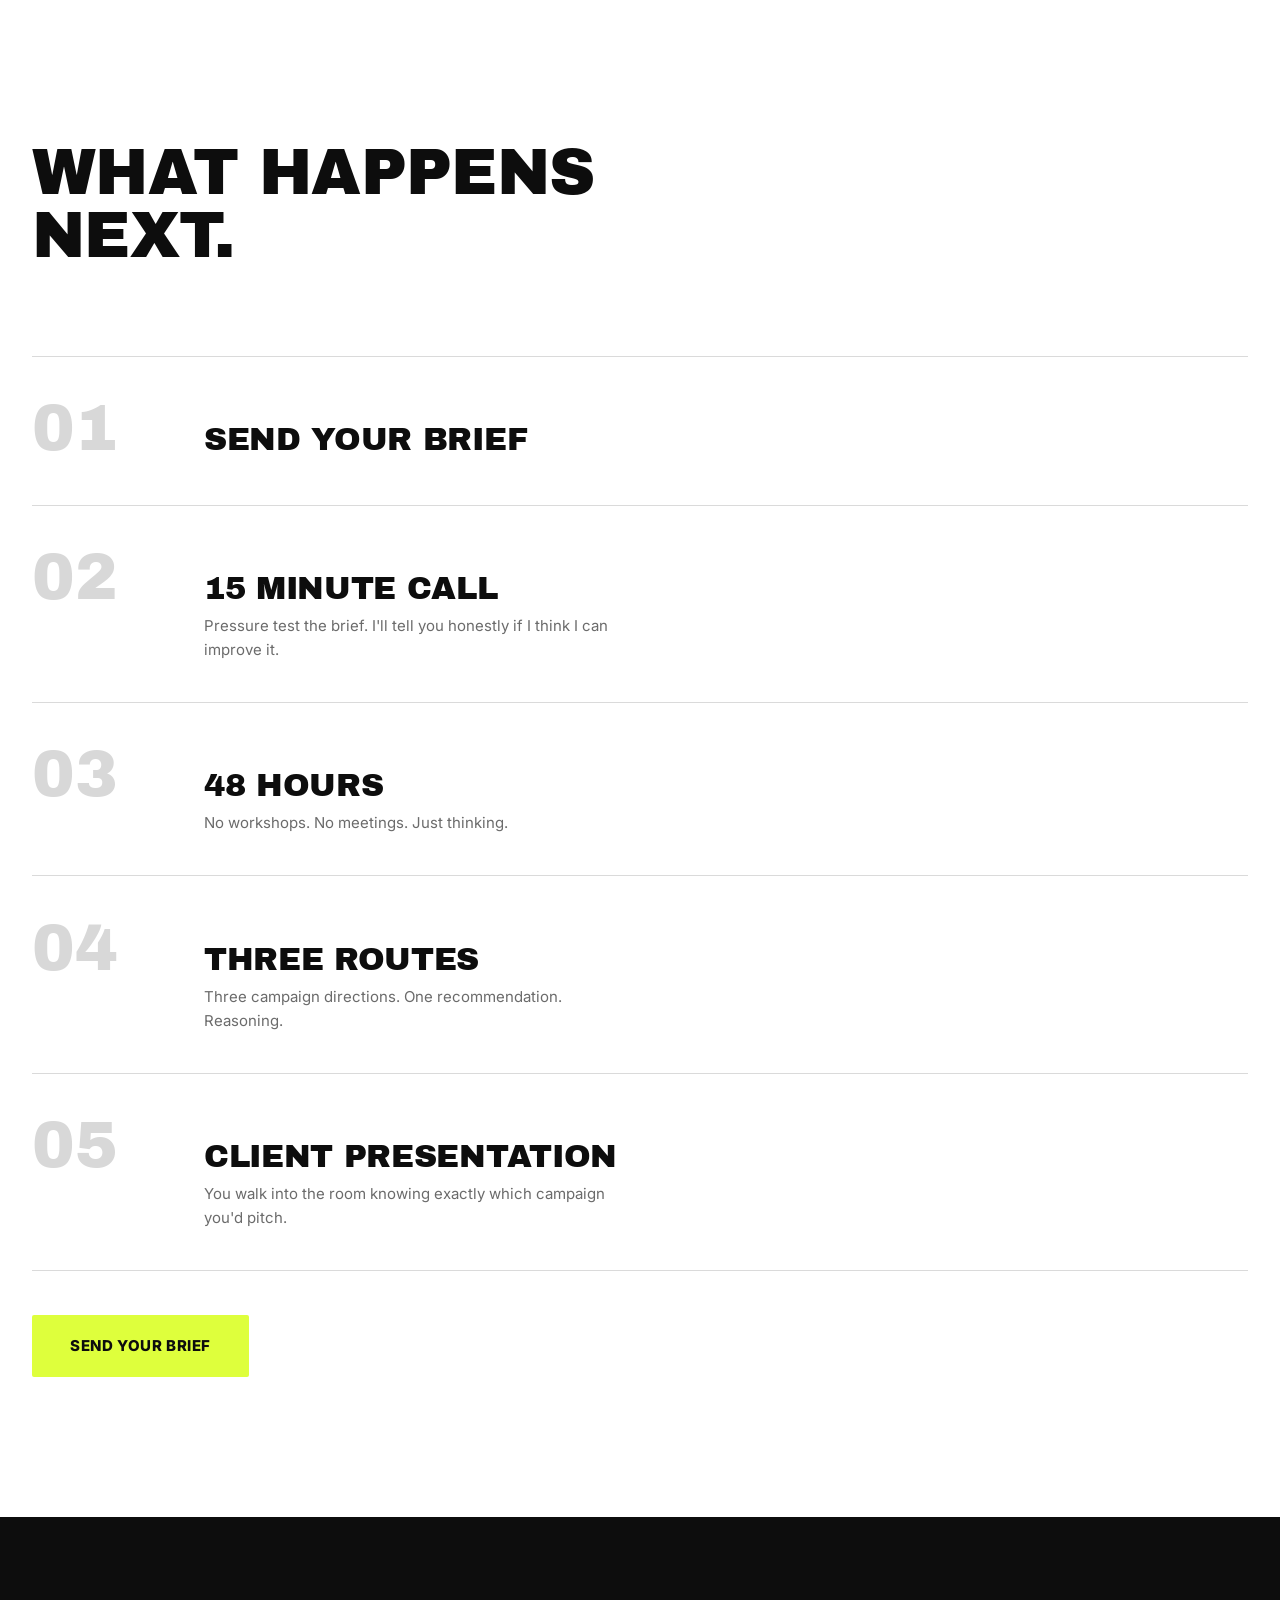
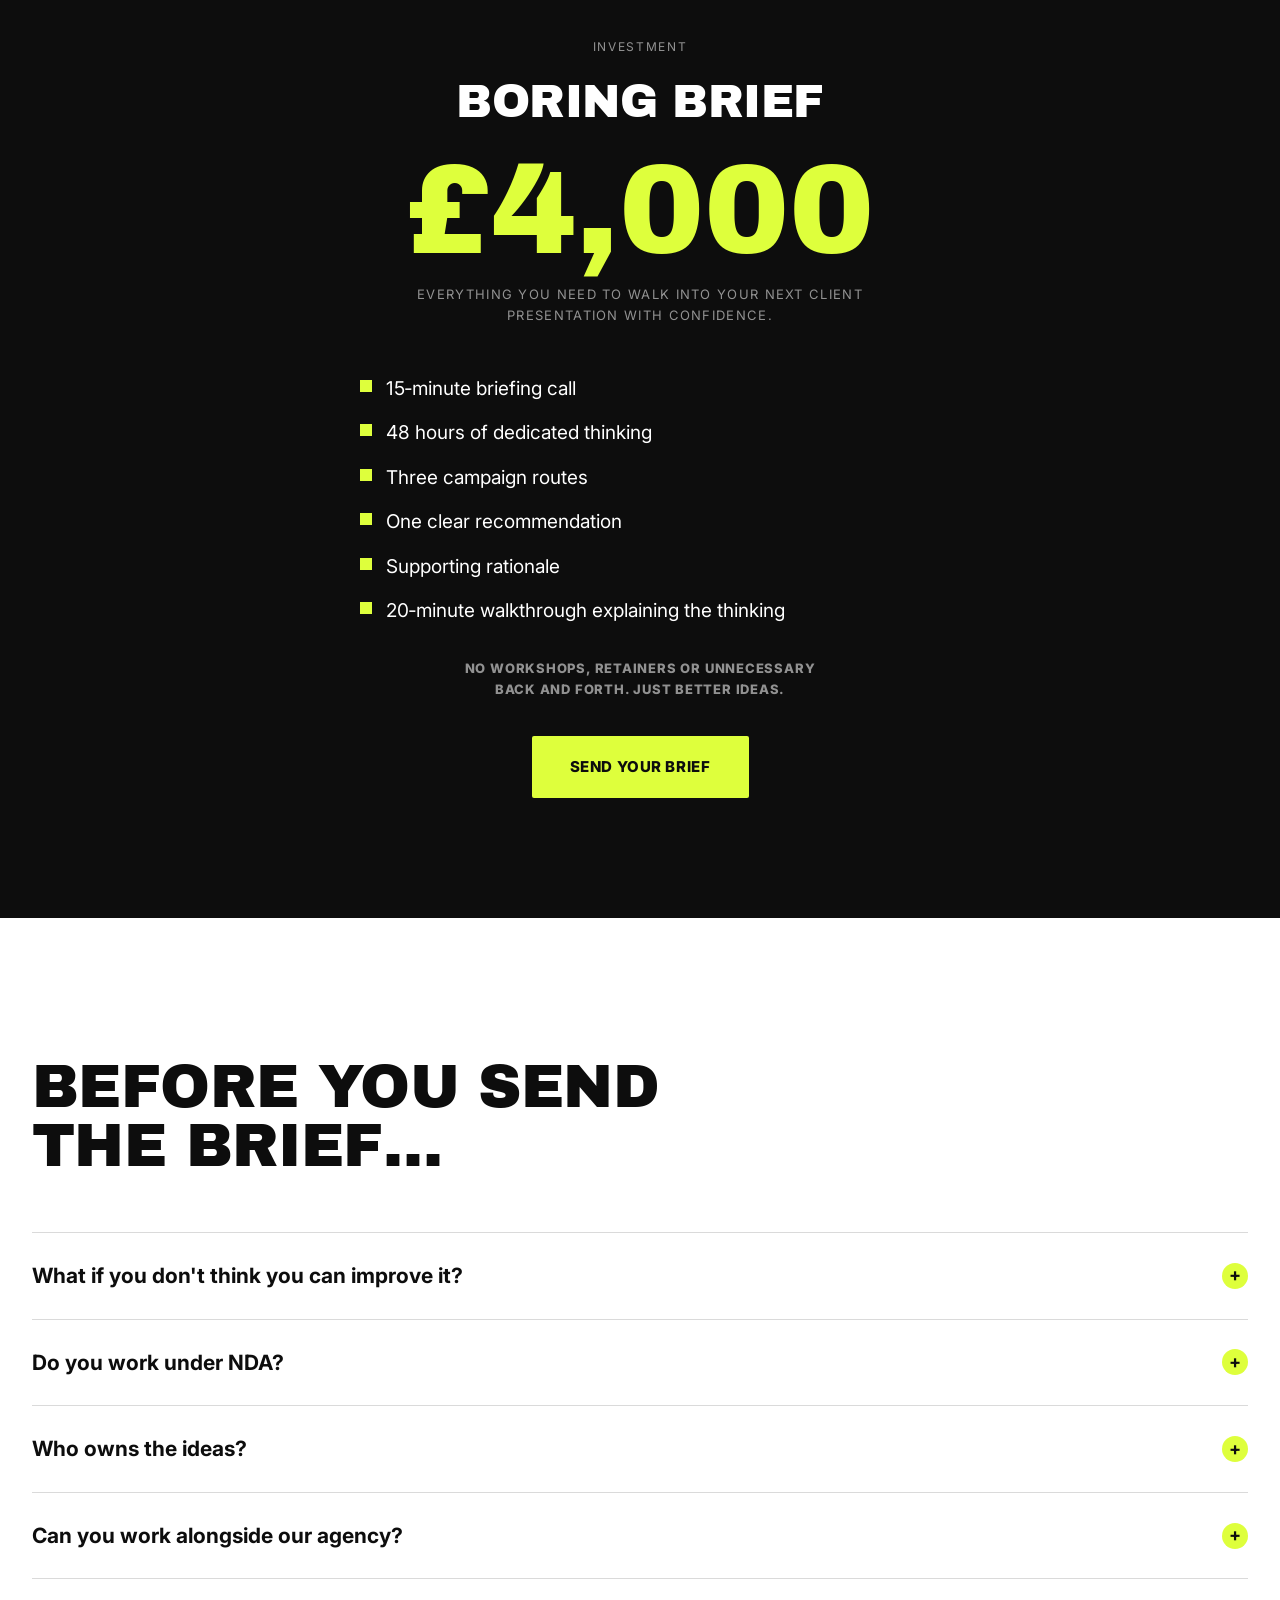
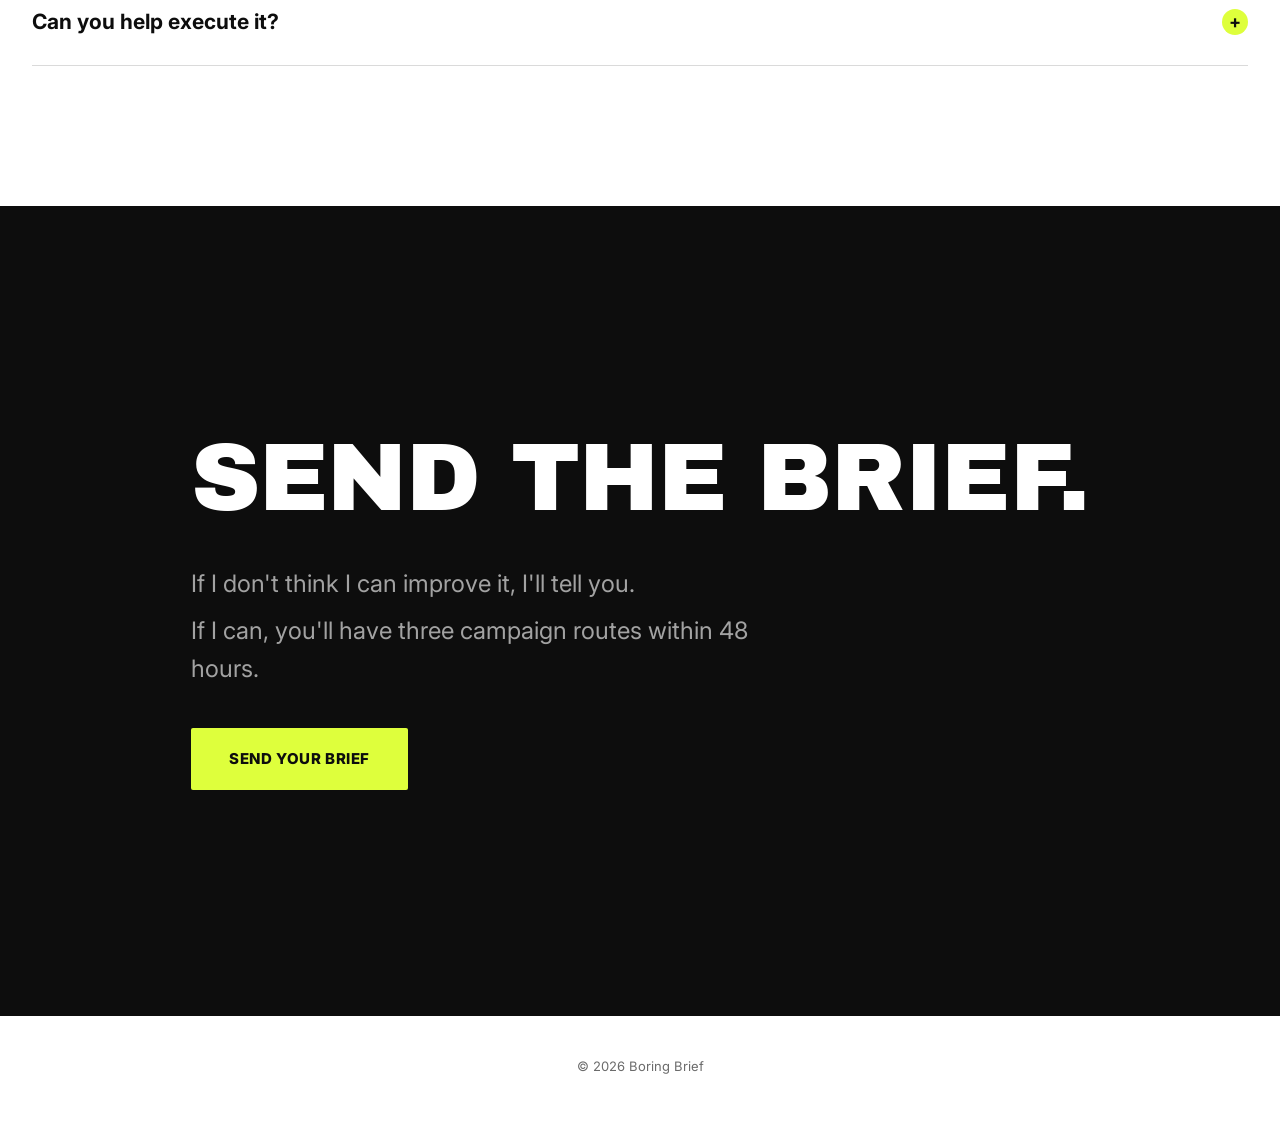
==== commit 97bbe54d: "Real client logos, TikTok embeds, portrait, and copy fixes" ====
--- a/index.html
+++ b/index.html
@@ -4,11 +4,11 @@
 <meta charset="UTF-8">
 <meta name="viewport" content="width=device-width, initial-scale=1">
 <title>Boring Brief — Turn ordinary briefs into extraordinary social campaigns.</title>
-<meta name="description" content="48-hour creative interventions for agencies that know the strategy is right, but the client wants it to 'be more shareable on social.'">
+<meta name="description" content="48-hour creative interventions for agencies where the client wants it to 'be more shareable on social.'">
 <link rel="preconnect" href="https://fonts.googleapis.com">
 <link rel="preconnect" href="https://fonts.gstatic.com" crossorigin>
 <link href="https://fonts.googleapis.com/css2?family=Archivo+Black&family=Inter:wght@400;500;600;700;800&display=swap" rel="stylesheet">
-<link rel="stylesheet" href="styles.css?v=2026070804">
+<link rel="stylesheet" href="styles.css?v=2026070810">
 <noscript><style>.reveal{opacity:1!important;transform:none!important;}</style></noscript>
 </head>
 <body>
@@ -26,9 +26,27 @@
   <section class="scene hero-scene">
     <div class="wrap-wide">
       <h1 class="reveal">Turn ordinary briefs into extraordinary social campaigns.</h1>
-      <p class="hero-sub reveal" data-delay="1">48&#8209;hour creative interventions for agencies that know the strategy is right, but the client wants it to <em>"be more shareable on social."</em></p>
+      <p class="hero-sub reveal" data-delay="1">48&#8209;hour creative interventions for agencies where the client wants it to <em>"be more shareable on social."</em></p>
       <div class="hero-cta reveal" data-delay="2">
         <a href="request.html" class="btn">Send your brief</a>
+      </div>
+    </div>
+  </section>
+
+  <!-- CLIENT BANNER -->
+  <section class="client-banner">
+    <div class="wrap-wide">
+      <p class="client-banner-label reveal">Campaigns delivered for</p>
+      <div class="client-logos reveal">
+        <div class="client-logo-chip"><img src="https://static.showit.co/1200/sia9Fh_NSlGIngHgQvVy8w/shared/the_o2.png" alt="The O2" loading="lazy"></div>
+        <div class="client-logo-chip"><img src="https://static.showit.co/1200/_9y5A3X5St-7GBR4xhZlZg/shared/burger_king.png" alt="Burger King" loading="lazy"></div>
+        <div class="client-logo-chip"><img src="https://static.showit.co/1200/UoUDOlEiRju3q9Uzd2evjQ/shared/coca_cola_frozen.png" alt="Coca-Cola Frozen" loading="lazy"></div>
+        <div class="client-logo-chip"><img src="https://static.showit.co/1200/DwDztekZSOqB72j7WlhKeQ/shared/fanta_frozen.png" alt="Fanta Frozen" loading="lazy"></div>
+        <div class="client-logo-chip"><img src="https://static.showit.co/1200/BDYBDOFjSaSKGGe5C8Updw/shared/tango_ice_blast.png" alt="Tango Ice Blast" loading="lazy"></div>
+        <div class="client-logo-chip"><img src="https://static.showit.co/1200/NvBaOhTQSJ6fl0U3JnEROw/266067/liberal_democrats_uk_-logo_wine.png" alt="Liberal Democrats" loading="lazy"></div>
+        <div class="client-logo-chip"><img src="https://static.showit.co/1200/60SpXfWvTnC7OoKoUd0yhA/shared/snug.png" alt="Snug" loading="lazy"></div>
+        <div class="client-logo-chip"><img src="https://static.showit.co/1200/LxNr5kywQouCJgvPYKnGHg/shared/nivea_men.png" alt="Nivea Men" loading="lazy"></div>
+        <div class="client-logo-chip"><img src="https://static.showit.co/1200/9dZQa2tkS0G7U9pZad8Mng/shared/this.png" alt="THIS" loading="lazy"></div>
       </div>
     </div>
   </section>
@@ -41,7 +59,7 @@
         <div class="beat-lines">
           <p class="beat beat-pause reveal">Silence.</p>
           <p class="beat reveal">Because everyone knows what they mean.</p>
-          <p class="beat reveal">Nobody knows how to do it.</p>
+          <p class="beat reveal">Nobody quite knows how to do it.</p>
           <p class="beat reveal">That's where Boring Brief comes in.</p>
           <p class="beat beat-final reveal">I turn ordinary campaigns into ideas people actually choose to share.</p>
         </div>
@@ -64,8 +82,7 @@
           <li class="reveal">The reasoning behind it.</li>
         </ul>
         <div class="offer-close">
-          <p class="reveal">No more overthinking.</p>
-          <p class="reveal">No more hoping inspiration turns up.</p>
+          <p class="reveal">No more overthinking or algorithm gambling.</p>
           <p class="reveal">Just a fresh perspective.</p>
           <p class="reveal">And a campaign you can confidently present to your client.</p>
         </div>
@@ -79,13 +96,16 @@
   <!-- 4. AUTHORITY -->
   <section class="scene authority-scene" id="authority">
     <div class="wrap-wide split-scene">
-      <h2 class="reveal split-heading">I don't study advertising.<br>I study attention.</h2>
-      <div class="beat-lines authority-lines">
-        <p class="beat reveal">For the last fifteen years I've been trying to answer one question.</p>
-        <p class="beat reveal">Why do some ideas spread while others disappear?</p>
-        <p class="beat beat-pause reveal">That obsession became a book, and eventually a framework.</p>
-        <p class="beat reveal">Since then I've applied those principles to campaigns for Coca&#8209;Cola, The O2 and the Liberal Democrats, generating hundreds of millions of views in the process.</p>
-        <p class="beat beat-final reveal">Every campaign faces the same challenge. Not reaching people. Giving them a reason to care, that's the problem I solve.</p>
+      <img class="authority-media reveal" src="authority-portrait.jpg" alt="Founder of Boring Brief" loading="lazy">
+      <div class="split-body">
+        <h2 class="reveal authority-heading">I don't study advertising.<br>I study attention.</h2>
+        <div class="beat-lines authority-lines">
+          <p class="beat reveal">For the last fifteen years I've been trying to answer one question.</p>
+          <p class="beat reveal">Why do some ideas spread while others disappear?</p>
+          <p class="beat beat-pause reveal">That obsession became a book, and eventually a framework.</p>
+          <p class="beat reveal">Since then I've applied those principles to campaigns for Fanta Frozen, Tango Ice Blast and the Liberal Democrats, generating hundreds of millions of views in the process.</p>
+          <p class="beat beat-final reveal">Every agency's fear is a campaign falling flat on its face&hellip; that's the problem I solve.</p>
+        </div>
       </div>
     </div>
   </section>
@@ -94,112 +114,147 @@
   <section class="scene triggers-scene" id="triggers">
     <div class="wrap-wide">
       <h2 class="reveal">Most people don't come to me for a campaign.</h2>
-      <p class="offer-sub reveal">They come to me because something doesn't feel right.</p>
+      <p class="offer-sub reveal">They come to me because they don't &lsquo;get&rsquo; social media.</p>
       <div class="trigger-grid">
         <div class="trigger-card reveal">
-          <p class="trigger-quote">The client says&hellip; "Can we make it more social?"</p>
-          <p class="trigger-body">Your team's great at strategy. Great at execution. But social-first ideas are a different discipline.</p>
+          <span class="trigger-index">01</span>
+          <p class="trigger-quote">The client wants it more social.</p>
+          <p class="trigger-body">You're great at everything else, but social isn't your forte.</p>
         </div>
         <div class="trigger-card reveal">
-          <p class="trigger-quote">The strategy's finished&hellip; but nobody's excited.</p>
-          <p class="trigger-body">Everything makes sense. Nothing feels memorable.</p>
+          <span class="trigger-index">02</span>
+          <p class="trigger-quote">You've hit a dead end.</p>
+          <p class="trigger-body">Another brainstorm won't solve it. A different perspective will.</p>
         </div>
         <div class="trigger-card reveal">
-          <p class="trigger-quote">The campaign's good&hellip; but it doesn't feel like something people would actually share.</p>
+          <span class="trigger-index">03</span>
+          <p class="trigger-quote">Nobody's going to send this to a friend.</p>
+          <p class="trigger-body">It ticks every box, but something is off.</p>
         </div>
         <div class="trigger-card reveal">
-          <p class="trigger-quote">You've had three brainstorms&hellip; and somehow the fourth idea sounds exactly like the first.</p>
-        </div>
-      </div>
-      <p class="trigger-bottom reveal">That's when Boring Brief works best.</p>
+          <span class="trigger-index">04</span>
+          <p class="trigger-quote">You need someone who lives this stuff.</p>
+          <p class="trigger-body">I spend my life studying why people stop, watch and share. That's the lens I bring to your brief.</p>
+        </div>
+      </div>
+      <p class="trigger-bottom reveal">That's when <span class="trigger-highlight">Boring Brief</span> works best.</p>
     </div>
   </section>
 
   <!-- 6. PROOF -->
-  <section class="scene work-scene" id="proof">
+  <section class="scene proof-scene" id="proof">
     <div class="wrap-wide">
       <h2 class="reveal">Proof.</h2>
-    </div>
-
-    <article class="case-panel case-panel-dark reveal">
-      <div class="wrap-wide case-inner">
-        <h3 class="case-name">Tango Ice Blast</h3>
-        <div class="case-beats">
-          <p><span>Challenge</span> A seasonal drink launch that needed to break through a crowded social feed, not just a shelf.</p>
-          <p><span>Thinking</span> Rather than another product ad, the campaign was built around a moment people would actually want to film and share themselves, giving the brand a reason to exist in the feed beyond a logo.</p>
-          <p class="case-stat"><span>Outcome</span> 50M+ Views</p>
-        </div>
-      </div>
-    </article>
-
-    <article class="case-panel reveal">
-      <div class="wrap-wide case-inner">
-        <h3 class="case-name">Coca&#8209;Cola</h3>
-        <div class="case-beats">
-          <p><span>Challenge</span> A global brand competing for attention against friends, footballers and memes in the same feed.</p>
-          <p><span>Thinking</span> Instead of paid reach, the campaign turned fan behaviour into the idea itself, building a route around what people were already doing rather than what the brand wanted to say.</p>
-          <p><span>Outcome</span> A route the client took straight into production.</p>
-        </div>
-      </div>
-    </article>
-
-    <article class="case-panel case-panel-dark reveal">
-      <div class="wrap-wide case-inner">
-        <h3 class="case-name">The O2</h3>
-        <div class="case-beats">
-          <p><span>Challenge</span> A brand with huge reach, but a campaign that needed a genuine reason to be talked about.</p>
-          <p><span>Thinking</span> The idea was built around what audiences already cared about, then engineered to travel on its own rather than rely on media spend to carry it.</p>
-          <p><span>Outcome</span> A direction the team presented with confidence.</p>
-        </div>
-      </div>
-    </article>
-
-    <article class="case-panel reveal">
-      <div class="wrap-wide case-inner">
-        <h3 class="case-name">Liberal Democrats</h3>
-        <div class="case-beats">
-          <p><span>Challenge</span> A national campaign that needed to cut through the noise.</p>
-          <p><span>Thinking</span> Concepts were built around what people were already talking about, not what the party wanted to announce.</p>
-          <p><span>Outcome</span> A direction with a clear point of view.</p>
-        </div>
-      </div>
-    </article>
+      <div class="proof-grid">
+        <article class="proof-item reveal">
+          <div class="proof-media proof-media--embed">
+            <blockquote class="tiktok-embed" cite="https://www.tiktok.com/@tangoiceblastuk/video/7125425469607988485" data-video-id="7125425469607988485" style="max-width: 100%; min-width: 258px;">
+              <section>
+                <a target="_blank" title="@tangoiceblastuk" href="https://www.tiktok.com/@tangoiceblastuk?refer=embed">@tangoiceblastuk</a>
+              </section>
+            </blockquote>
+          </div>
+          <h3 class="proof-name">Tango Ice Blast</h3>
+          <div class="proof-beats">
+            <p><span>Brief</span> Achieve cut-through in a crowded drinks market.</p>
+            <p><span>Idea</span> Build a creative strategy around lookalikes, celebrities and repeatable social formats.</p>
+            <p class="proof-stat"><span>Result</span> 100M+ Views</p>
+          </div>
+        </article>
+
+        <article class="proof-item reveal">
+          <div class="proof-media proof-media--embed">
+            <blockquote class="tiktok-embed" cite="https://www.tiktok.com/@libdems/video/7440161156452404512" data-video-id="7440161156452404512" style="max-width: 100%; min-width: 258px;">
+              <section>
+                <a target="_blank" title="@libdems" href="https://www.tiktok.com/@libdems?refer=embed">@libdems</a>
+              </section>
+            </blockquote>
+          </div>
+          <h3 class="proof-name">Liberal Democrats</h3>
+          <div class="proof-beats">
+            <p><span>Brief</span> Launch Ed Davey's Christmas single in a way people would actually notice.</p>
+            <p><span>Idea</span> Drop Ed into TikTok culture through trends, challenges and moments people already understood.</p>
+            <p><span>Result</span> Millions of views, primetime TV coverage and a live performance on Loose Women.</p>
+          </div>
+        </article>
+
+        <article class="proof-item reveal">
+          <div class="proof-media proof-media--embed">
+            <blockquote class="tiktok-embed" cite="https://www.tiktok.com/@frozenfanta_/video/7382150114615233825" data-video-id="7382150114615233825" style="max-width: 100%; min-width: 258px;">
+              <section>
+                <a target="_blank" title="@frozenfanta_" href="https://www.tiktok.com/@frozenfanta_?refer=embed">@frozenfanta_</a>
+              </section>
+            </blockquote>
+          </div>
+          <h3 class="proof-name">Fanta Frozen</h3>
+          <div class="proof-beats">
+            <p><span>Brief</span> Launch Fanta Frozen in Burger King stores across Europe.</p>
+            <p><span>Idea</span> Create a social-first strategy that made the product feel native to the feed.</p>
+            <p><span>Result</span> Millions of views and rollout across multiple Burger King markets in Europe.</p>
+          </div>
+        </article>
+
+        <article class="proof-item reveal">
+          <div class="proof-media proof-media--embed">
+            <blockquote class="tiktok-embed" cite="https://www.tiktok.com/@theo2official/video/7079133696351030533" data-video-id="7079133696351030533" style="max-width: 100%; min-width: 258px;">
+              <section>
+                <a target="_blank" title="@theo2official" href="https://www.tiktok.com/@theo2official?refer=embed">@theo2official</a>
+              </section>
+            </blockquote>
+          </div>
+          <h3 class="proof-name">The O2</h3>
+          <div class="proof-beats">
+            <p><span>Brief</span> Launch TikTok for the UK's home of entertainment.</p>
+            <p><span>Idea</span> Create playful, platform-native content instead of repurposed brand advertising.</p>
+            <p><span>Result</span> A successful TikTok launch and a social presence built around entertainment.</p>
+          </div>
+        </article>
+      </div>
+    </div>
   </section>
 
   <!-- 7. PROCESS -->
   <section class="scene process-scene" id="process">
     <div class="wrap-wide">
       <h2 class="reveal">What happens next.</h2>
-      <div class="timeline">
-        <div class="timeline-step reveal">
-          <span class="timeline-word">Send your brief</span>
-        </div>
-        <span class="timeline-arrow" aria-hidden="true">&rarr;</span>
-        <div class="timeline-step reveal">
-          <span class="timeline-word">15 minute call</span>
-          <span class="timeline-detail">Pressure test the brief. I'll tell you honestly if I think I can improve it.</span>
-        </div>
-        <span class="timeline-arrow" aria-hidden="true">&rarr;</span>
-        <div class="timeline-step reveal">
-          <span class="timeline-word">48 hours</span>
-          <span class="timeline-detail">No workshops. No meetings. Just thinking.</span>
-        </div>
-        <span class="timeline-arrow" aria-hidden="true">&rarr;</span>
-        <div class="timeline-step reveal">
-          <span class="timeline-word">Three routes</span>
-          <span class="timeline-detail">Three campaign directions. One recommendation. Reasoning.</span>
-        </div>
-        <span class="timeline-arrow" aria-hidden="true">&rarr;</span>
-        <div class="timeline-step reveal">
-          <span class="timeline-word">Client presentation</span>
-          <span class="timeline-detail">You walk into the room knowing exactly which campaign you'd pitch.</span>
-        </div>
-      </div>
-      <div class="process-close reveal">
-        <p>No retainers.</p>
-        <p>No endless revisions.</p>
-        <p>No unnecessary process.</p>
-        <p>Just better thinking.</p>
+      <div class="process-list">
+        <div class="process-step reveal">
+          <span class="process-number">01</span>
+          <div class="process-body">
+            <h3 class="process-word">Send your brief</h3>
+          </div>
+        </div>
+        <div class="process-step reveal">
+          <span class="process-number">02</span>
+          <div class="process-body">
+            <h3 class="process-word">15 minute call</h3>
+            <p class="process-detail">Pressure test the brief. I'll tell you honestly if I think I can improve it.</p>
+          </div>
+        </div>
+        <div class="process-step reveal">
+          <span class="process-number">03</span>
+          <div class="process-body">
+            <h3 class="process-word">48 hours</h3>
+            <p class="process-detail">No workshops. No meetings. Just thinking.</p>
+          </div>
+        </div>
+        <div class="process-step reveal">
+          <span class="process-number">04</span>
+          <div class="process-body">
+            <h3 class="process-word">Three routes</h3>
+            <p class="process-detail">Three campaign directions. One recommendation. Reasoning.</p>
+          </div>
+        </div>
+        <div class="process-step reveal">
+          <span class="process-number">05</span>
+          <div class="process-body">
+            <h3 class="process-word">Client presentation</h3>
+            <p class="process-detail">You walk into the room knowing exactly which campaign you'd pitch.</p>
+          </div>
+        </div>
+      </div>
+      <div class="hero-cta reveal">
+        <a href="request.html" class="btn">Send your brief</a>
       </div>
     </div>
   </section>
@@ -219,7 +274,7 @@
         <li>Supporting rationale</li>
         <li>20&#8209;minute walkthrough explaining the thinking</li>
       </ul>
-      <p class="product-done">No workshops. No retainers. No unnecessary process. Just better ideas.</p>
+      <p class="product-done">No workshops, retainers or unnecessary back and forth. Just better ideas.</p>
       <a href="request.html" class="btn btn-inverse">Send your brief</a>
     </div>
   </section>
@@ -273,6 +328,7 @@
   </div>
 </footer>
 
-<script src="scroll.js?v=2026070804"></script>
+<script async src="https://www.tiktok.com/embed.js"></script>
+<script src="scroll.js?v=2026070810"></script>
 </body>
 </html>
--- a/styles.css
+++ b/styles.css
@@ -206,6 +206,54 @@
   color: var(--muted);
 }
 
+/* CLIENT BANNER */
+
+.client-banner {
+  background: #fff;
+  border-top: 1px solid rgba(13, 13, 13, 0.08);
+  border-bottom: 1px solid rgba(13, 13, 13, 0.08);
+  padding: 64px 0;
+}
+
+.client-banner-label {
+  font-family: "Inter", sans-serif;
+  font-size: 11px;
+  font-weight: 700;
+  letter-spacing: 0.16em;
+  text-transform: uppercase;
+  color: rgba(13, 13, 13, 0.4);
+  text-align: center;
+  margin-bottom: 40px;
+}
+
+.client-logos {
+  display: flex;
+  flex-wrap: wrap;
+  align-items: center;
+  justify-content: center;
+  gap: 20px;
+}
+
+.client-logo-chip {
+  background: #fff;
+  border: 1px solid rgba(13, 13, 13, 0.1);
+  border-radius: 8px;
+  padding: 22px 36px;
+  height: 128px;
+  display: flex;
+  align-items: center;
+  justify-content: center;
+}
+
+.client-logo-chip img {
+  max-height: 76px;
+  max-width: 220px;
+  width: auto;
+  height: auto;
+  object-fit: contain;
+  display: block;
+}
+
 /* SCENE 2 — PROBLEM */
 
 .problem-scene h2 {
@@ -240,12 +288,11 @@
 
 .beat-final::before {
   content: "";
-  display: inline-block;
+  display: block;
   width: 40px;
   height: 4px;
   background: var(--accent);
   margin-bottom: 20px;
-  vertical-align: top;
 }
 
 /* PHILOSOPHY (dark) */
@@ -261,6 +308,8 @@
 
 .philosophy-scene .beat {
   color: rgba(255, 255, 255, 0.82);
+  font-size: clamp(17px, 1.7vw, 21px);
+  max-width: 42ch;
 }
 
 .philosophy-scene .beat-pause {
@@ -300,6 +349,40 @@
   padding-top: 8px;
 }
 
+/* Reusable image/video placeholder — swap for real assets later */
+
+.media-placeholder {
+  background: var(--card, #f4f4f0);
+  border: 1px solid rgba(13, 13, 13, 0.12);
+  aspect-ratio: 4 / 5;
+  display: flex;
+  align-items: center;
+  justify-content: center;
+  width: 100%;
+}
+
+.media-placeholder::after {
+  content: "IMAGE";
+  font-family: "Inter", sans-serif;
+  font-size: 11px;
+  font-weight: 700;
+  letter-spacing: 0.14em;
+  color: rgba(13, 13, 13, 0.32);
+}
+
+.media-placeholder--video::after {
+  content: "VIDEO";
+}
+
+.media-placeholder--dark {
+  background: rgba(255, 255, 255, 0.06);
+  border-color: rgba(255, 255, 255, 0.16);
+}
+
+.media-placeholder--dark::after {
+  color: rgba(255, 255, 255, 0.35);
+}
+
 /* SCENE 3 — RECOGNITION */
 
 .offer-sub {
@@ -326,18 +409,14 @@
 
 .recognition-scene .hero-cta {
   margin-top: 64px;
-}
-
-.big-list li {
-  position: relative;
-  padding-left: 34px;
 }
 
 .big-list li::before {
   content: "";
   position: absolute;
   left: 0;
-  top: 30px;
+  top: 50%;
+  transform: translateY(-50%);
   width: 16px;
   height: 16px;
   border: 2px solid var(--ink);
@@ -374,8 +453,9 @@
   font-family: "Inter", sans-serif;
   font-size: clamp(20px, 2.6vw, 28px);
   font-weight: 600;
-  padding: 22px 0;
+  padding: 22px 0 22px 34px;
   border-top: 1px solid rgba(13, 13, 13, 0.15);
+  position: relative;
 }
 
 .big-list li:last-child {
@@ -433,30 +513,50 @@
 
 /* AUTHORITY */
 
-.authority-scene h2 {
-  font-size: clamp(32px, 5.6vw, 68px);
-  max-width: 14ch;
+.authority-media {
+  aspect-ratio: 3 / 4;
+  width: 100%;
+  object-fit: cover;
+  object-position: center 22%;
+  display: block;
+}
+
+.authority-heading {
+  font-size: clamp(28px, 4.4vw, 52px);
+  max-width: 16ch;
+  margin-bottom: 40px;
 }
 
 .authority-lines .beat {
-  font-size: clamp(20px, 2.6vw, 30px);
-  max-width: 34ch;
+  font-size: clamp(15px, 1.5vw, 18px);
+  max-width: 40ch;
 }
 
 /* TRIGGERS */
+
+.triggers-scene {
+  background: var(--ink);
+  color: #fff;
+}
 
 .triggers-scene h2 {
   font-size: clamp(32px, 5.6vw, 64px);
   max-width: 18ch;
 }
 
+.triggers-scene .offer-sub {
+  color: rgba(255, 255, 255, 0.6);
+}
+
+.triggers-scene .trigger-bottom {
+  color: #fff;
+}
+
 .trigger-grid {
   display: grid;
   grid-template-columns: 1fr 1fr;
-  gap: 1px;
-  background: rgba(13, 13, 13, 0.15);
-  border: 1px solid rgba(13, 13, 13, 0.15);
-  margin-top: 24px;
+  gap: 24px;
+  margin-top: 48px;
 }
 
 @media (max-width: 780px) {
@@ -467,13 +567,38 @@
 
 .trigger-card {
   background: #fff;
-  padding: 44px 40px;
+  padding: 44px 36px 40px;
+  border-radius: 4px;
+  position: relative;
+  overflow: hidden;
+}
+
+.trigger-card::before {
+  content: "";
+  position: absolute;
+  top: 0;
+  left: 0;
+  width: 52px;
+  height: 5px;
+  background: var(--accent);
+}
+
+.trigger-index {
+  display: block;
+  font-family: "Archivo Black", sans-serif;
+  font-size: 13px;
+  letter-spacing: 0.06em;
+  color: rgba(13, 13, 13, 0.28);
+  margin-bottom: 20px;
 }
 
 .trigger-quote {
   font-family: "Inter", sans-serif;
   font-weight: 700;
-  font-size: clamp(19px, 2vw, 22px);
+  font-size: clamp(17px, 1.8vw, 20px);
+  text-transform: uppercase;
+  letter-spacing: 0.01em;
+  color: var(--ink);
   margin-bottom: 14px;
 }
 
@@ -488,6 +613,13 @@
   font-family: "Archivo Black", sans-serif;
   text-transform: uppercase;
   font-size: clamp(22px, 3vw, 32px);
+}
+
+.trigger-highlight {
+  background: var(--accent);
+  color: var(--ink);
+  padding: 2px 10px;
+  display: inline-block;
 }
 
 /* SCENE 4 — JOURNEY */
@@ -545,142 +677,145 @@
   max-width: 16ch;
 }
 
-.timeline {
-  display: flex;
-  align-items: flex-start;
-  flex-wrap: wrap;
-  gap: 20px 8px;
-}
-
-.timeline-step {
-  display: flex;
-  flex-direction: column;
-  gap: 10px;
-  max-width: 220px;
-}
-
-.timeline-word {
+.process-list {
+  border-top: 1px solid rgba(13, 13, 13, 0.15);
+}
+
+.process-step {
+  display: grid;
+  grid-template-columns: 140px 1fr;
+  gap: 32px;
+  align-items: baseline;
+  padding: 40px 0;
+  border-bottom: 1px solid rgba(13, 13, 13, 0.15);
+  transition: background 0.3s var(--ease);
+}
+
+.process-step:hover {
+  background: rgba(222, 255, 60, 0.08);
+}
+
+.process-number {
   font-family: "Archivo Black", sans-serif;
-  text-transform: uppercase;
-  font-size: clamp(16px, 1.6vw, 19px);
-}
-
-.timeline-detail {
-  font-family: "Inter", sans-serif;
-  font-size: 14px;
-  color: var(--muted);
-}
-
-.timeline-arrow {
-  font-size: 22px;
-  color: var(--accent);
-  -webkit-text-stroke: 1px var(--ink);
-  align-self: center;
-  padding: 0 4px;
-}
-
-@media (max-width: 900px) {
-  .timeline {
-    flex-direction: column;
-    align-items: flex-start;
+  font-size: clamp(40px, 5vw, 64px);
+  line-height: 1;
+  color: rgba(13, 13, 13, 0.16);
+  transition: color 0.3s var(--ease);
+}
+
+.process-step:hover .process-number {
+  color: var(--ink);
+}
+
+.process-word {
+  font-family: "Archivo Black", sans-serif;
+  text-transform: uppercase;
+  font-size: clamp(22px, 2.8vw, 32px);
+  margin: 0 0 10px;
+}
+
+.process-detail {
+  font-family: "Inter", sans-serif;
+  font-size: 15px;
+  color: var(--muted);
+  max-width: 46ch;
+}
+
+@media (max-width: 700px) {
+  .process-step {
+    grid-template-columns: 1fr;
+    gap: 12px;
+    padding: 28px 0;
   }
-  .timeline-step {
-    max-width: none;
+  .process-number {
+    font-size: 32px;
   }
-  .timeline-arrow {
-    transform: rotate(90deg);
-    padding: 4px 0;
-  }
-}
-
-.process-close {
-  margin-top: 88px;
-  display: flex;
-  flex-direction: column;
-  gap: 6px;
-}
-
-.process-close p {
-  font-family: "Inter", sans-serif;
-  font-size: 16px;
-  color: var(--muted);
-}
-
-/* SCENE 5 — WORK */
-
-.work-scene {
-  padding: 140px 0 0;
-}
-
-.work-scene > .wrap-wide h2 {
+}
+
+/* PROOF — single section, 4-column grid */
+
+.proof-scene h2 {
   font-size: clamp(36px, 6.5vw, 88px);
   max-width: 16ch;
-  margin-bottom: 40px;
-}
-
-.case-panel {
-  border-top: 1px solid rgba(13, 13, 13, 0.15);
-  min-height: 78vh;
+  margin-bottom: 48px;
+}
+
+.proof-grid {
+  display: grid;
+  grid-template-columns: repeat(4, 1fr);
+  gap: 40px;
+}
+
+@media (max-width: 980px) {
+  .proof-grid {
+    grid-template-columns: repeat(2, 1fr);
+    gap: 48px 32px;
+  }
+}
+
+@media (max-width: 560px) {
+  .proof-grid {
+    grid-template-columns: 1fr;
+  }
+}
+
+.proof-item {
+  display: flex;
+  flex-direction: column;
+}
+
+.proof-media {
+  width: 100%;
+  aspect-ratio: 4 / 5;
+  object-fit: cover;
+  display: block;
+}
+
+.proof-media--embed {
+  overflow: hidden;
+  background: #000;
   display: flex;
   align-items: center;
-  background: #fff;
-  color: var(--ink);
-}
-
-.case-panel-dark {
-  background: var(--ink);
-  color: #fff;
-}
-
-.case-inner {
-  width: 100%;
-  padding: 80px 32px;
-}
-
-.case-name {
-  font-size: clamp(44px, 9vw, 120px);
-  margin-bottom: 56px;
-}
-
-.case-beats {
+  justify-content: center;
+}
+
+.proof-media--embed .tiktok-embed {
+  margin: 0 !important;
+}
+
+.proof-name {
+  font-size: clamp(18px, 2vw, 22px);
+  margin: 20px 0 16px;
+}
+
+.proof-beats {
   display: flex;
   flex-direction: column;
-  gap: 20px;
-  max-width: 56ch;
-}
-
-.case-beats p {
-  font-family: "Inter", sans-serif;
-  font-size: clamp(18px, 2.1vw, 23px);
-}
-
-.case-beats span {
+  gap: 14px;
+}
+
+.proof-beats p {
+  font-family: "Inter", sans-serif;
+  font-size: 14px;
+  color: var(--muted);
+}
+
+.proof-beats span {
   display: block;
-  font-size: 12px;
+  font-size: 11px;
   text-transform: uppercase;
   letter-spacing: 0.1em;
   font-weight: 800;
-  color: var(--accent);
-  -webkit-text-stroke: 0.4px var(--ink);
-  margin-bottom: 6px;
-}
-
-.case-panel-dark .case-beats span {
-  -webkit-text-stroke: 0;
-}
-
-.case-stat {
+  color: var(--ink);
+  margin-bottom: 4px;
+}
+
+.proof-stat {
   font-family: "Archivo Black", sans-serif;
   text-transform: uppercase;
-  font-size: clamp(32px, 5vw, 56px) !important;
-  margin-top: 8px;
-}
-
-.work-note {
-  font-size: 13px;
-  color: var(--muted);
-  font-style: italic;
-  padding: 40px 32px 0;
+  font-size: clamp(20px, 2.4vw, 26px) !important;
+  color: var(--ink) !important;
+  margin-top: 2px;
 }
 
 /* SCENE 6 — PRODUCT */
@@ -858,6 +993,8 @@
 /* FINAL CTA */
 
 .final-scene {
+  background: var(--ink);
+  color: #fff;
   min-height: 90vh;
   display: flex;
   flex-direction: column;
@@ -872,7 +1009,7 @@
 .final-line {
   font-family: "Inter", sans-serif;
   font-size: clamp(18px, 2.2vw, 24px);
-  color: var(--muted);
+  color: rgba(255, 255, 255, 0.62);
   max-width: 40ch;
   margin-bottom: 8px;
 }
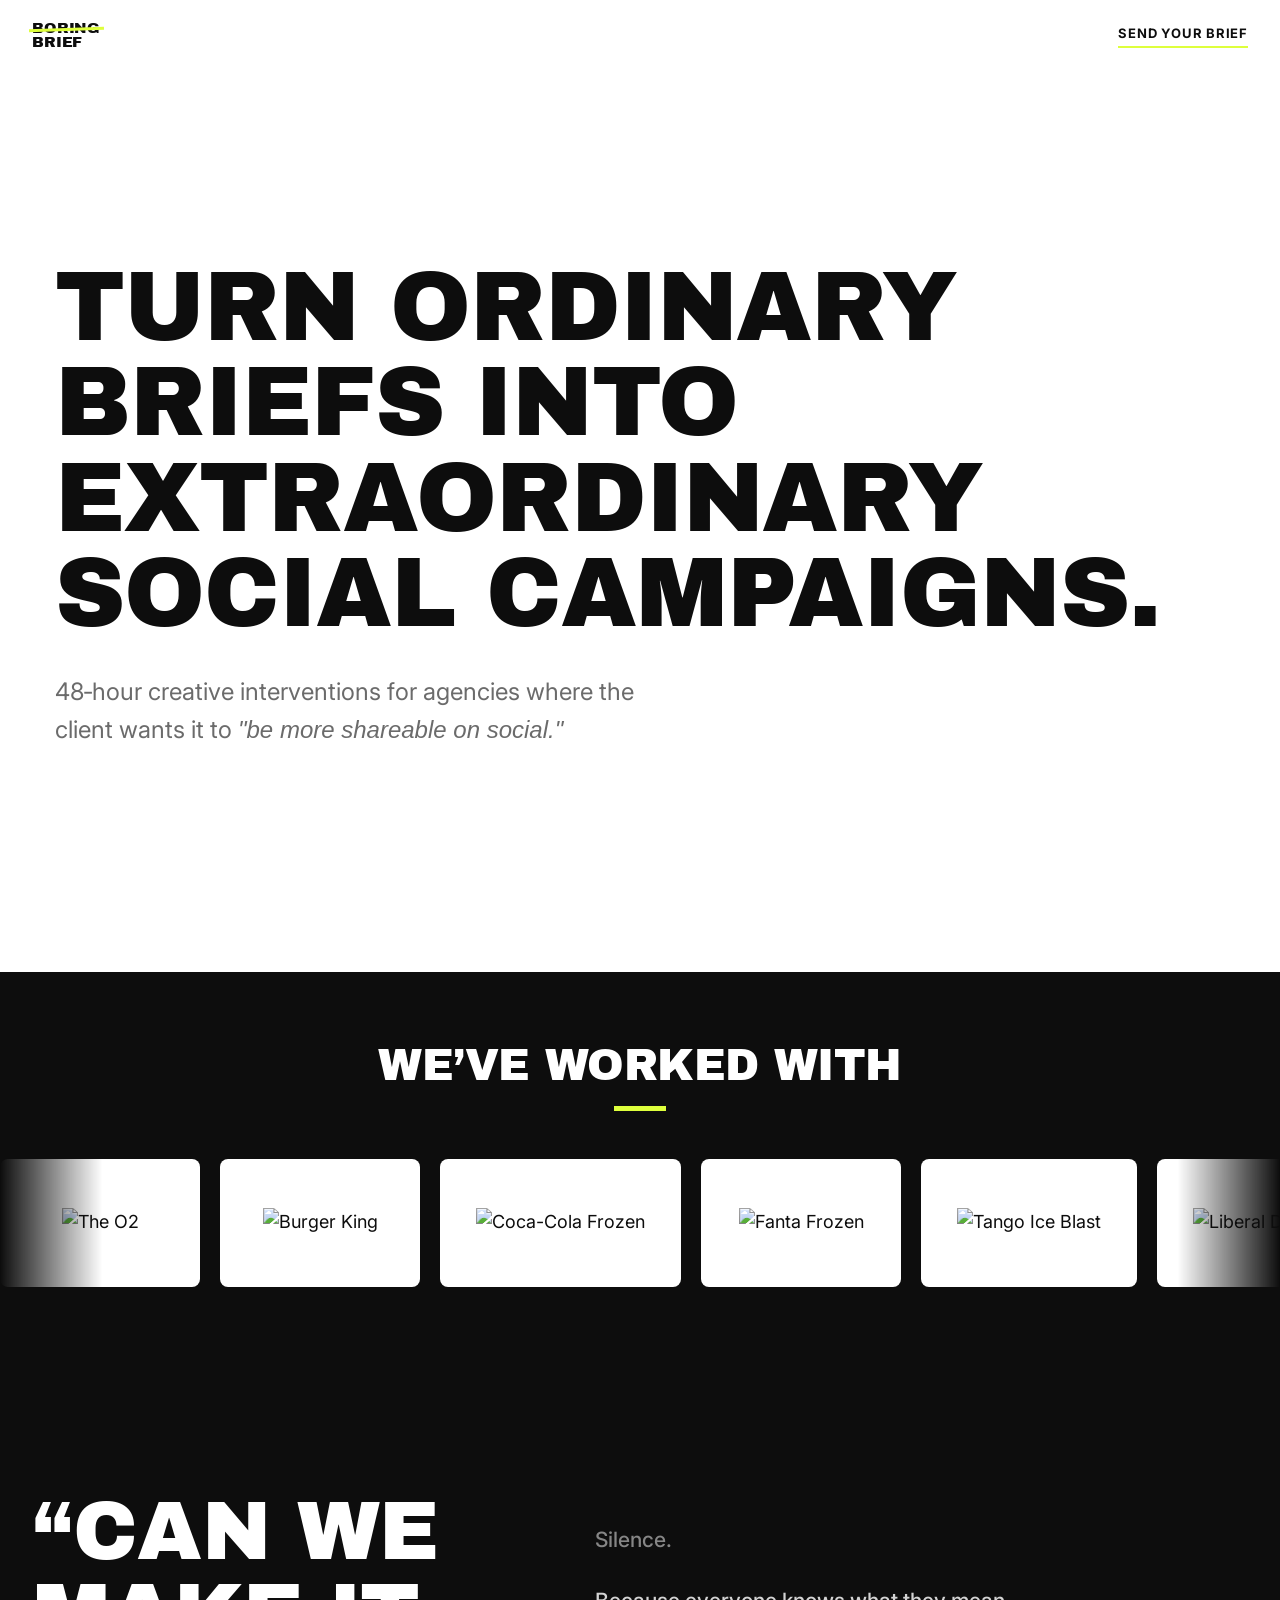
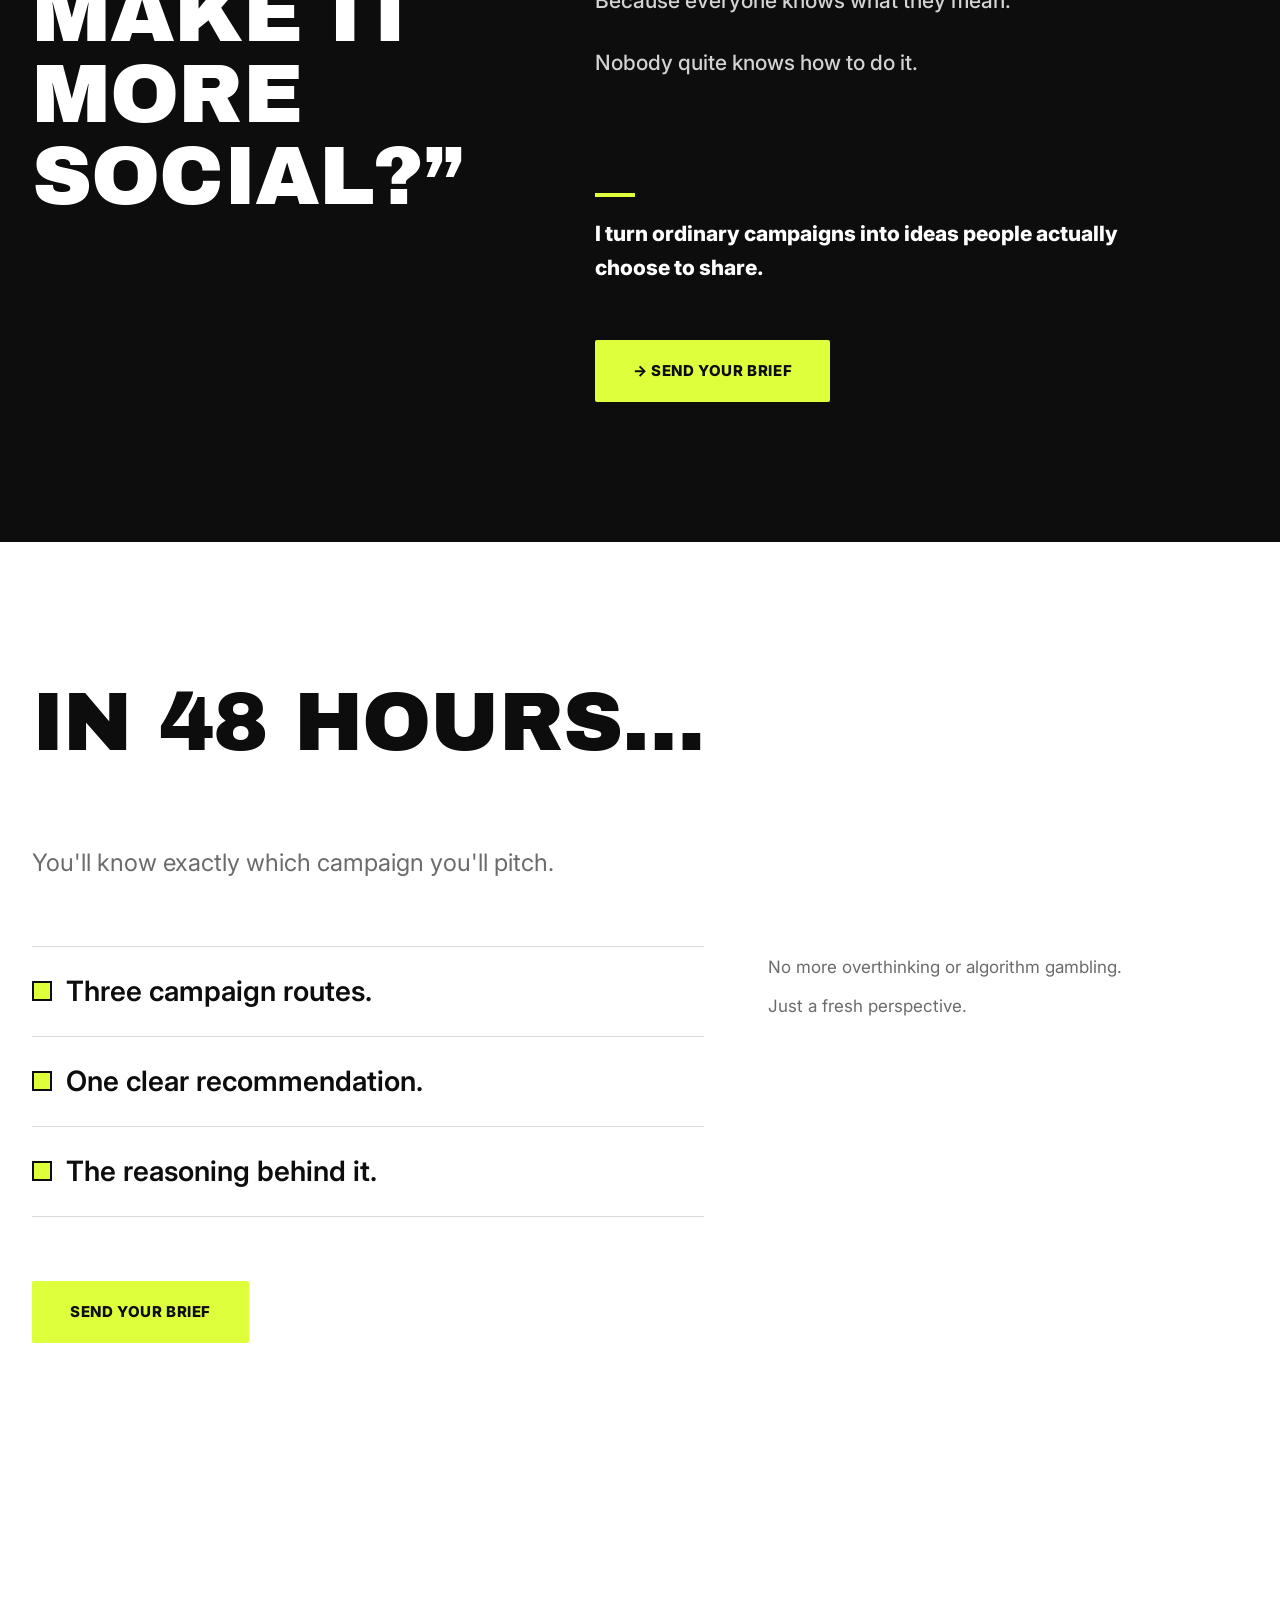
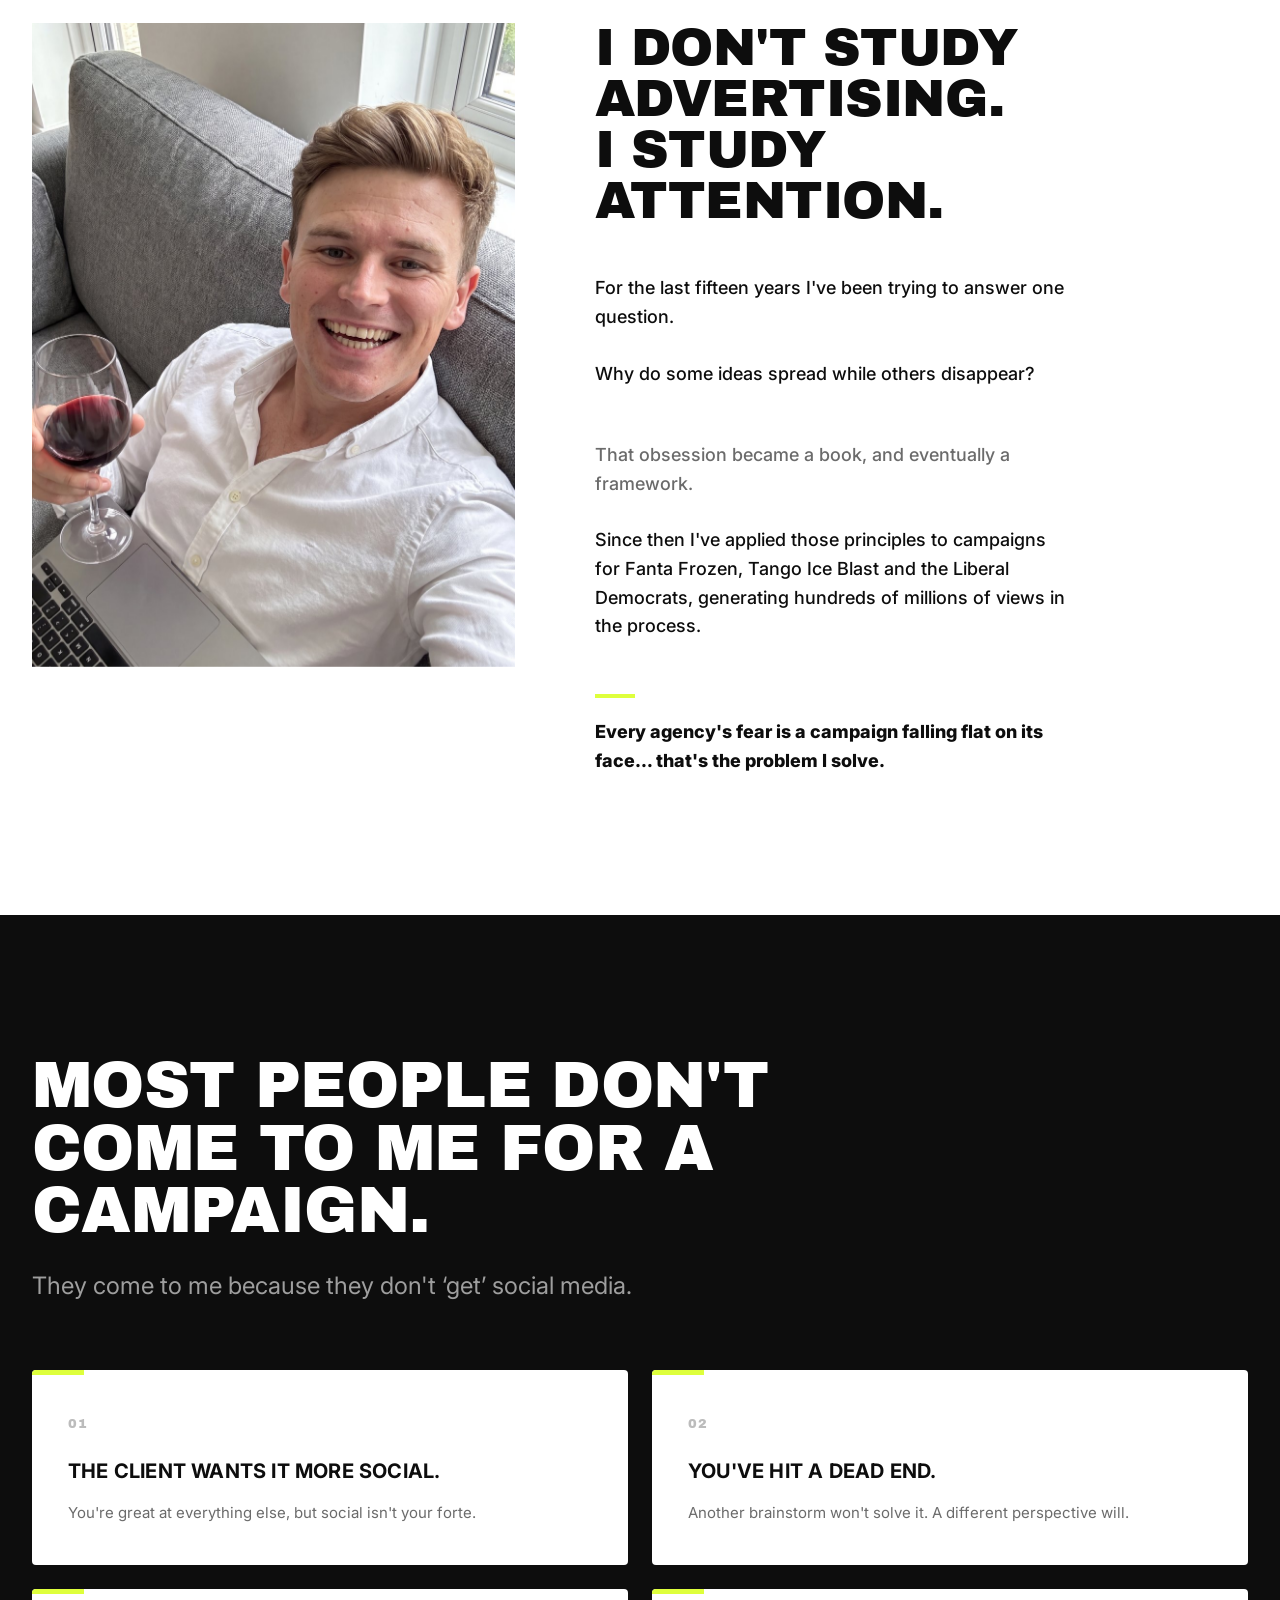
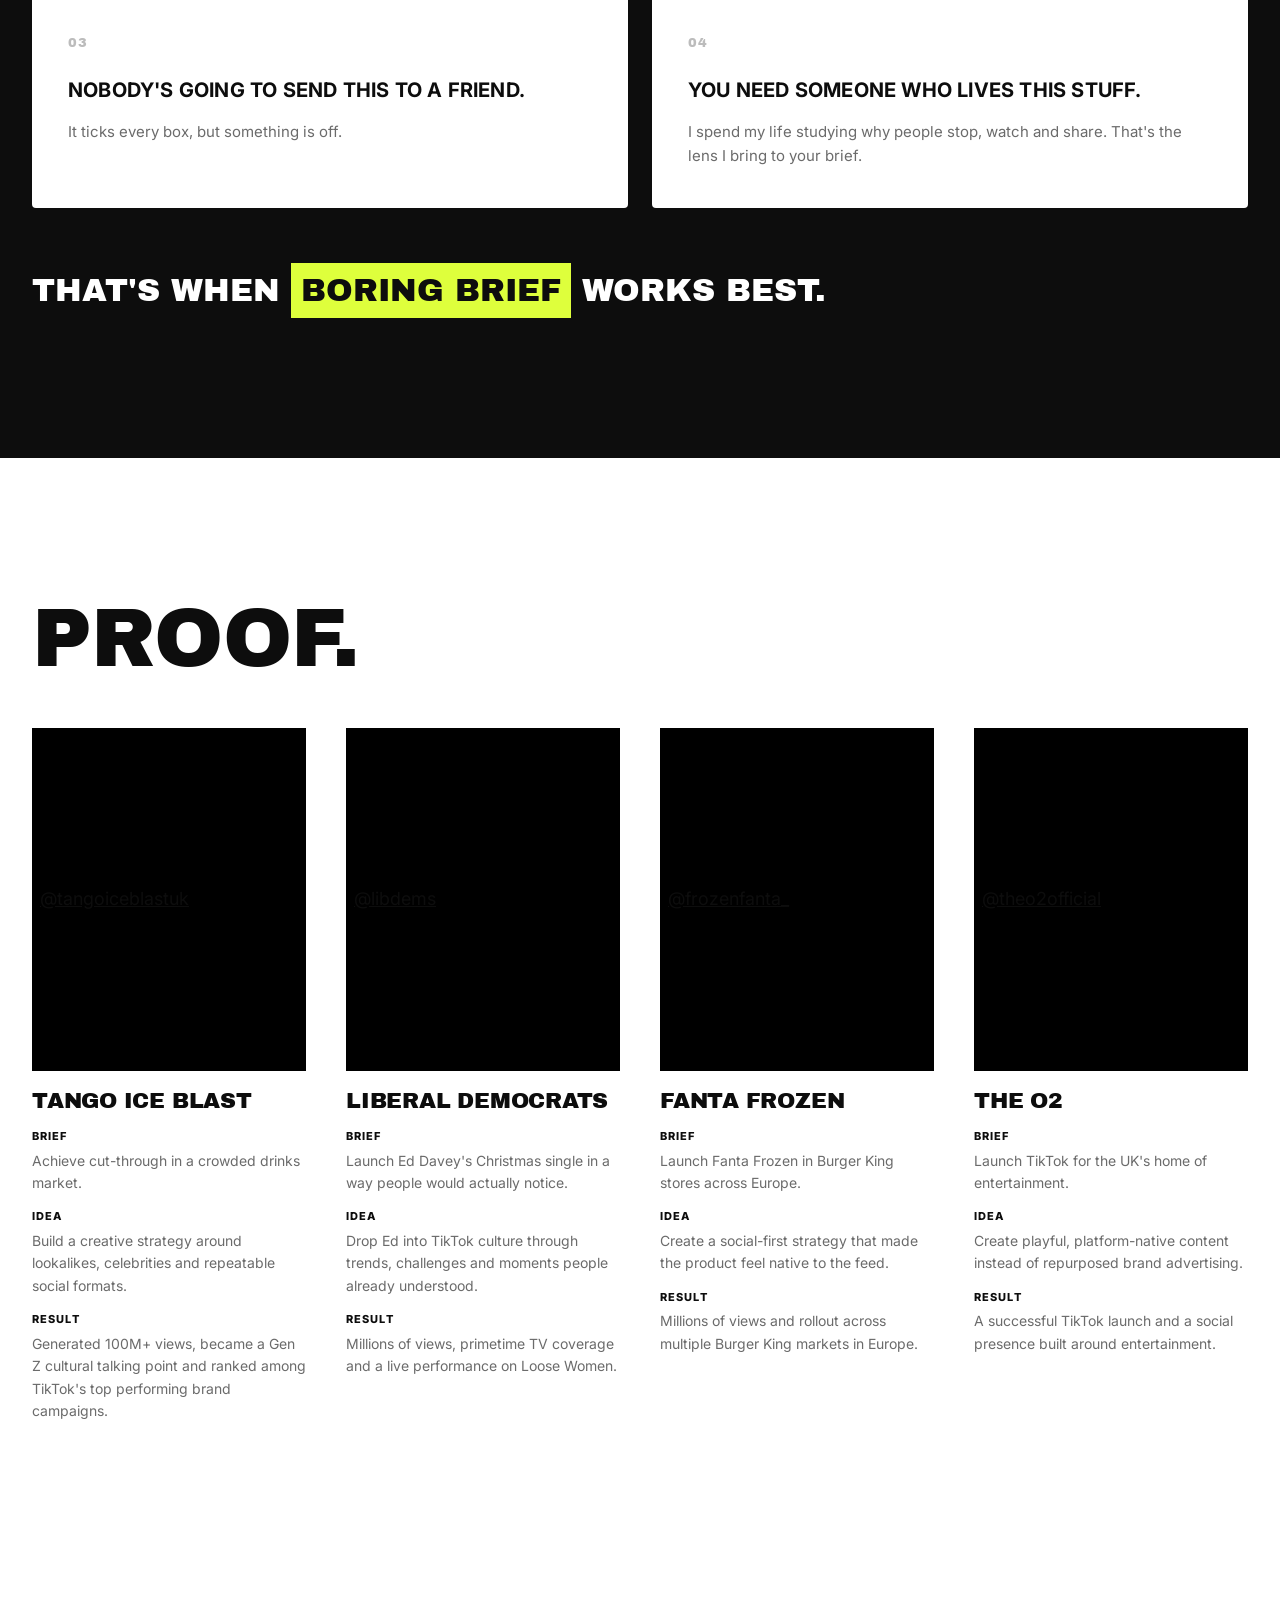
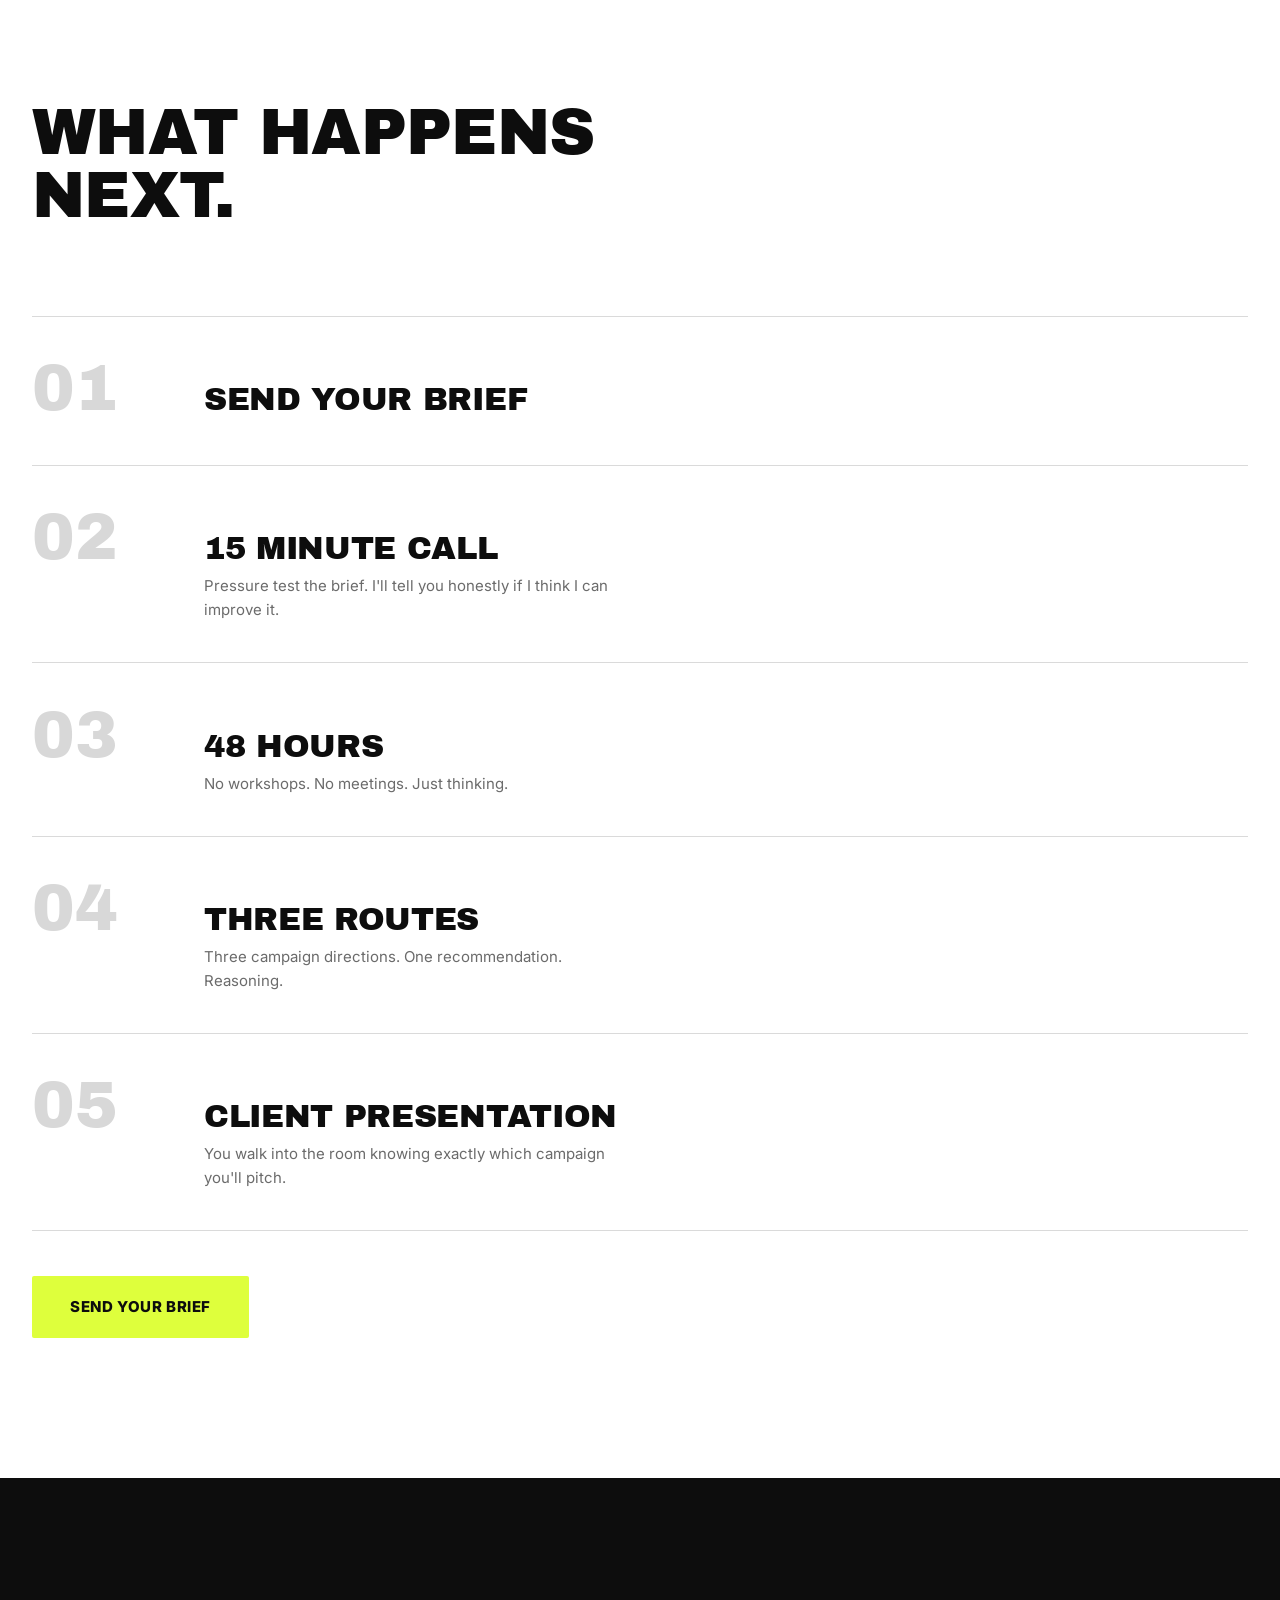
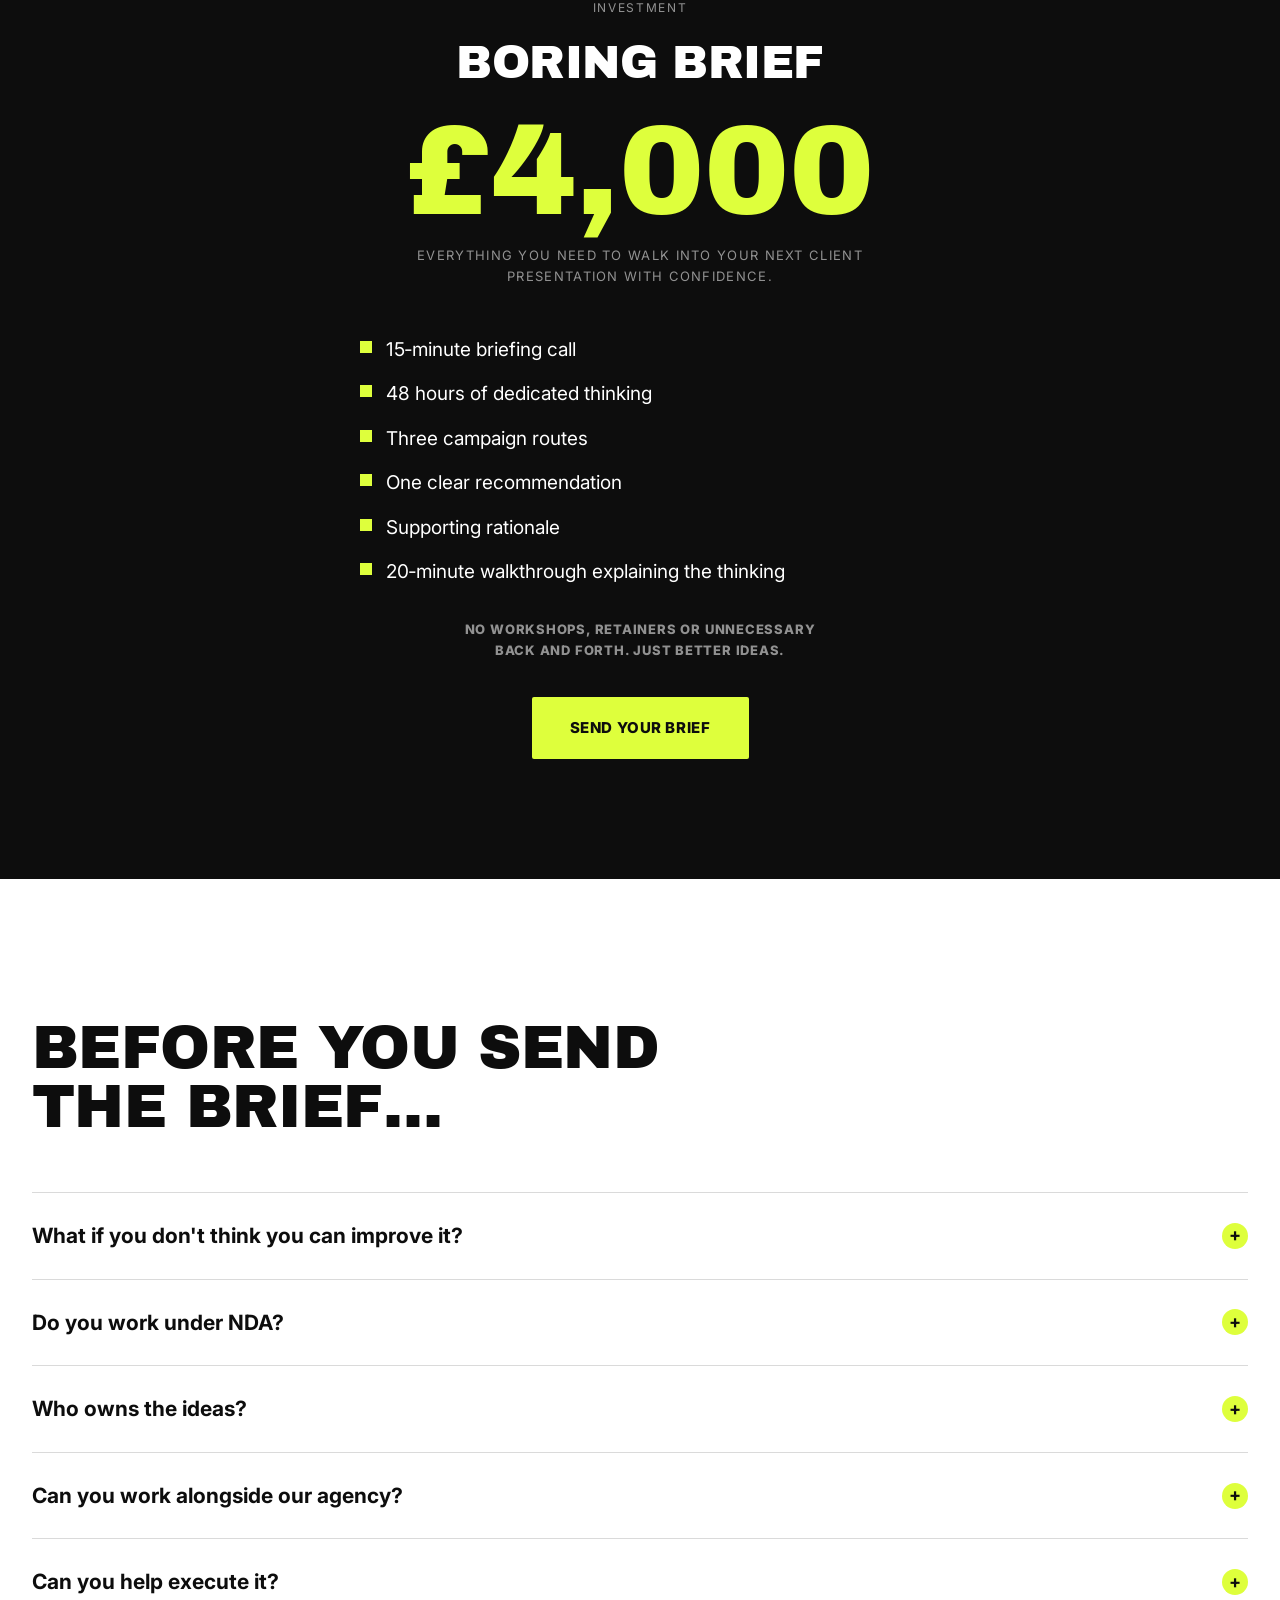
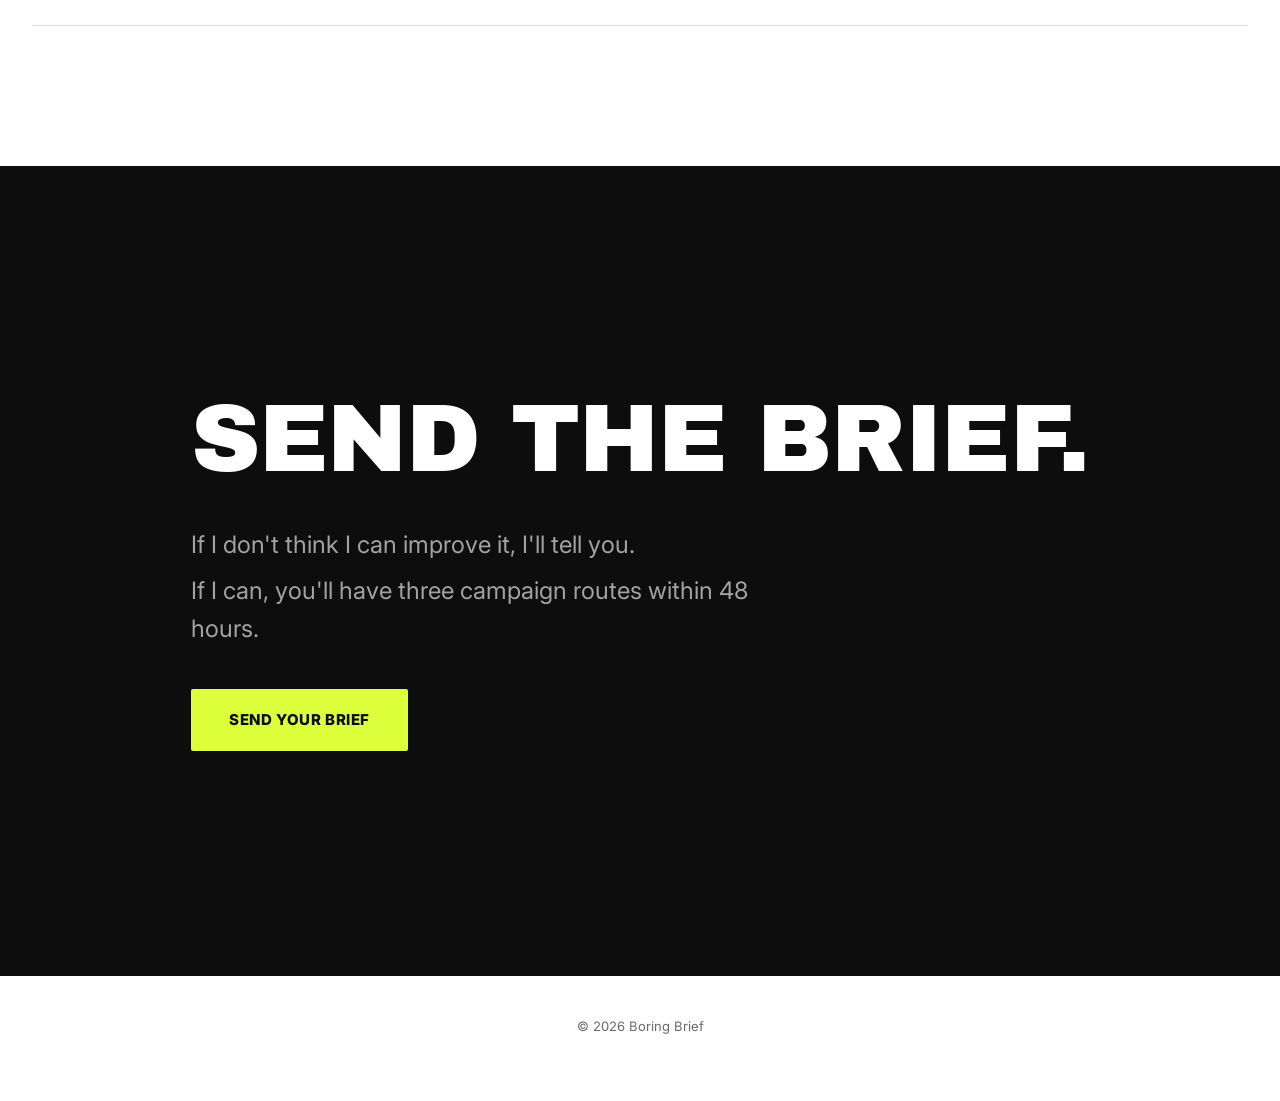
==== commit 505d1e5f: "Logo carousel, copy fixes" ====
--- a/index.html
+++ b/index.html
@@ -8,7 +8,7 @@
 <link rel="preconnect" href="https://fonts.googleapis.com">
 <link rel="preconnect" href="https://fonts.gstatic.com" crossorigin>
 <link href="https://fonts.googleapis.com/css2?family=Archivo+Black&family=Inter:wght@400;500;600;700;800&display=swap" rel="stylesheet">
-<link rel="stylesheet" href="styles.css?v=2026070810">
+<link rel="stylesheet" href="styles.css?v=2026070811">
 <noscript><style>.reveal{opacity:1!important;transform:none!important;}</style></noscript>
 </head>
 <body>
@@ -36,8 +36,10 @@
   <!-- CLIENT BANNER -->
   <section class="client-banner">
     <div class="wrap-wide">
-      <p class="client-banner-label reveal">Campaigns delivered for</p>
-      <div class="client-logos reveal">
+      <h2 class="client-banner-label reveal">We&rsquo;ve worked with</h2>
+    </div>
+    <div class="client-marquee">
+      <div class="client-marquee-track">
         <div class="client-logo-chip"><img src="https://static.showit.co/1200/sia9Fh_NSlGIngHgQvVy8w/shared/the_o2.png" alt="The O2" loading="lazy"></div>
         <div class="client-logo-chip"><img src="https://static.showit.co/1200/_9y5A3X5St-7GBR4xhZlZg/shared/burger_king.png" alt="Burger King" loading="lazy"></div>
         <div class="client-logo-chip"><img src="https://static.showit.co/1200/UoUDOlEiRju3q9Uzd2evjQ/shared/coca_cola_frozen.png" alt="Coca-Cola Frozen" loading="lazy"></div>
@@ -47,6 +49,15 @@
         <div class="client-logo-chip"><img src="https://static.showit.co/1200/60SpXfWvTnC7OoKoUd0yhA/shared/snug.png" alt="Snug" loading="lazy"></div>
         <div class="client-logo-chip"><img src="https://static.showit.co/1200/LxNr5kywQouCJgvPYKnGHg/shared/nivea_men.png" alt="Nivea Men" loading="lazy"></div>
         <div class="client-logo-chip"><img src="https://static.showit.co/1200/9dZQa2tkS0G7U9pZad8Mng/shared/this.png" alt="THIS" loading="lazy"></div>
+        <div class="client-logo-chip" aria-hidden="true"><img src="https://static.showit.co/1200/sia9Fh_NSlGIngHgQvVy8w/shared/the_o2.png" alt="" loading="lazy"></div>
+        <div class="client-logo-chip" aria-hidden="true"><img src="https://static.showit.co/1200/_9y5A3X5St-7GBR4xhZlZg/shared/burger_king.png" alt="" loading="lazy"></div>
+        <div class="client-logo-chip" aria-hidden="true"><img src="https://static.showit.co/1200/UoUDOlEiRju3q9Uzd2evjQ/shared/coca_cola_frozen.png" alt="" loading="lazy"></div>
+        <div class="client-logo-chip" aria-hidden="true"><img src="https://static.showit.co/1200/DwDztekZSOqB72j7WlhKeQ/shared/fanta_frozen.png" alt="" loading="lazy"></div>
+        <div class="client-logo-chip" aria-hidden="true"><img src="https://static.showit.co/1200/BDYBDOFjSaSKGGe5C8Updw/shared/tango_ice_blast.png" alt="" loading="lazy"></div>
+        <div class="client-logo-chip" aria-hidden="true"><img src="https://static.showit.co/1200/NvBaOhTQSJ6fl0U3JnEROw/266067/liberal_democrats_uk_-logo_wine.png" alt="" loading="lazy"></div>
+        <div class="client-logo-chip" aria-hidden="true"><img src="https://static.showit.co/1200/60SpXfWvTnC7OoKoUd0yhA/shared/snug.png" alt="" loading="lazy"></div>
+        <div class="client-logo-chip" aria-hidden="true"><img src="https://static.showit.co/1200/LxNr5kywQouCJgvPYKnGHg/shared/nivea_men.png" alt="" loading="lazy"></div>
+        <div class="client-logo-chip" aria-hidden="true"><img src="https://static.showit.co/1200/9dZQa2tkS0G7U9pZad8Mng/shared/this.png" alt="" loading="lazy"></div>
       </div>
     </div>
   </section>
@@ -74,7 +85,7 @@
   <section class="scene recognition-scene" id="offer">
     <div class="wrap-wide">
       <h2 class="reveal">In 48 hours&hellip;</h2>
-      <p class="offer-sub reveal">You'll know exactly which campaign you'd pitch.</p>
+      <p class="offer-sub reveal">You'll know exactly which campaign you'll pitch.</p>
       <div class="recognition-grid">
         <ul class="big-list">
           <li class="reveal">Three campaign routes.</li>
@@ -158,7 +169,7 @@
           <div class="proof-beats">
             <p><span>Brief</span> Achieve cut-through in a crowded drinks market.</p>
             <p><span>Idea</span> Build a creative strategy around lookalikes, celebrities and repeatable social formats.</p>
-            <p class="proof-stat"><span>Result</span> 100M+ Views</p>
+            <p><span>Result</span> Generated 100M+ views, became a Gen Z cultural talking point and ranked among TikTok's top performing brand campaigns.</p>
           </div>
         </article>
 
@@ -249,7 +260,7 @@
           <span class="process-number">05</span>
           <div class="process-body">
             <h3 class="process-word">Client presentation</h3>
-            <p class="process-detail">You walk into the room knowing exactly which campaign you'd pitch.</p>
+            <p class="process-detail">You walk into the room knowing exactly which campaign you'll pitch.</p>
           </div>
         </div>
       </div>
@@ -329,6 +340,6 @@
 </footer>
 
 <script async src="https://www.tiktok.com/embed.js"></script>
-<script src="scroll.js?v=2026070810"></script>
+<script src="scroll.js?v=2026070811"></script>
 </body>
 </html>
--- a/styles.css
+++ b/styles.css
@@ -209,49 +209,86 @@
 /* CLIENT BANNER */
 
 .client-banner {
-  background: #fff;
-  border-top: 1px solid rgba(13, 13, 13, 0.08);
-  border-bottom: 1px solid rgba(13, 13, 13, 0.08);
-  padding: 64px 0;
+  background: var(--ink);
+  padding: 72px 0 64px;
+  overflow: hidden;
 }
 
 .client-banner-label {
-  font-family: "Inter", sans-serif;
-  font-size: 11px;
-  font-weight: 700;
-  letter-spacing: 0.16em;
-  text-transform: uppercase;
-  color: rgba(13, 13, 13, 0.4);
+  font-family: "Archivo Black", sans-serif;
+  text-transform: uppercase;
+  font-size: clamp(26px, 4vw, 44px);
+  color: #fff;
   text-align: center;
-  margin-bottom: 40px;
-}
-
-.client-logos {
-  display: flex;
-  flex-wrap: wrap;
+  margin-bottom: 48px;
+  position: relative;
+  padding-bottom: 24px;
+}
+
+.client-banner-label::after {
+  content: "";
+  position: absolute;
+  bottom: 0;
+  left: 50%;
+  transform: translateX(-50%);
+  width: 52px;
+  height: 5px;
+  background: var(--accent);
+}
+
+.client-marquee {
+  width: 100%;
+  overflow: hidden;
+  -webkit-mask-image: linear-gradient(90deg, transparent, #000 8%, #000 92%, transparent);
+  mask-image: linear-gradient(90deg, transparent, #000 8%, #000 92%, transparent);
+}
+
+.client-marquee-track {
+  display: flex;
   align-items: center;
-  justify-content: center;
   gap: 20px;
+  width: max-content;
+  animation: client-marquee 32s linear infinite;
+}
+
+.client-marquee:hover .client-marquee-track {
+  animation-play-state: paused;
+}
+
+@keyframes client-marquee {
+  from {
+    transform: translateX(0);
+  }
+  to {
+    transform: translateX(-50%);
+  }
 }
 
 .client-logo-chip {
   background: #fff;
-  border: 1px solid rgba(13, 13, 13, 0.1);
   border-radius: 8px;
   padding: 22px 36px;
   height: 128px;
+  min-width: 200px;
   display: flex;
   align-items: center;
   justify-content: center;
+  flex-shrink: 0;
 }
 
 .client-logo-chip img {
   max-height: 76px;
-  max-width: 220px;
+  max-width: 180px;
   width: auto;
   height: auto;
   object-fit: contain;
   display: block;
+}
+
+@media (prefers-reduced-motion: reduce) {
+  .client-marquee-track {
+    animation: none;
+  }
 }
 
 /* SCENE 2 — PROBLEM */
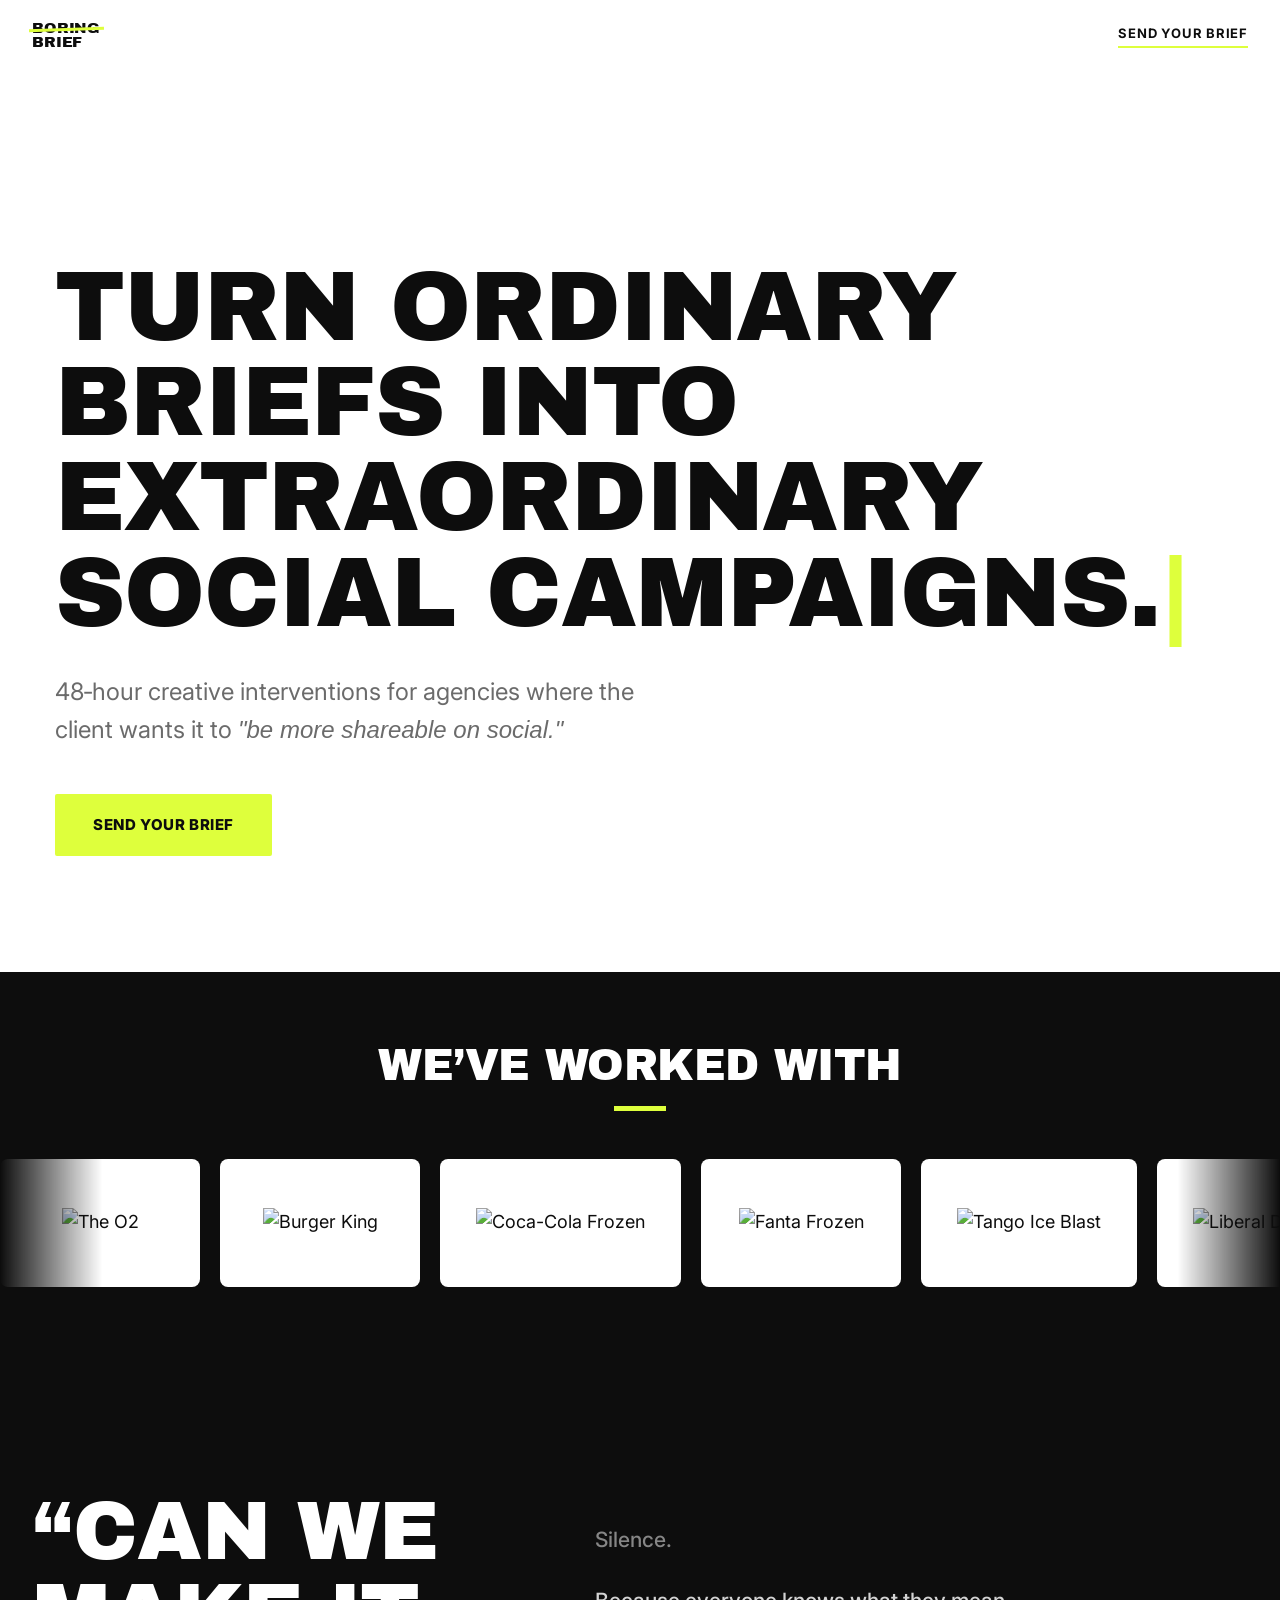
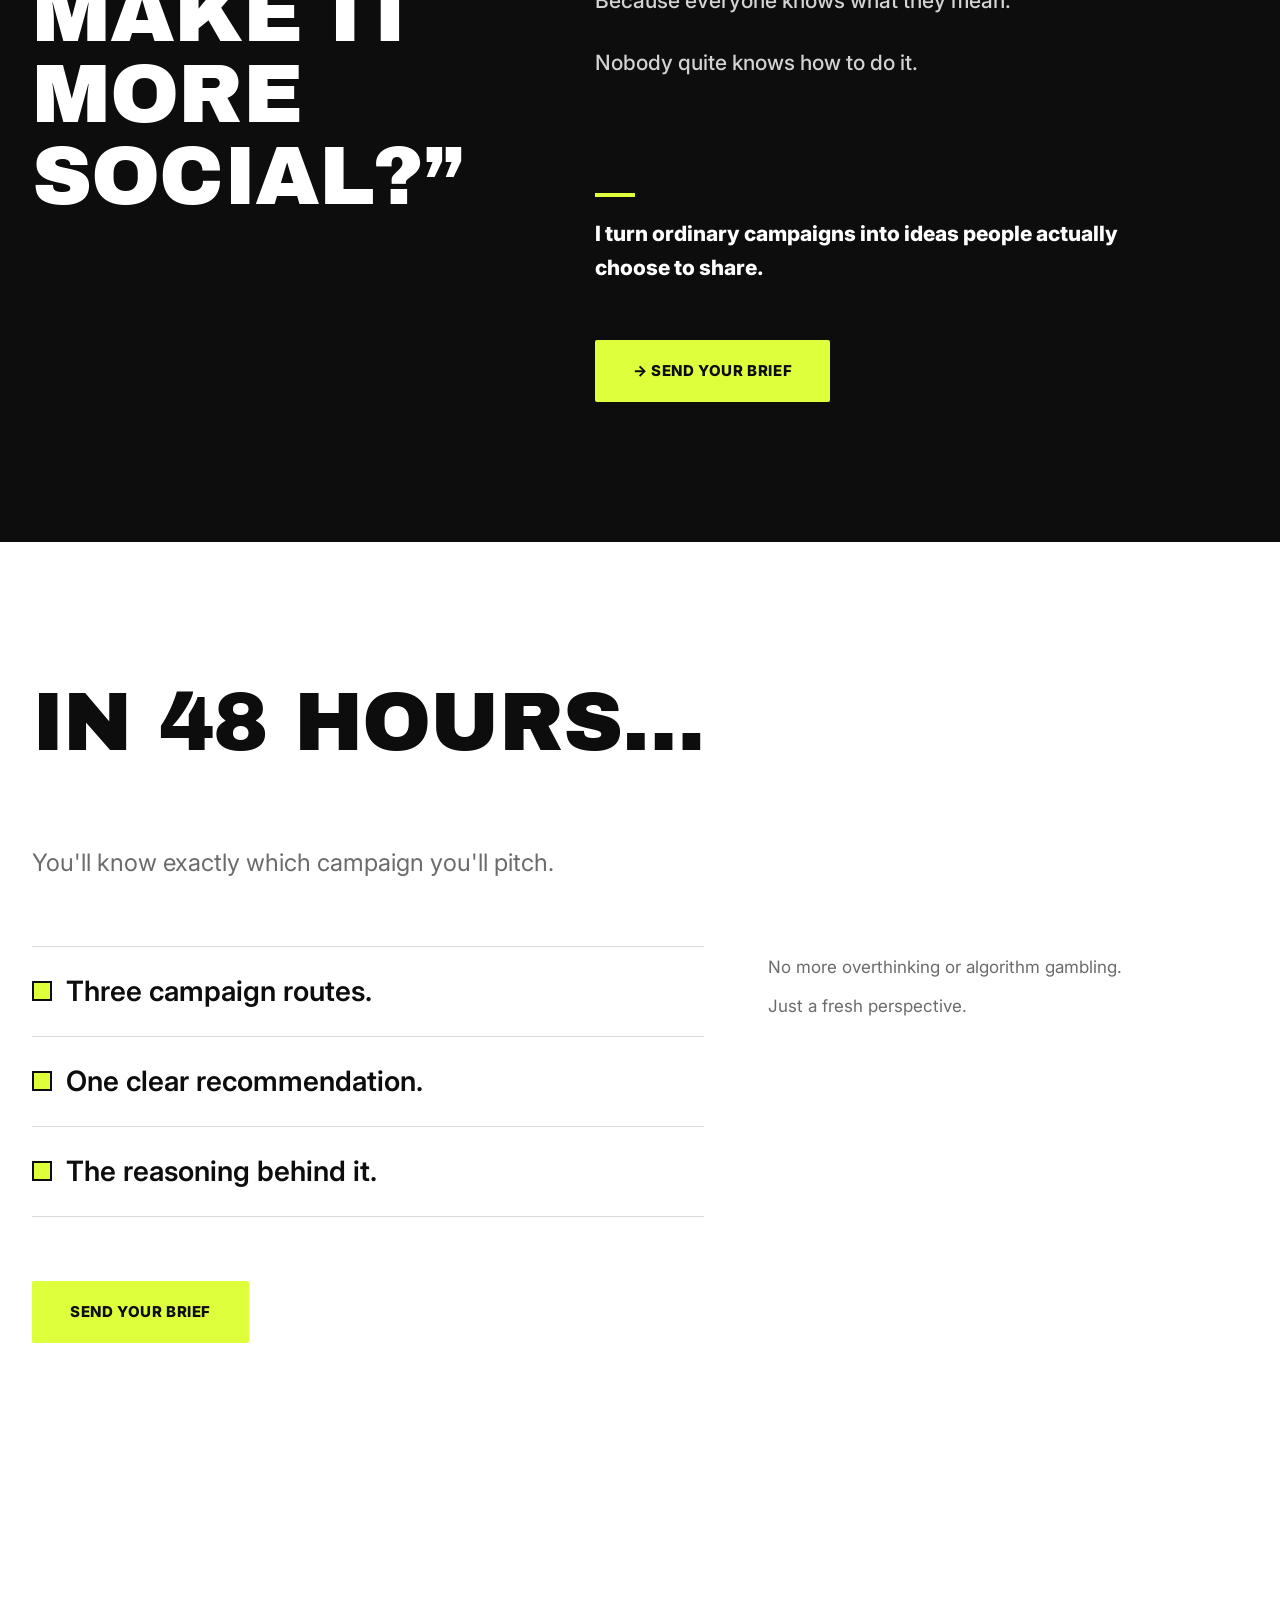
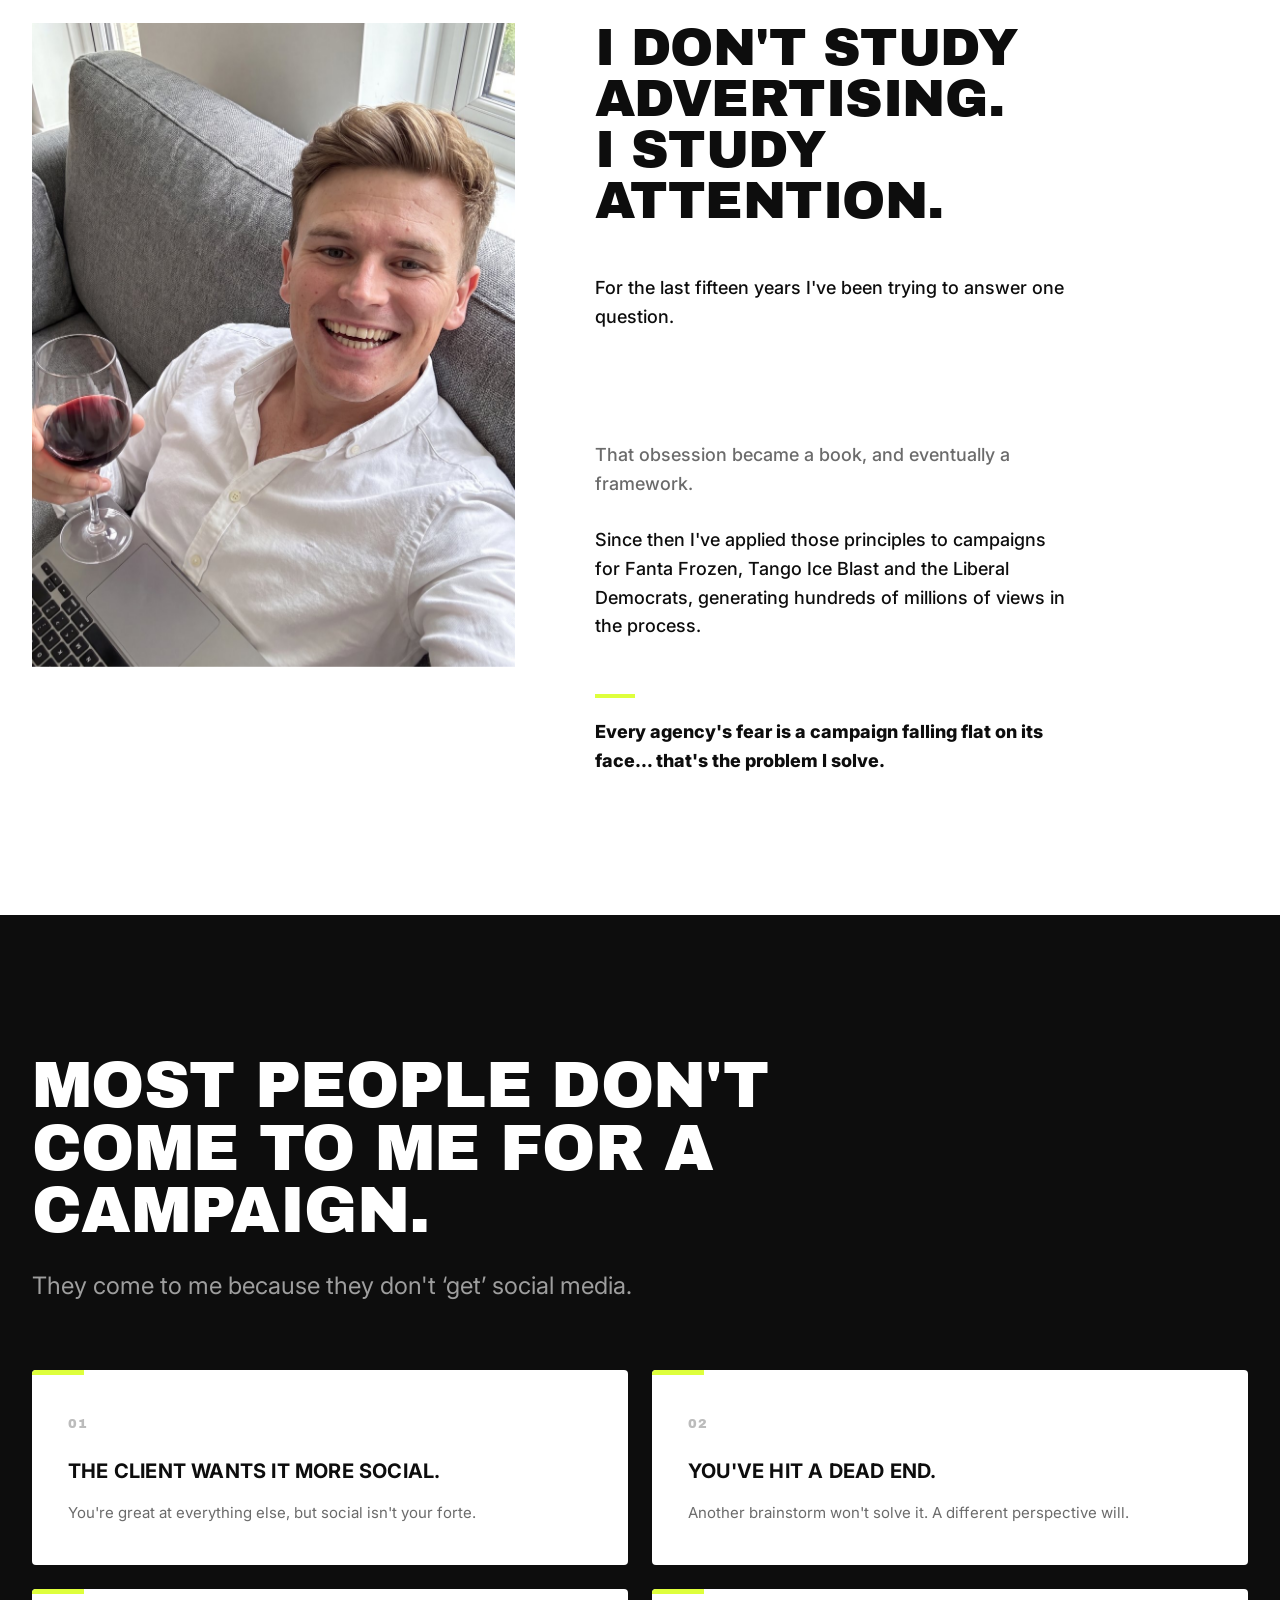
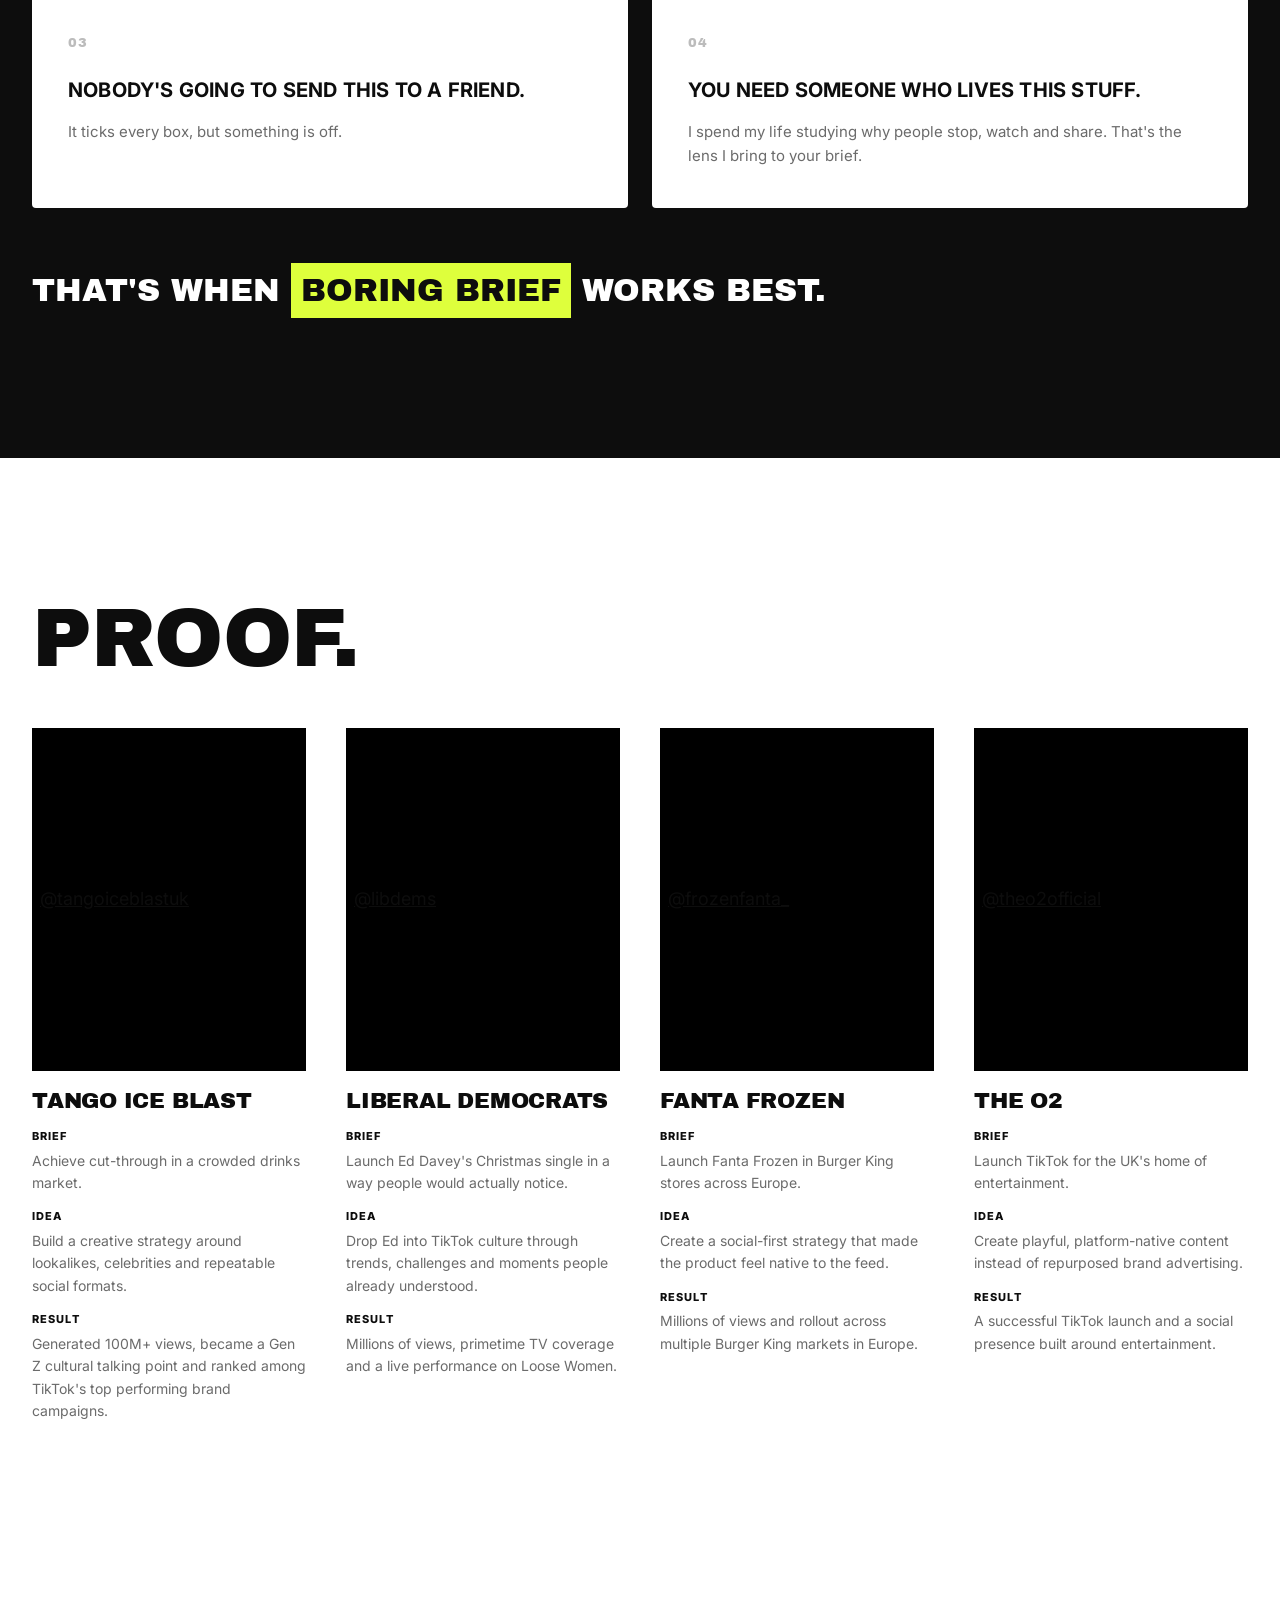
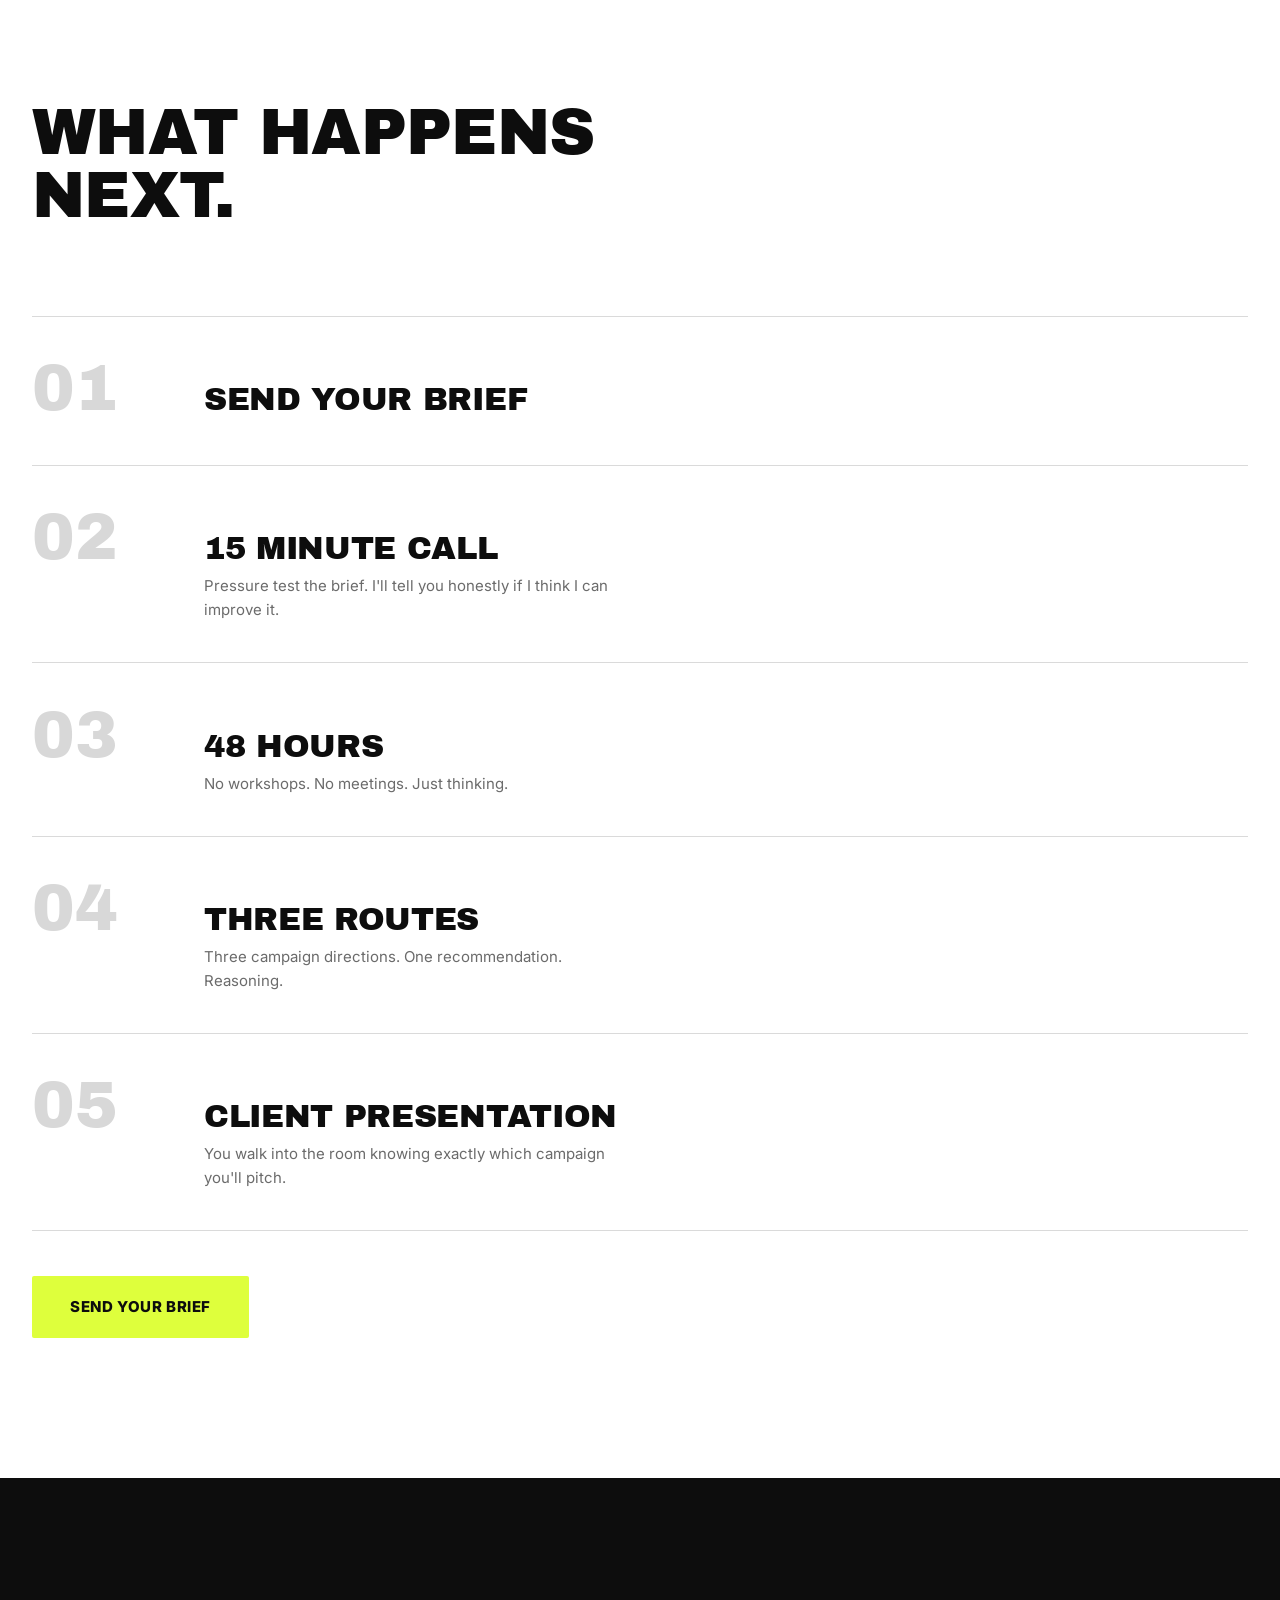
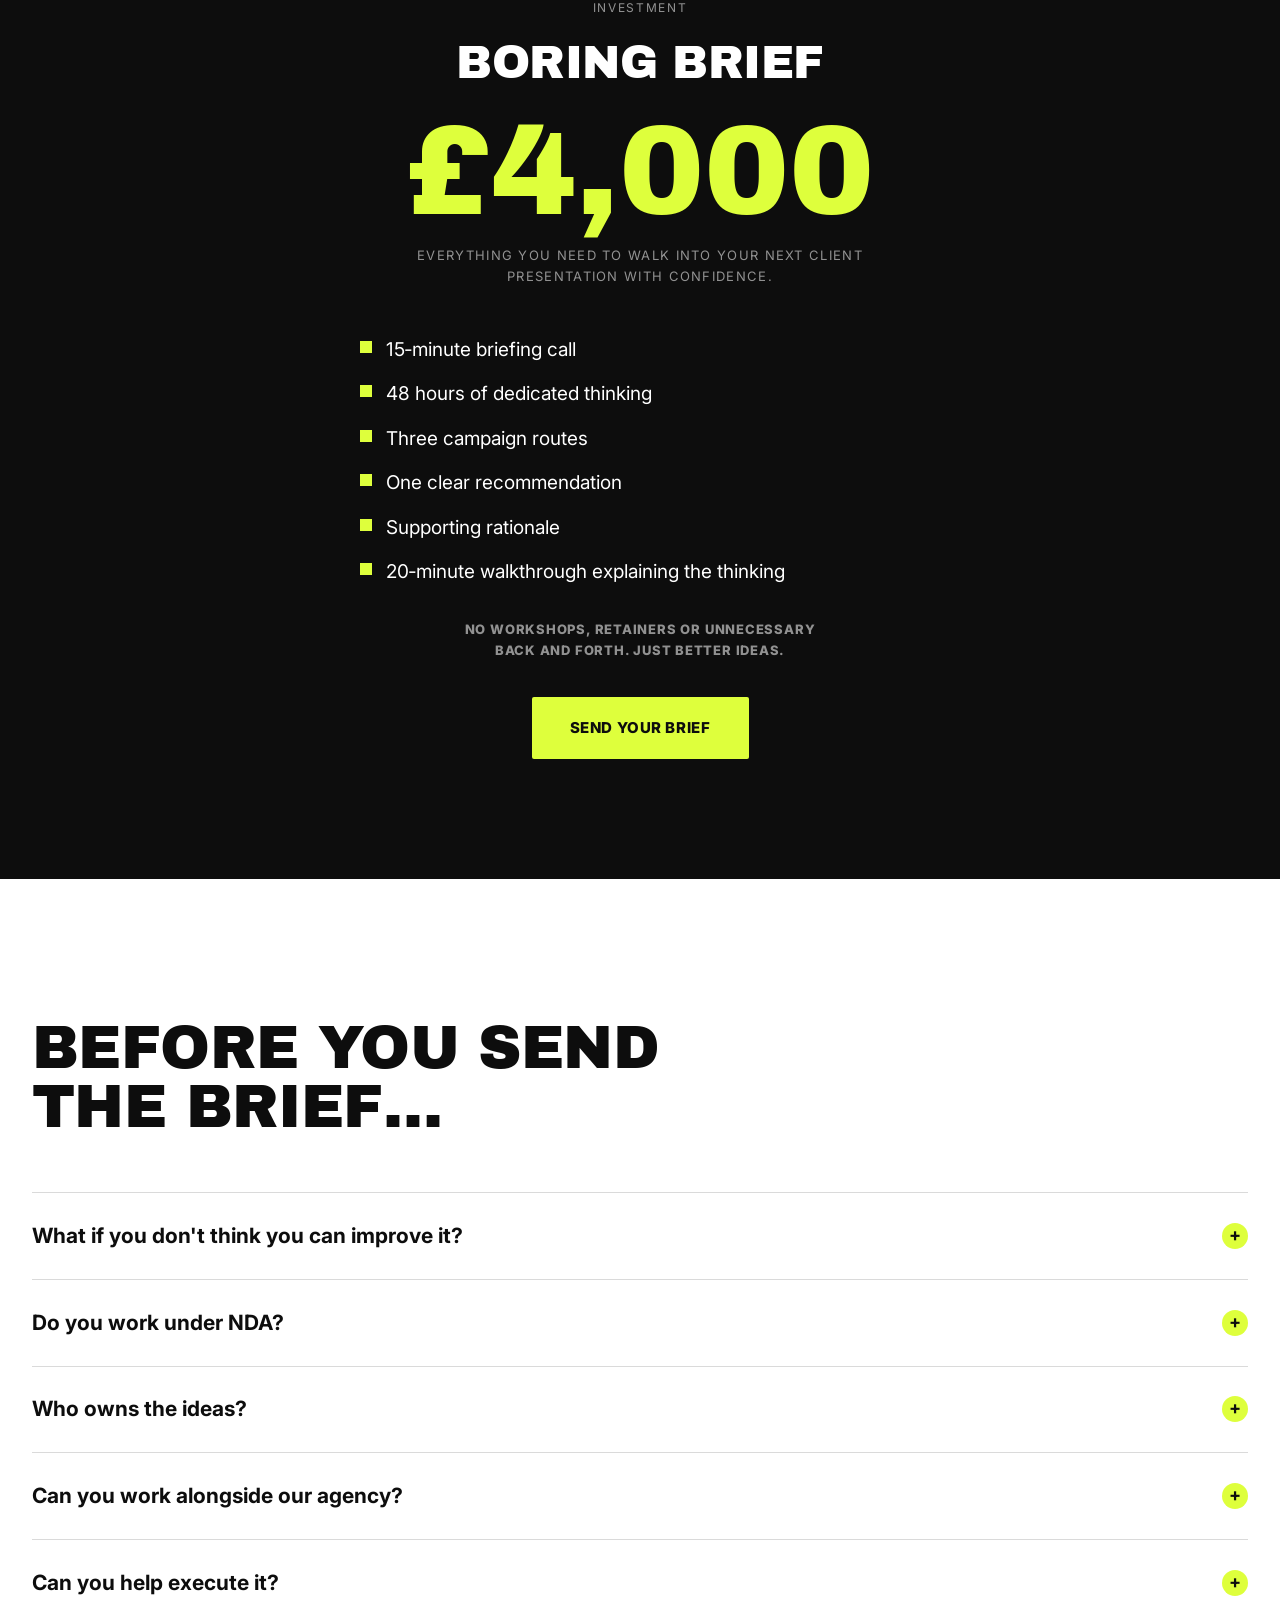
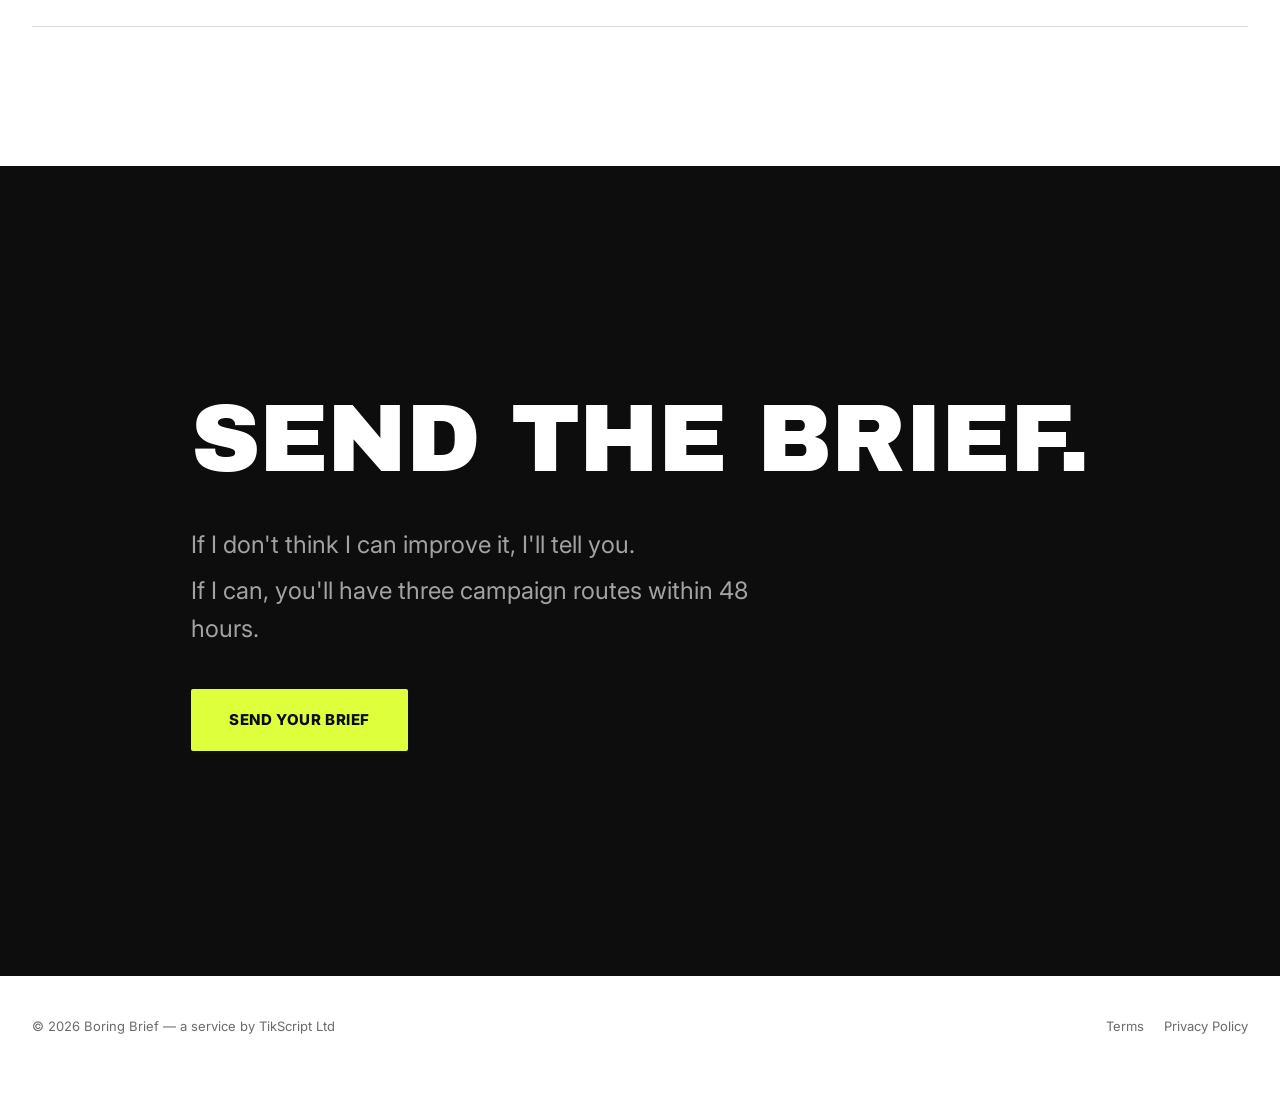
==== commit 134dcea3: "Add scroll animations, wiggle CTAs, confetti and legal pages" ====
--- a/index.html
+++ b/index.html
@@ -5,10 +5,16 @@
 <meta name="viewport" content="width=device-width, initial-scale=1">
 <title>Boring Brief — Turn ordinary briefs into extraordinary social campaigns.</title>
 <meta name="description" content="48-hour creative interventions for agencies where the client wants it to 'be more shareable on social.'">
+<link rel="icon" href="favicon.ico" sizes="any">
+<link rel="icon" href="favicon-32x32.png" type="image/png" sizes="32x32">
+<link rel="icon" href="favicon-16x16.png" type="image/png" sizes="16x16">
+<link rel="apple-touch-icon" href="apple-touch-icon.png">
+<link rel="icon" href="icon-192.png" type="image/png" sizes="192x192">
+<link rel="icon" href="icon-512.png" type="image/png" sizes="512x512">
 <link rel="preconnect" href="https://fonts.googleapis.com">
 <link rel="preconnect" href="https://fonts.gstatic.com" crossorigin>
 <link href="https://fonts.googleapis.com/css2?family=Archivo+Black&family=Inter:wght@400;500;600;700;800&display=swap" rel="stylesheet">
-<link rel="stylesheet" href="styles.css?v=2026070811">
+<link rel="stylesheet" href="styles.css?v=2026070812">
 <noscript><style>.reveal{opacity:1!important;transform:none!important;}</style></noscript>
 </head>
 <body>
@@ -25,7 +31,7 @@
   <!-- 1. HERO -->
   <section class="scene hero-scene">
     <div class="wrap-wide">
-      <h1 class="reveal">Turn ordinary briefs into extraordinary social campaigns.</h1>
+      <h1 class="typewriter"><span class="typewriter-text">Turn ordinary briefs into extraordinary social campaigns.</span><span class="typewriter-cursor" aria-hidden="true">|</span></h1>
       <p class="hero-sub reveal" data-delay="1">48&#8209;hour creative interventions for agencies where the client wants it to <em>"be more shareable on social."</em></p>
       <div class="hero-cta reveal" data-delay="2">
         <a href="request.html" class="btn">Send your brief</a>
@@ -65,7 +71,7 @@
   <!-- 2. PHILOSOPHY -->
   <section class="scene philosophy-scene" id="philosophy">
     <div class="wrap-wide split-scene">
-      <h2 class="reveal split-heading">&ldquo;Can we make it more social?&rdquo;</h2>
+      <h2 class="reveal-left split-heading">&ldquo;Can we make it more social?&rdquo;</h2>
       <div class="split-body">
         <div class="beat-lines">
           <p class="beat beat-pause reveal">Silence.</p>
@@ -88,9 +94,9 @@
       <p class="offer-sub reveal">You'll know exactly which campaign you'll pitch.</p>
       <div class="recognition-grid">
         <ul class="big-list">
-          <li class="reveal">Three campaign routes.</li>
-          <li class="reveal">One clear recommendation.</li>
-          <li class="reveal">The reasoning behind it.</li>
+          <li class="reveal-drop" data-delay="0">Three campaign routes.</li>
+          <li class="reveal-drop" data-delay="1">One clear recommendation.</li>
+          <li class="reveal-drop" data-delay="2">The reasoning behind it.</li>
         </ul>
         <div class="offer-close">
           <p class="reveal">No more overthinking or algorithm gambling.</p>
@@ -107,15 +113,15 @@
   <!-- 4. AUTHORITY -->
   <section class="scene authority-scene" id="authority">
     <div class="wrap-wide split-scene">
-      <img class="authority-media reveal" src="authority-portrait.jpg" alt="Founder of Boring Brief" loading="lazy">
+      <img class="authority-media reveal-left" src="authority-portrait.jpg" alt="Founder of Boring Brief" loading="lazy">
       <div class="split-body">
-        <h2 class="reveal authority-heading">I don't study advertising.<br>I study attention.</h2>
+        <h2 class="reveal-right authority-heading" data-delay="0">I don't study advertising.<br>I study attention.</h2>
         <div class="beat-lines authority-lines">
-          <p class="beat reveal">For the last fifteen years I've been trying to answer one question.</p>
-          <p class="beat reveal">Why do some ideas spread while others disappear?</p>
-          <p class="beat beat-pause reveal">That obsession became a book, and eventually a framework.</p>
-          <p class="beat reveal">Since then I've applied those principles to campaigns for Fanta Frozen, Tango Ice Blast and the Liberal Democrats, generating hundreds of millions of views in the process.</p>
-          <p class="beat beat-final reveal">Every agency's fear is a campaign falling flat on its face&hellip; that's the problem I solve.</p>
+          <p class="beat reveal-right" data-delay="1">For the last fifteen years I've been trying to answer one question.</p>
+          <p class="beat reveal-right" data-delay="2">Why do some ideas spread while others disappear?</p>
+          <p class="beat beat-pause reveal-right" data-delay="3">That obsession became a book, and eventually a framework.</p>
+          <p class="beat reveal-right" data-delay="4">Since then I've applied those principles to campaigns for Fanta Frozen, Tango Ice Blast and the Liberal Democrats, generating hundreds of millions of views in the process.</p>
+          <p class="beat beat-final reveal-right" data-delay="5">Every agency's fear is a campaign falling flat on its face&hellip; that's the problem I solve.</p>
         </div>
       </div>
     </div>
@@ -127,22 +133,22 @@
       <h2 class="reveal">Most people don't come to me for a campaign.</h2>
       <p class="offer-sub reveal">They come to me because they don't &lsquo;get&rsquo; social media.</p>
       <div class="trigger-grid">
-        <div class="trigger-card reveal">
+        <div class="trigger-card reveal" data-delay="0">
           <span class="trigger-index">01</span>
           <p class="trigger-quote">The client wants it more social.</p>
           <p class="trigger-body">You're great at everything else, but social isn't your forte.</p>
         </div>
-        <div class="trigger-card reveal">
+        <div class="trigger-card reveal" data-delay="1">
           <span class="trigger-index">02</span>
           <p class="trigger-quote">You've hit a dead end.</p>
           <p class="trigger-body">Another brainstorm won't solve it. A different perspective will.</p>
         </div>
-        <div class="trigger-card reveal">
+        <div class="trigger-card reveal" data-delay="2">
           <span class="trigger-index">03</span>
           <p class="trigger-quote">Nobody's going to send this to a friend.</p>
           <p class="trigger-body">It ticks every box, but something is off.</p>
         </div>
-        <div class="trigger-card reveal">
+        <div class="trigger-card reveal" data-delay="3">
           <span class="trigger-index">04</span>
           <p class="trigger-quote">You need someone who lives this stuff.</p>
           <p class="trigger-body">I spend my life studying why people stop, watch and share. That's the lens I bring to your brief.</p>
@@ -157,7 +163,7 @@
     <div class="wrap-wide">
       <h2 class="reveal">Proof.</h2>
       <div class="proof-grid">
-        <article class="proof-item reveal">
+        <article class="proof-item reveal" data-delay="0">
           <div class="proof-media proof-media--embed">
             <blockquote class="tiktok-embed" cite="https://www.tiktok.com/@tangoiceblastuk/video/7125425469607988485" data-video-id="7125425469607988485" style="max-width: 100%; min-width: 258px;">
               <section>
@@ -173,7 +179,7 @@
           </div>
         </article>
 
-        <article class="proof-item reveal">
+        <article class="proof-item reveal" data-delay="1">
           <div class="proof-media proof-media--embed">
             <blockquote class="tiktok-embed" cite="https://www.tiktok.com/@libdems/video/7440161156452404512" data-video-id="7440161156452404512" style="max-width: 100%; min-width: 258px;">
               <section>
@@ -189,7 +195,7 @@
           </div>
         </article>
 
-        <article class="proof-item reveal">
+        <article class="proof-item reveal" data-delay="2">
           <div class="proof-media proof-media--embed">
             <blockquote class="tiktok-embed" cite="https://www.tiktok.com/@frozenfanta_/video/7382150114615233825" data-video-id="7382150114615233825" style="max-width: 100%; min-width: 258px;">
               <section>
@@ -205,7 +211,7 @@
           </div>
         </article>
 
-        <article class="proof-item reveal">
+        <article class="proof-item reveal" data-delay="3">
           <div class="proof-media proof-media--embed">
             <blockquote class="tiktok-embed" cite="https://www.tiktok.com/@theo2official/video/7079133696351030533" data-video-id="7079133696351030533" style="max-width: 100%; min-width: 258px;">
               <section>
@@ -275,7 +281,10 @@
     <div class="product-block reveal">
       <p class="product-label">Investment</p>
       <h2 class="product-name">Boring Brief</h2>
-      <div class="product-price">&pound;4,000</div>
+      <div class="product-price-wrap">
+        <div class="product-price">&pound;4,000</div>
+        <div class="confetti-container" id="confetti-target" aria-hidden="true"></div>
+      </div>
       <p class="product-time">Everything you need to walk into your next client presentation with confidence.</p>
       <ul class="product-list product-list-check">
         <li>15&#8209;minute briefing call</li>
@@ -294,24 +303,24 @@
   <section class="scene faq-scene" id="faq">
     <div class="wrap-wide">
       <h2 class="reveal">Before you send the brief&hellip;</h2>
-      <div class="faq-list reveal">
-        <details class="faq-item">
+      <div class="faq-list">
+        <details class="faq-item reveal" data-delay="0">
           <summary>What if you don't think you can improve it?</summary>
           <p>I'll tell you before we start.</p>
         </details>
-        <details class="faq-item">
+        <details class="faq-item reveal" data-delay="1">
           <summary>Do you work under NDA?</summary>
           <p>Absolutely. Everything remains confidential.</p>
         </details>
-        <details class="faq-item">
+        <details class="faq-item reveal" data-delay="2">
           <summary>Who owns the ideas?</summary>
           <p>Once the project is complete, you do.</p>
         </details>
-        <details class="faq-item">
+        <details class="faq-item reveal" data-delay="3">
           <summary>Can you work alongside our agency?</summary>
           <p>That's exactly what Boring Brief is built for.</p>
         </details>
-        <details class="faq-item">
+        <details class="faq-item reveal" data-delay="4">
           <summary>Can you help execute it?</summary>
           <p>Yes. If needed. But the primary job is finding the idea.</p>
         </details>
@@ -334,12 +343,16 @@
 </main>
 
 <footer class="site-footer">
-  <div class="wrap-wide">
-    &copy; 2026 Boring Brief
+  <div class="wrap-wide footer-row">
+    <span>&copy; 2026 Boring Brief &mdash; a service by TikScript Ltd</span>
+    <nav class="footer-links">
+      <a href="terms.html">Terms</a>
+      <a href="privacy.html">Privacy Policy</a>
+    </nav>
   </div>
 </footer>
 
 <script async src="https://www.tiktok.com/embed.js"></script>
-<script src="scroll.js?v=2026070811"></script>
+<script src="scroll.js?v=2026070812"></script>
 </body>
 </html>
--- a/styles.css
+++ b/styles.css
@@ -64,11 +64,135 @@
   transform: none;
 }
 
+.reveal-left {
+  opacity: 0;
+  transform: translateX(-56px);
+  transition: opacity 0.9s var(--ease), transform 0.9s var(--ease);
+  will-change: opacity, transform;
+}
+
+.reveal-left.is-visible {
+  opacity: 1;
+  transform: none;
+}
+
+.reveal-right {
+  opacity: 0;
+  transform: translateX(56px);
+  transition: opacity 0.9s var(--ease), transform 0.9s var(--ease);
+  will-change: opacity, transform;
+}
+
+.reveal-right.is-visible {
+  opacity: 1;
+  transform: none;
+}
+
+.reveal-drop {
+  opacity: 0;
+  transform: translateY(-32px);
+  transition: opacity 0.6s var(--ease), transform 0.6s cubic-bezier(0.34, 1.56, 0.64, 1);
+  will-change: opacity, transform;
+}
+
+.reveal-drop.is-visible {
+  opacity: 1;
+  transform: none;
+}
+
 @media (prefers-reduced-motion: reduce) {
-  .reveal {
+  .reveal,
+  .reveal-left,
+  .reveal-right,
+  .reveal-drop {
     opacity: 1;
     transform: none;
     transition: none;
+  }
+}
+
+/* Typewriter hero */
+
+.typewriter-cursor {
+  display: inline-block;
+  margin-left: 2px;
+  color: var(--accent);
+  opacity: 1;
+  animation: cursor-blink 0.9s step-end infinite;
+}
+
+.typing-done .typewriter-cursor {
+  animation: cursor-blink 0.9s step-end infinite;
+}
+
+@keyframes cursor-blink {
+  0%, 50% { opacity: 1; }
+  51%, 100% { opacity: 0; }
+}
+
+@media (prefers-reduced-motion: reduce) {
+  .typewriter-cursor {
+    display: none;
+  }
+}
+
+/* CTA wiggle */
+
+.btn {
+  animation: btn-wiggle 4.5s ease-in-out infinite;
+  transform-origin: 50% 90%;
+}
+
+@keyframes btn-wiggle {
+  0%, 82%, 100% { transform: rotate(0deg); }
+  84% { transform: rotate(-3deg); }
+  86% { transform: rotate(3deg); }
+  88% { transform: rotate(-3deg); }
+  90% { transform: rotate(2deg); }
+  92% { transform: rotate(0deg); }
+}
+
+.btn:hover {
+  animation-play-state: paused;
+}
+
+@media (prefers-reduced-motion: reduce) {
+  .btn {
+    animation: none;
+  }
+}
+
+/* Confetti */
+
+.product-price-wrap {
+  position: relative;
+  display: inline-block;
+}
+
+.confetti-container {
+  position: absolute;
+  inset: 0;
+  pointer-events: none;
+  overflow: visible;
+}
+
+.confetti-piece {
+  position: absolute;
+  width: 8px;
+  height: 8px;
+  background: var(--accent);
+  opacity: 0;
+  animation: confetti-burst 1.4s cubic-bezier(0.16, 0.84, 0.44, 1) forwards;
+}
+
+@keyframes confetti-burst {
+  0% {
+    opacity: 1;
+    transform: translate(-50%, -50%) rotate(0deg);
+  }
+  100% {
+    opacity: 0;
+    transform: translate(calc(-50% + var(--dx)), calc(-50% + var(--dy) + 60px)) rotate(var(--rot));
   }
 }
 
@@ -1064,6 +1188,35 @@
   text-align: center;
 }
 
+.footer-row {
+  display: flex;
+  flex-direction: column;
+  align-items: center;
+  gap: 12px;
+}
+
+@media (min-width: 640px) {
+  .footer-row {
+    flex-direction: row;
+    justify-content: space-between;
+  }
+}
+
+.footer-links {
+  display: flex;
+  gap: 20px;
+}
+
+.footer-links a {
+  color: var(--muted);
+  text-decoration: none;
+}
+
+.footer-links a:hover {
+  color: var(--ink);
+  text-decoration: underline;
+}
+
 /* Intake form page */
 
 .form-page {
@@ -1138,3 +1291,40 @@
 .back-link:hover {
   color: var(--ink);
 }
+
+/* Legal pages */
+
+.legal-page {
+  padding-top: 160px;
+  padding-bottom: 80px;
+  min-height: 100vh;
+}
+
+.legal-wrap {
+  max-width: 760px;
+}
+
+.legal-body {
+  margin-top: 24px;
+}
+
+.legal-body h2 {
+  font-size: 18px;
+  margin: 40px 0 12px;
+}
+
+.legal-body h2:first-child {
+  margin-top: 0;
+}
+
+.legal-body p {
+  font-family: "Inter", sans-serif;
+  font-size: 16px;
+  line-height: 1.7;
+  color: var(--muted);
+  margin-bottom: 4px;
+}
+
+.legal-body a {
+  color: var(--ink);
+}
